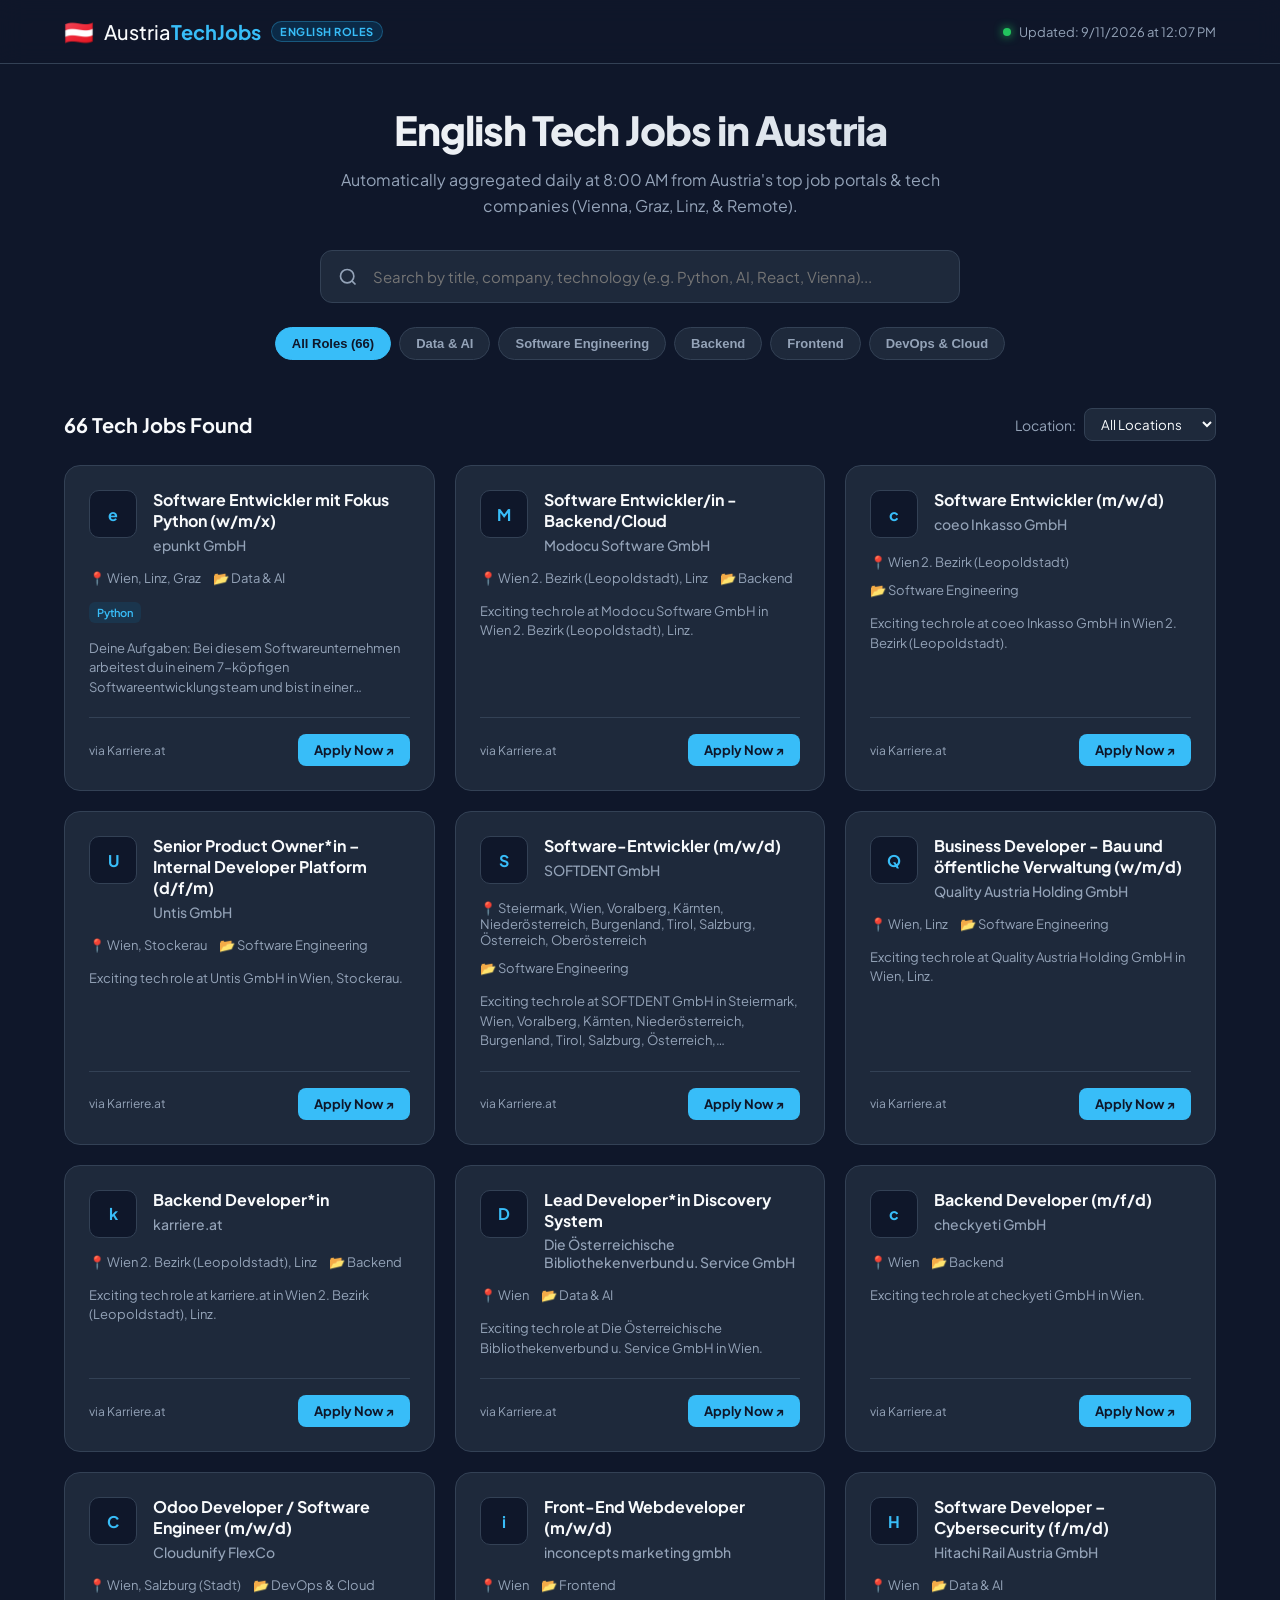
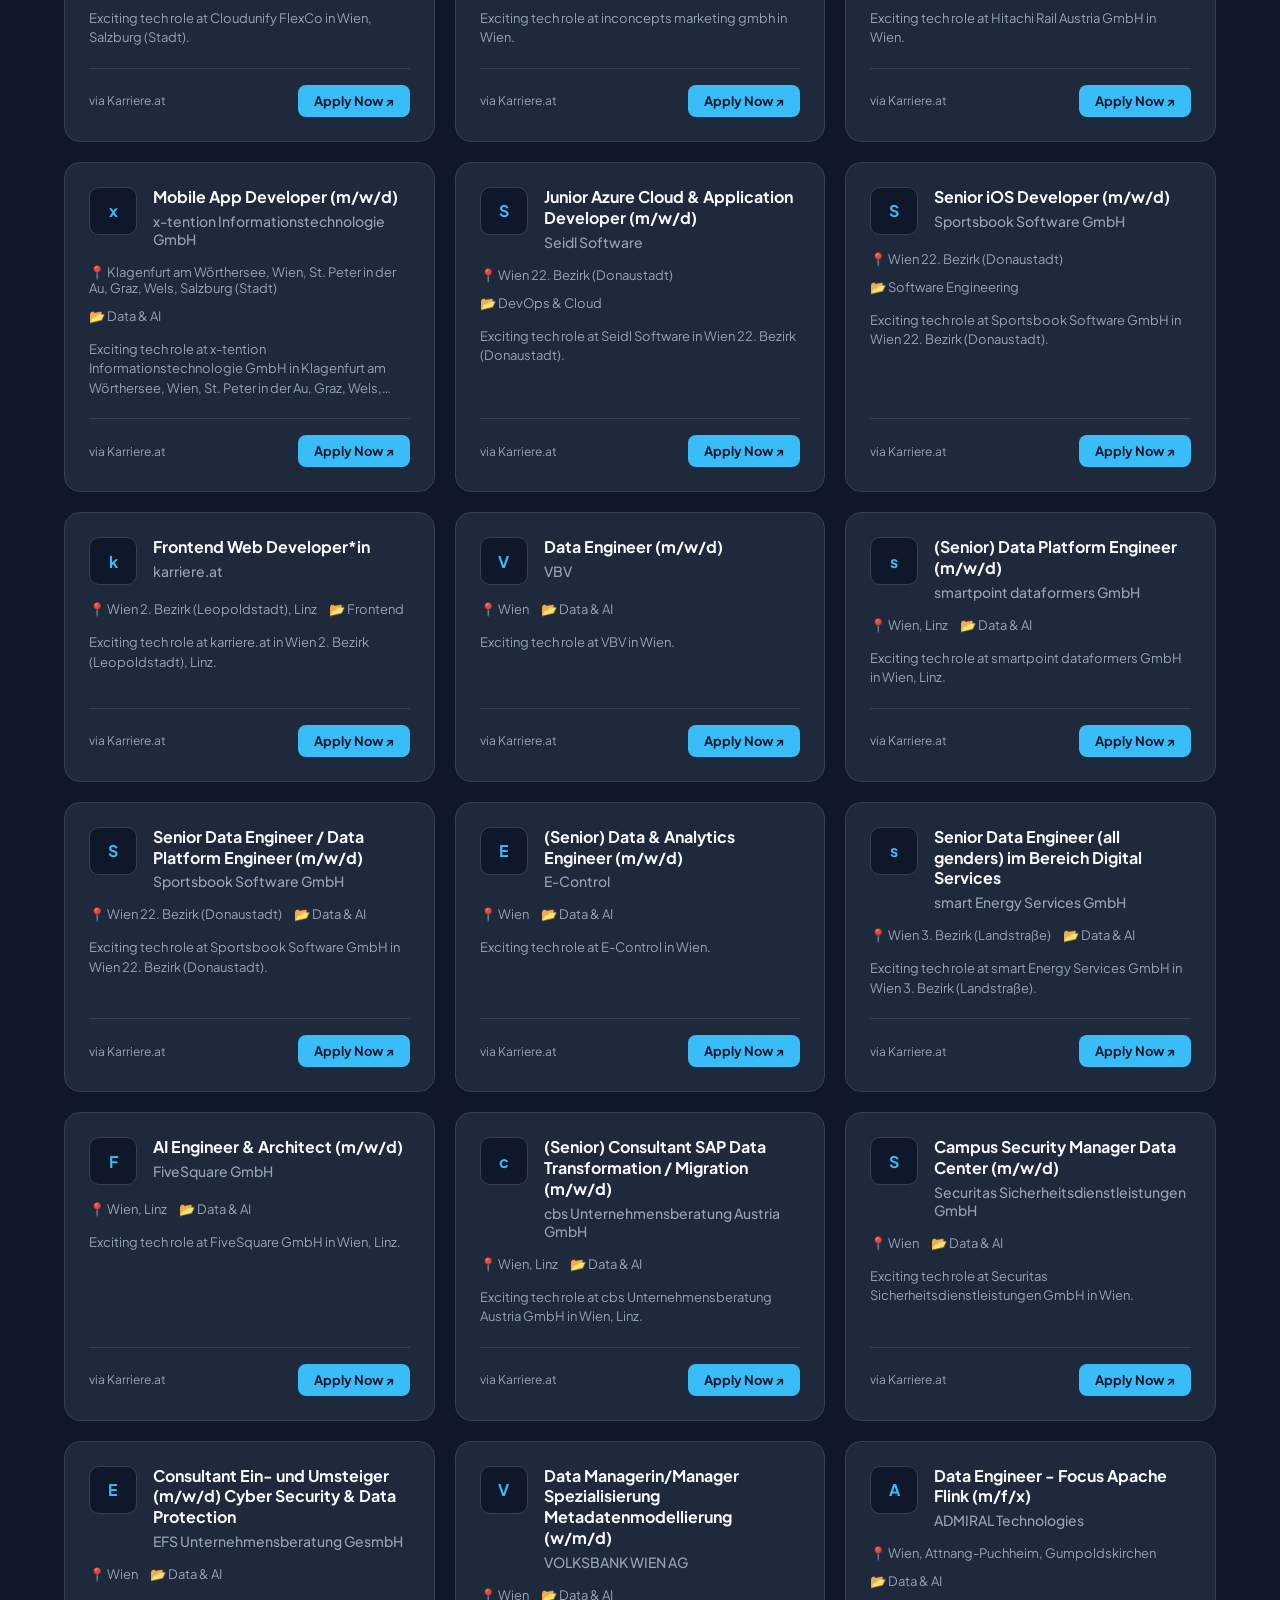
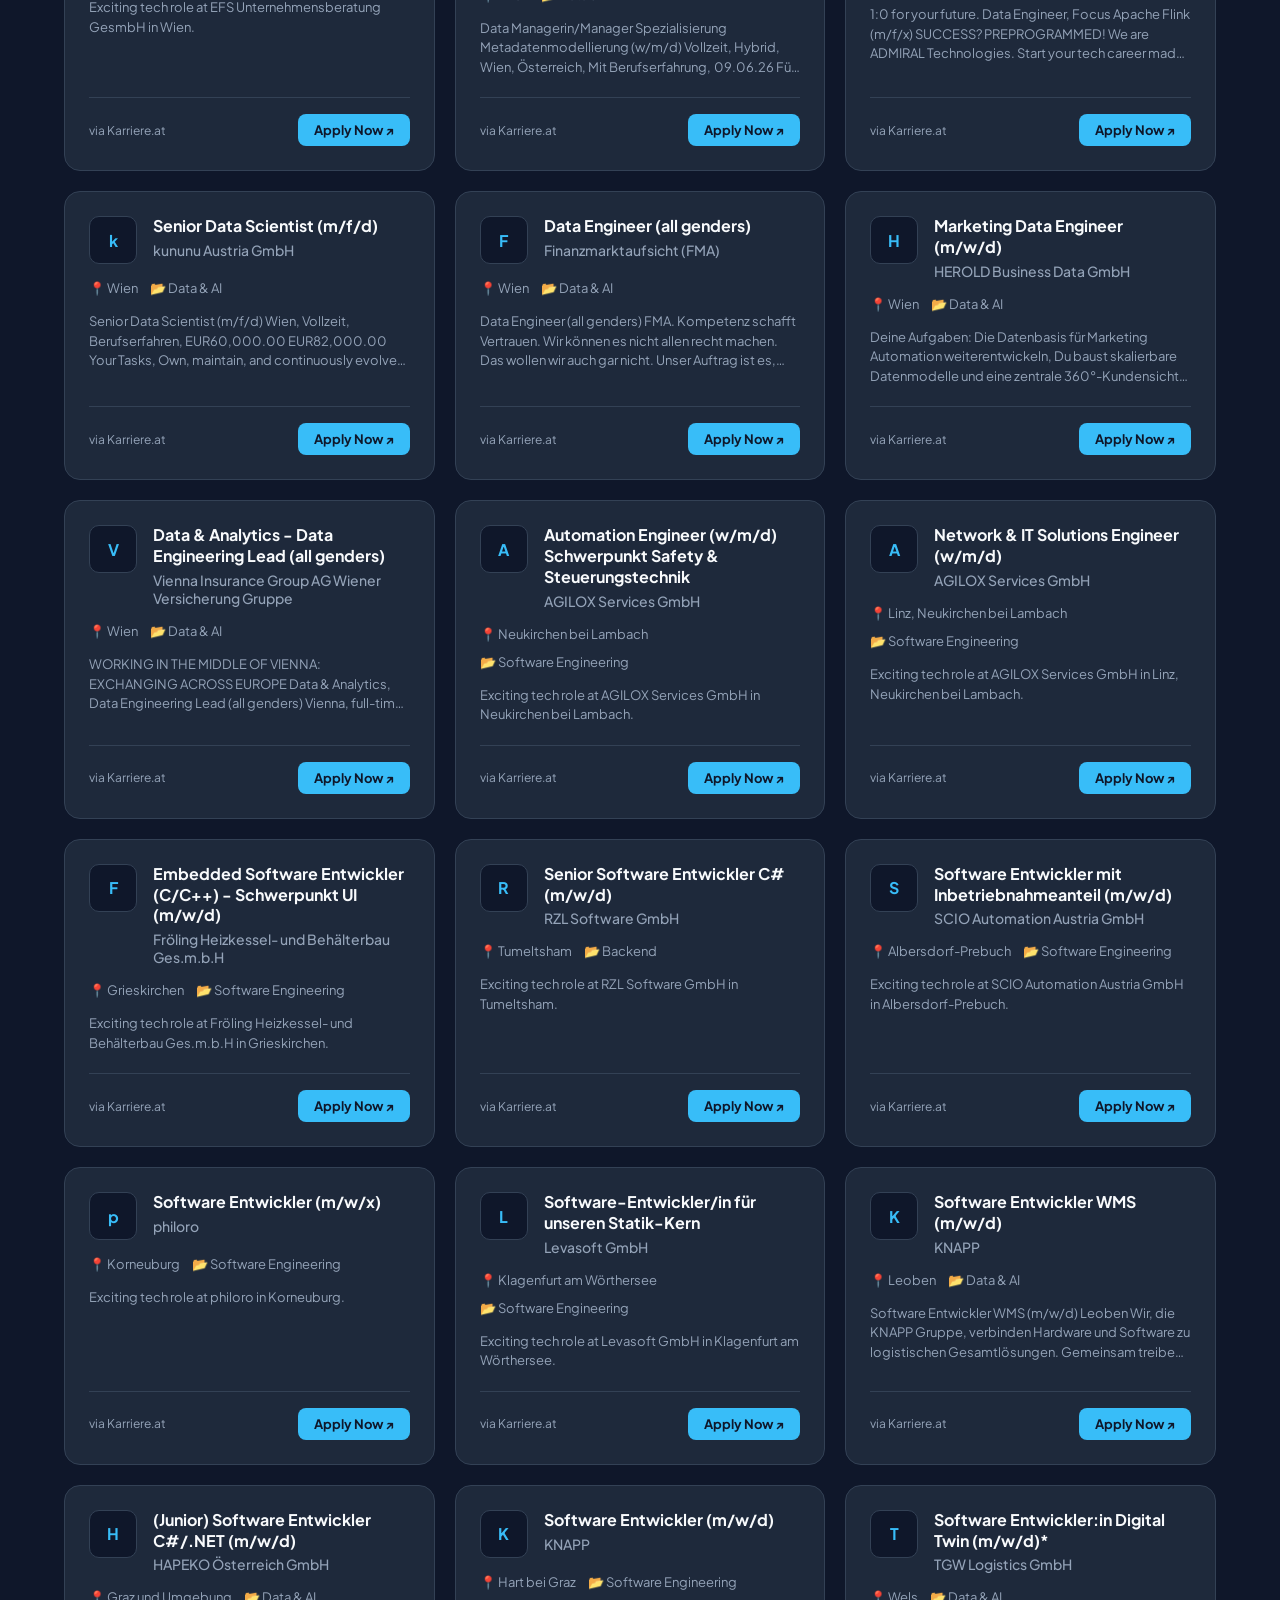
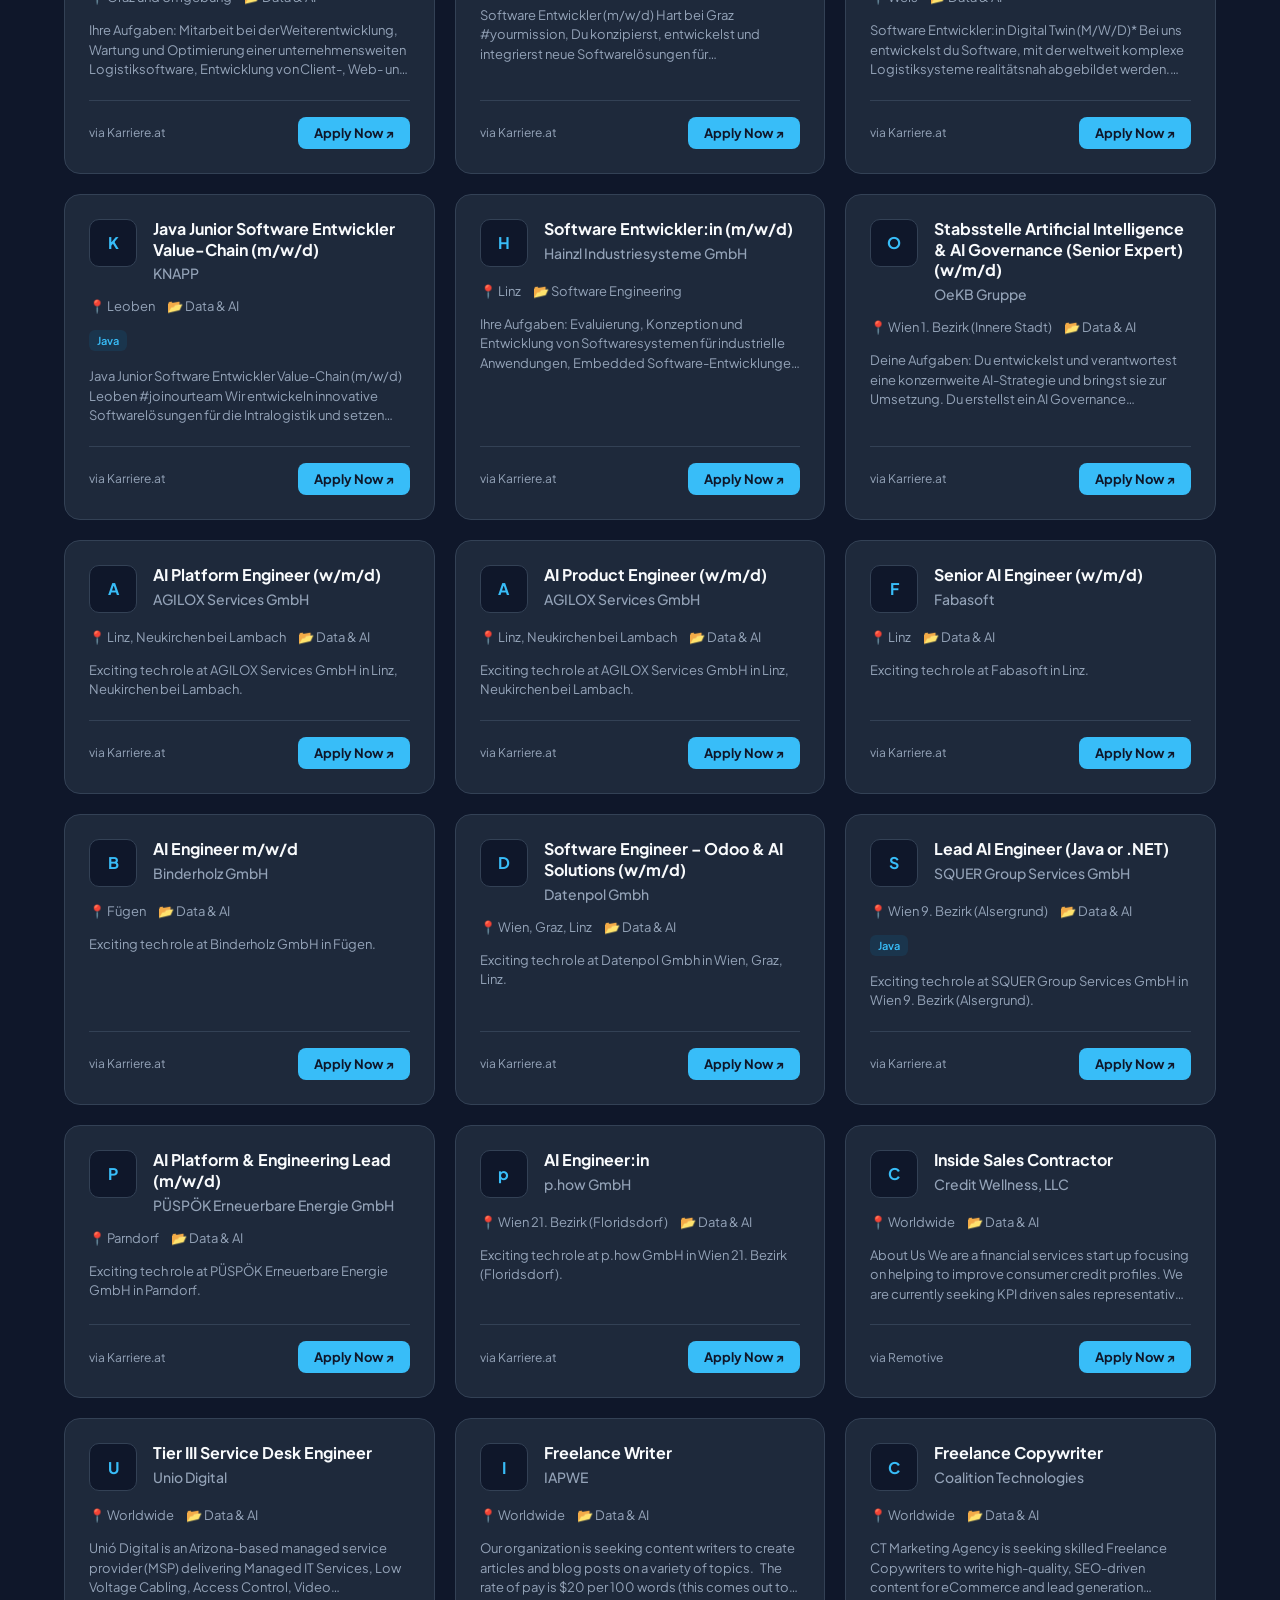
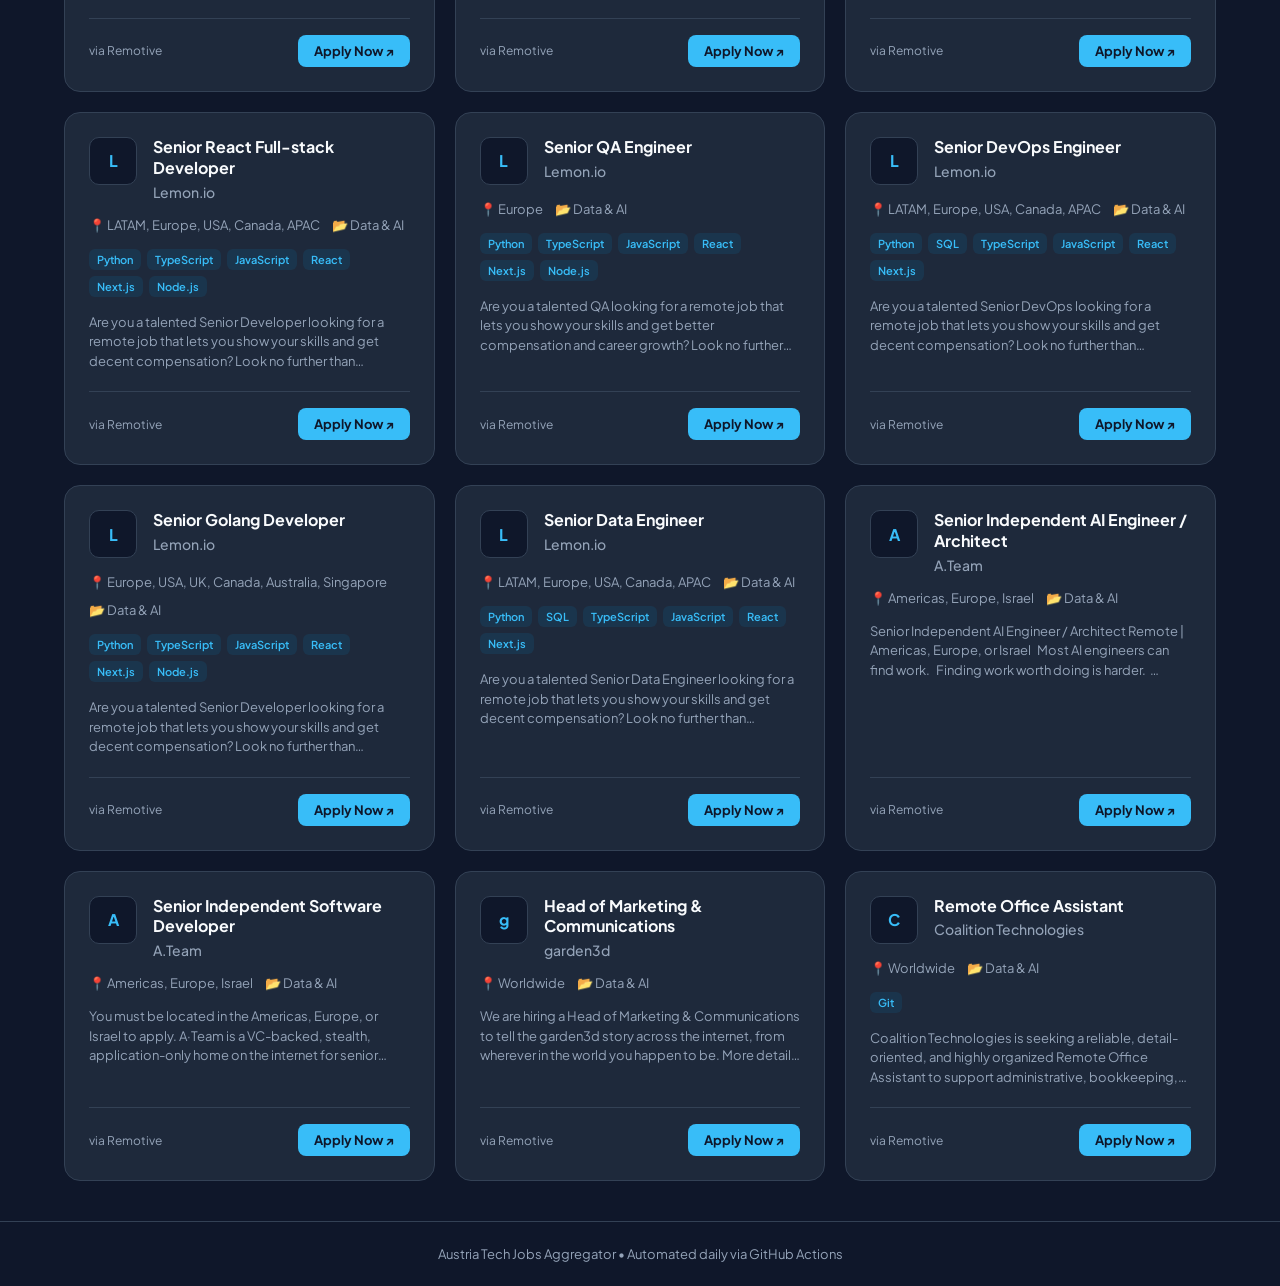
==== index.html @ 3aa97fbf "Initial commit: Austria Tech Jobs Hub" ====
<!DOCTYPE html>
<html lang="en">
<head>
    <meta charset="UTF-8">
    <meta name="viewport" content="width=device-width, initial-scale=1.0">
    <title>Austria Tech Jobs in English | Daily Aggregator</title>
    <link rel="preconnect" href="https://fonts.googleapis.com">
    <link rel="preconnect" href="https://fonts.gstatic.com" crossorigin>
    <link href="https://fonts.googleapis.com/css2?family=Plus+Jakarta+Sans:wght@400;500;600;700;800&display=swap" rel="stylesheet">
    <link rel="stylesheet" href="styles.css">
</head>
<body>
    <header class="navbar">
        <div class="container navbar-content">
            <div class="logo">
                <span class="flag">🇦🇹</span>
                <span class="logo-text">Austria<strong>TechJobs</strong></span>
                <span class="badge-english">English Roles</span>
            </div>
            <div class="meta-status">
                <span class="pulse-dot"></span>
                <span id="last-updated">Updating daily at 08:00 AM</span>
            </div>
        </div>
    </header>

    <main class="container main-content">
        <section class="hero-section">
            <h1>English Tech Jobs in Austria</h1>
            <p class="subtitle">Automatically aggregated daily at 8:00 AM from Austria's top job portals & tech companies (Vienna, Graz, Linz, & Remote).</p>
            
            <div class="search-box">
                <div class="input-group">
                    <svg class="search-icon" width="20" height="20" viewBox="0 0 24 24" fill="none" stroke="currentColor" stroke-width="2"><circle cx="11" cy="11" r="8"></circle><line x1="21" y1="21" x2="16.65" y2="16.65"></line></svg>
                    <input type="text" id="search-input" placeholder="Search by title, company, technology (e.g. Python, AI, React, Vienna)...">
                </div>
            </div>

            <div class="filter-pills" id="category-pills">
                <button class="pill active" data-category="All">All Roles (<span id="count-all">0</span>)</button>
                <button class="pill" data-category="Data & AI">Data & AI</button>
                <button class="pill" data-category="Software Engineering">Software Engineering</button>
                <button class="pill" data-category="Backend">Backend</button>
                <button class="pill" data-category="Frontend">Frontend</button>
                <button class="pill" data-category="DevOps & Cloud">DevOps & Cloud</button>
            </div>
        </section>

        <section class="jobs-section">
            <div class="section-header">
                <h2 id="jobs-count-title">Loading Jobs...</h2>
                <div class="sort-selector">
                    <label for="location-filter">Location:</label>
                    <select id="location-filter">
                        <option value="All">All Locations</option>
                        <option value="Vienna">Vienna / Wien</option>
                        <option value="Graz">Graz</option>
                        <option value="Linz">Linz</option>
                        <option value="Remote">Remote</option>
                    </select>
                </div>
            </div>

            <div class="jobs-grid" id="jobs-container">
                <!-- Job cards will be rendered dynamically -->
            </div>
        </section>
    </main>

    <footer class="footer">
        <div class="container footer-content">
            <p>Austria Tech Jobs Aggregator • Automated daily via GitHub Actions</p>
        </div>
    </footer>

    <script src="app.js"></script>
</body>
</html>
---- styles.css ----
:root {
    --bg-color: #0f172a;
    --card-bg: #1e293b;
    --card-border: #334155;
    --text-primary: #f8fafc;
    --text-secondary: #94a3b8;
    --accent: #38bdf8;
    --accent-hover: #0284c7;
    --badge-bg: #1e293b;
    --tag-bg: #0284c720;
    --tag-text: #38bdf8;
    --font-family: 'Plus Jakarta Sans', -apple-system, BlinkMacSystemFont, sans-serif;
}

* {
    box-sizing: border-box;
    margin: 0;
    padding: 0;
}

body {
    background-color: var(--bg-color);
    color: var(--text-primary);
    font-family: var(--font-family);
    min-height: 100vh;
    display: flex;
    flex-direction: column;
}

.container {
    max-width: 1200px;
    margin: 0 auto;
    padding: 0 24px;
    width: 100%;
}

.navbar {
    border-bottom: 1px solid var(--card-border);
    padding: 16px 0;
    background: rgba(15, 23, 42, 0.8);
    backdrop-filter: blur(12px);
    position: sticky;
    top: 0;
    z-index: 100;
}

.navbar-content {
    display: flex;
    justify-content: space-between;
    align-items: center;
}

.logo {
    display: flex;
    align-items: center;
    gap: 10px;
}

.flag {
    font-size: 24px;
}

.logo-text {
    font-size: 20px;
    font-weight: 500;
}

.logo-text strong {
    color: var(--accent);
}

.badge-english {
    background: #0284c730;
    color: var(--accent);
    border: 1px solid #38bdf850;
    font-size: 11px;
    font-weight: 700;
    padding: 3px 8px;
    border-radius: 20px;
    text-transform: uppercase;
    letter-spacing: 0.5px;
}

.meta-status {
    display: flex;
    align-items: center;
    gap: 8px;
    font-size: 13px;
    color: var(--text-secondary);
}

.pulse-dot {
    width: 8px;
    height: 8px;
    background-color: #22c55e;
    border-radius: 50%;
    box-shadow: 0 0 10px #22c55e;
    animation: pulse 2s infinite;
}

@keyframes pulse {
    0% { transform: scale(0.95); opacity: 0.8; }
    50% { transform: scale(1.2); opacity: 1; }
    100% { transform: scale(0.95); opacity: 0.8; }
}

.main-content {
    flex: 1;
    padding: 40px 24px;
}

.hero-section {
    text-align: center;
    margin-bottom: 48px;
}

.hero-section h1 {
    font-size: 40px;
    font-weight: 800;
    letter-spacing: -1px;
    margin-bottom: 12px;
    background: linear-gradient(135deg, #ffffff 0%, #cbd5e1 100%);
    -webkit-background-clip: text;
    -webkit-text-fill-color: transparent;
}

.subtitle {
    color: var(--text-secondary);
    font-size: 16px;
    max-width: 680px;
    margin: 0 auto 32px auto;
    line-height: 1.6;
}

.search-box {
    max-width: 640px;
    margin: 0 auto 24px auto;
}

.input-group {
    position: relative;
    display: flex;
    align-items: center;
}

.search-icon {
    position: absolute;
    left: 18px;
    color: var(--text-secondary);
}

#search-input {
    width: 100%;
    padding: 16px 20px 16px 52px;
    background-color: var(--card-bg);
    border: 1px solid var(--card-border);
    border-radius: 12px;
    color: var(--text-primary);
    font-size: 15px;
    font-family: inherit;
    outline: none;
    transition: all 0.2s ease;
}

#search-input:focus {
    border-color: var(--accent);
    box-shadow: 0 0 0 3px rgba(56, 189, 248, 0.15);
}

.filter-pills {
    display: flex;
    flex-wrap: wrap;
    gap: 8px;
    justify-content: center;
}

.pill {
    background-color: var(--card-bg);
    border: 1px solid var(--card-border);
    color: var(--text-secondary);
    padding: 8px 16px;
    border-radius: 20px;
    font-size: 13px;
    font-weight: 600;
    cursor: pointer;
    transition: all 0.2s ease;
}

.pill:hover {
    border-color: var(--accent);
    color: var(--text-primary);
}

.pill.active {
    background-color: var(--accent);
    color: #0f172a;
    border-color: var(--accent);
}

.section-header {
    display: flex;
    justify-content: space-between;
    align-items: center;
    margin-bottom: 24px;
}

.section-header h2 {
    font-size: 20px;
    font-weight: 700;
}

.sort-selector {
    display: flex;
    align-items: center;
    gap: 8px;
    font-size: 14px;
    color: var(--text-secondary);
}

#location-filter {
    background-color: var(--card-bg);
    border: 1px solid var(--card-border);
    color: var(--text-primary);
    padding: 6px 12px;
    border-radius: 8px;
    outline: none;
    font-family: inherit;
}

.jobs-grid {
    display: grid;
    grid-template-columns: repeat(auto-fill, minmax(360px, 1fr));
    gap: 20px;
}

.job-card {
    background-color: var(--card-bg);
    border: 1px solid var(--card-border);
    border-radius: 16px;
    padding: 24px;
    display: flex;
    flex-direction: column;
    justify-content: space-between;
    transition: transform 0.2s ease, border-color 0.2s ease;
}

.job-card:hover {
    transform: translateY(-3px);
    border-color: #475569;
}

.card-top {
    display: flex;
    gap: 16px;
    margin-bottom: 16px;
}

.company-logo {
    width: 48px;
    height: 48px;
    border-radius: 10px;
    background-color: #0f172a;
    object-fit: cover;
    border: 1px solid var(--card-border);
    display: flex;
    align-items: center;
    justify-content: center;
    font-weight: 700;
    color: var(--accent);
}

.job-meta {
    flex: 1;
}

.job-title {
    font-size: 16px;
    font-weight: 700;
    line-height: 1.3;
    margin-bottom: 4px;
    color: var(--text-primary);
}

.company-name {
    font-size: 14px;
    color: var(--text-secondary);
    font-weight: 500;
}

.details-row {
    display: flex;
    flex-wrap: wrap;
    gap: 12px;
    font-size: 13px;
    color: var(--text-secondary);
    margin-bottom: 16px;
}

.detail-item {
    display: flex;
    align-items: center;
    gap: 4px;
}

.tags-row {
    display: flex;
    flex-wrap: wrap;
    gap: 6px;
    margin-bottom: 16px;
}

.tag {
    background-color: var(--tag-bg);
    color: var(--tag-text);
    font-size: 11px;
    font-weight: 600;
    padding: 4px 8px;
    border-radius: 6px;
}

.description-text {
    font-size: 13px;
    color: var(--text-secondary);
    line-height: 1.5;
    margin-bottom: 20px;
    display: -webkit-box;
    -webkit-line-clamp: 3;
    -webkit-box-orient: vertical;
    overflow: hidden;
}

.card-bottom {
    display: flex;
    justify-content: space-between;
    align-items: center;
    border-top: 1px solid var(--card-border);
    padding-top: 16px;
}

.source-badge {
    font-size: 12px;
    color: var(--text-secondary);
}

.apply-btn {
    background-color: var(--accent);
    color: #0f172a;
    font-weight: 700;
    font-size: 13px;
    padding: 8px 16px;
    border-radius: 8px;
    text-decoration: none;
    transition: background-color 0.2s ease;
}

.apply-btn:hover {
    background-color: var(--accent-hover);
    color: #fff;
}

.footer {
    border-top: 1px solid var(--card-border);
    padding: 24px 0;
    text-align: center;
    color: var(--text-secondary);
    font-size: 13px;
}
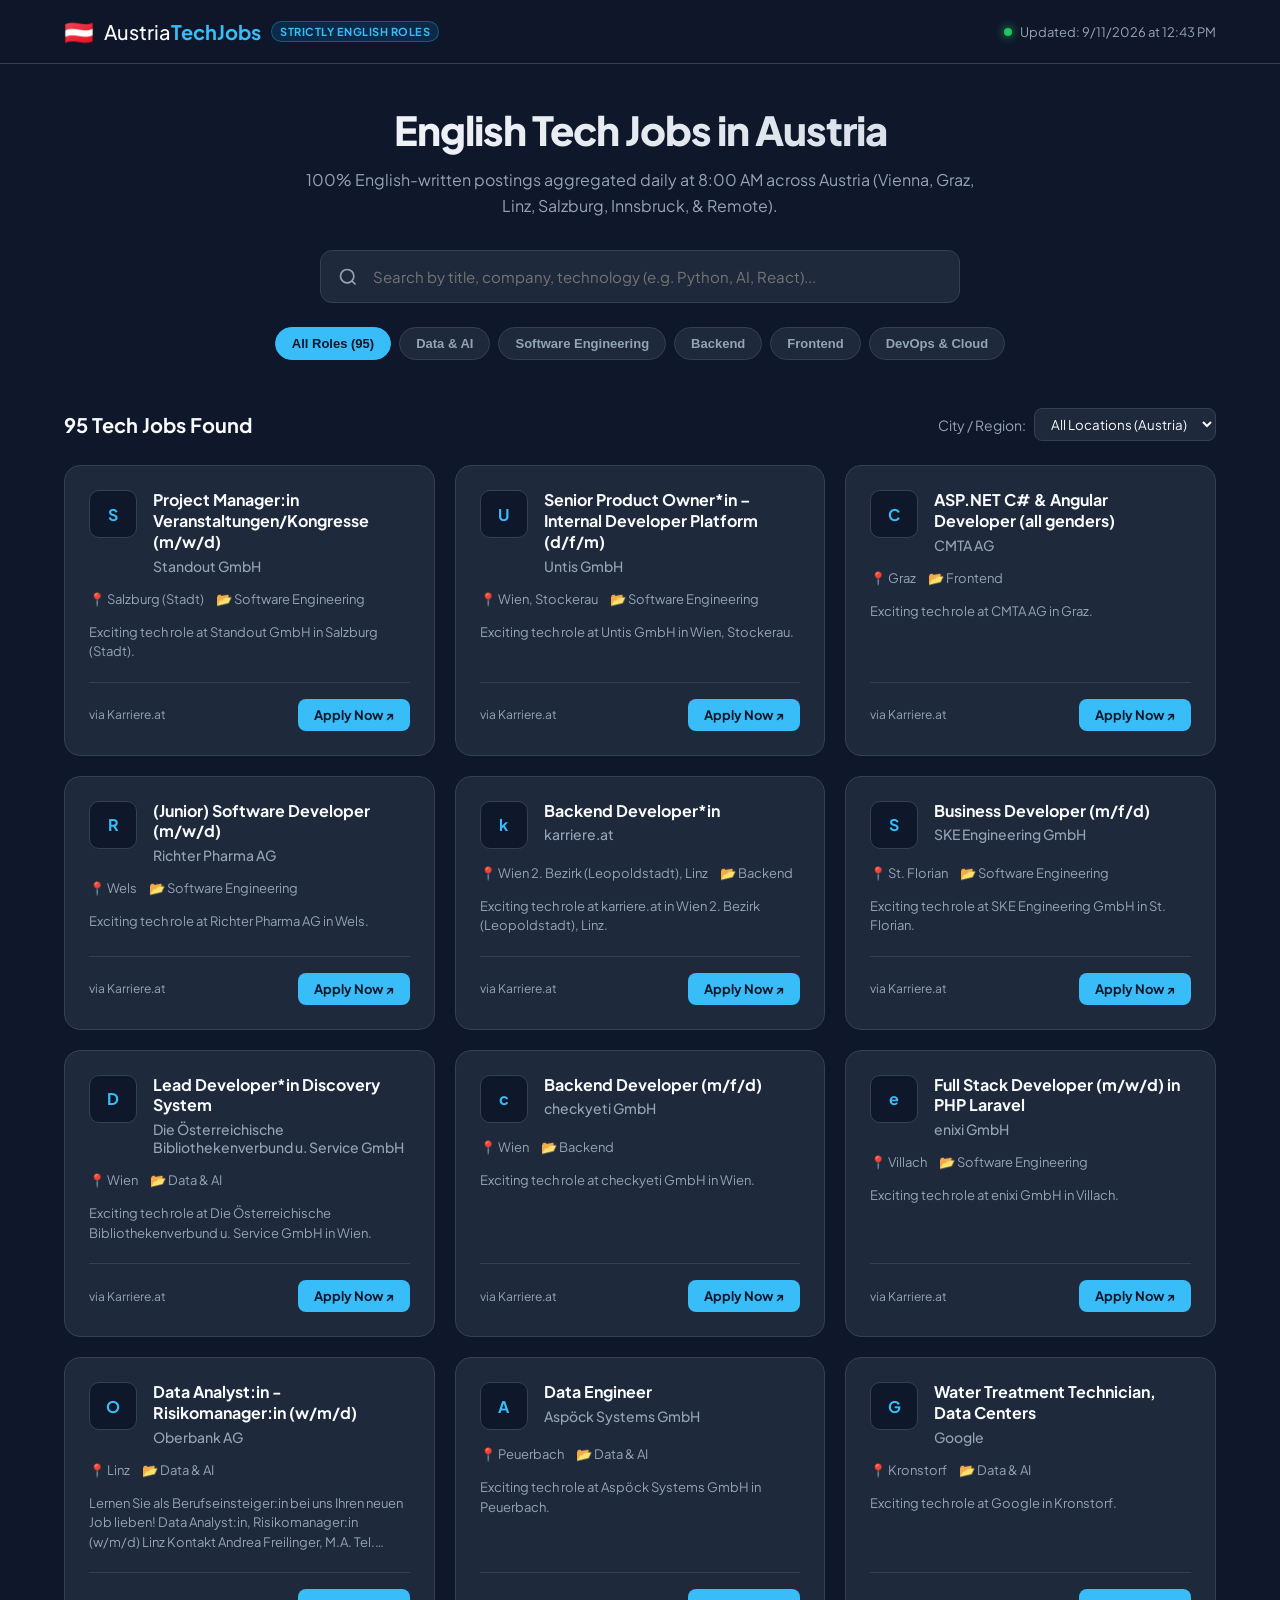
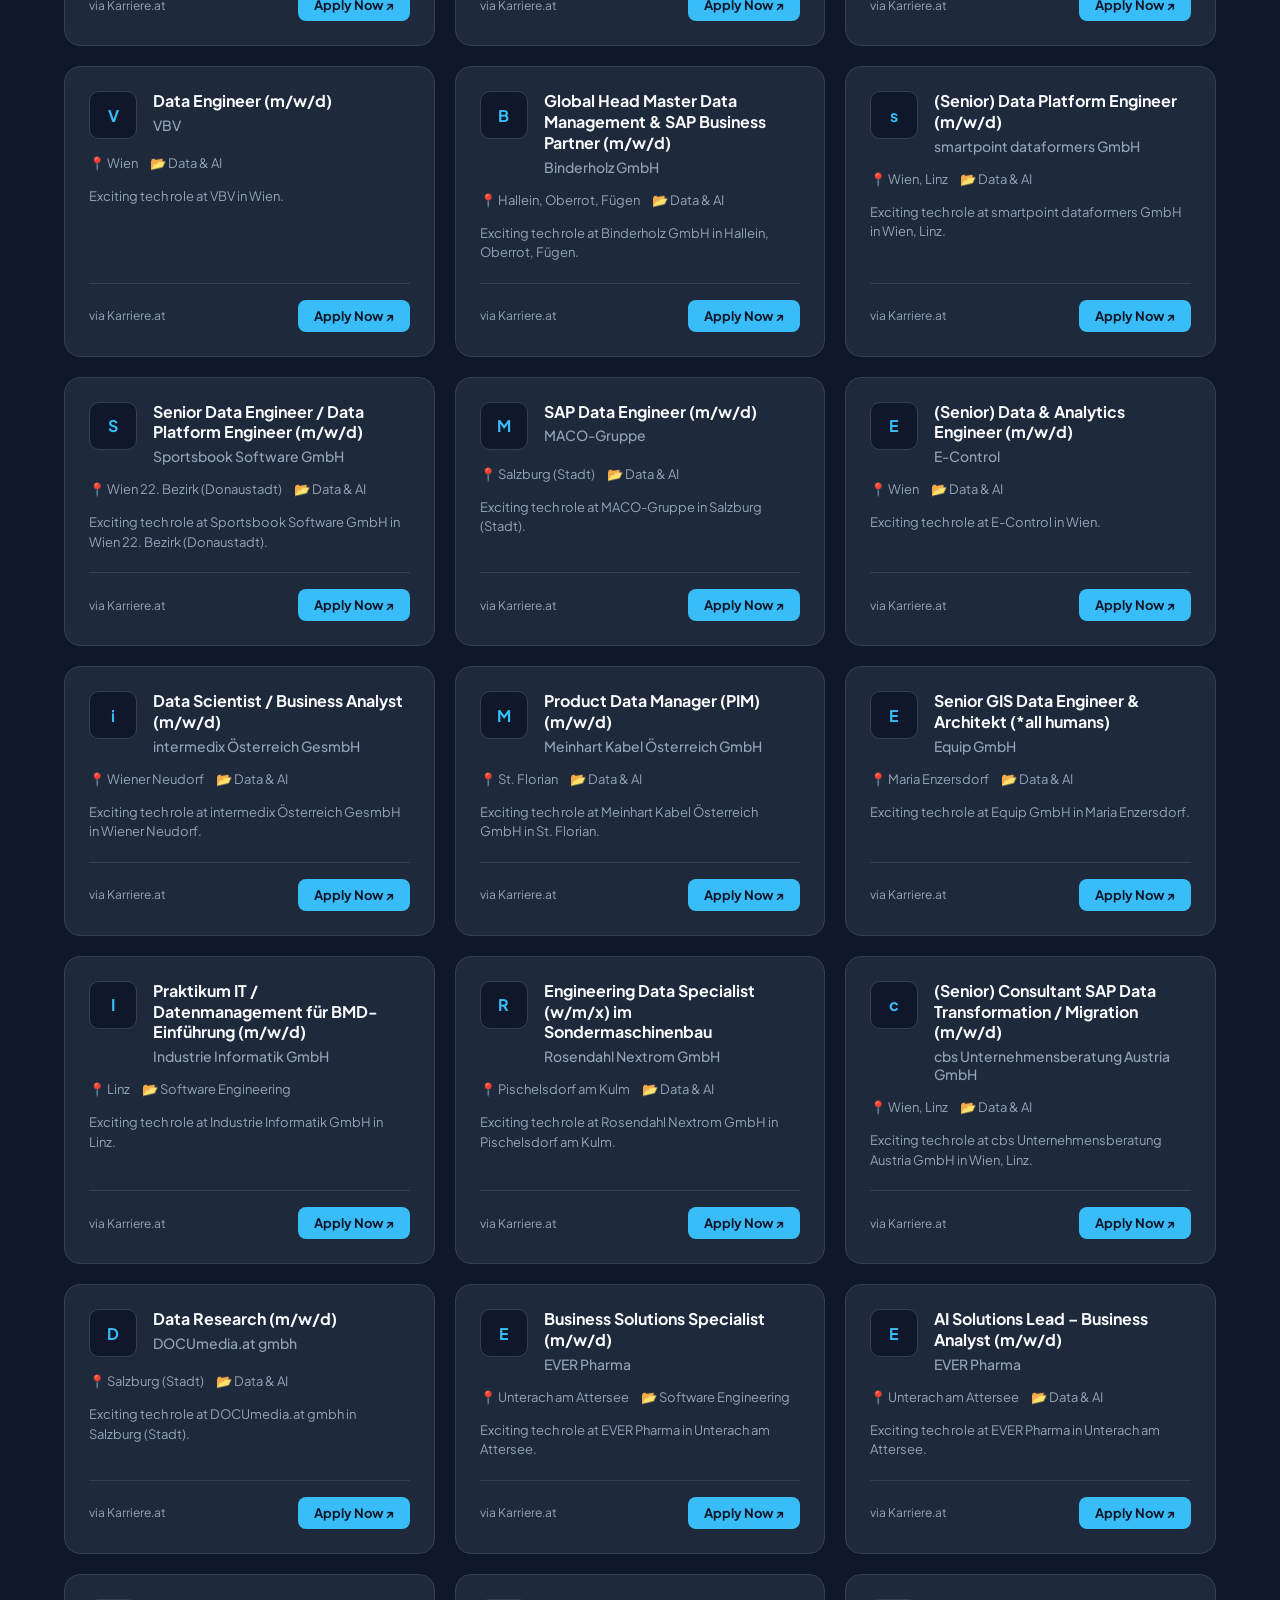
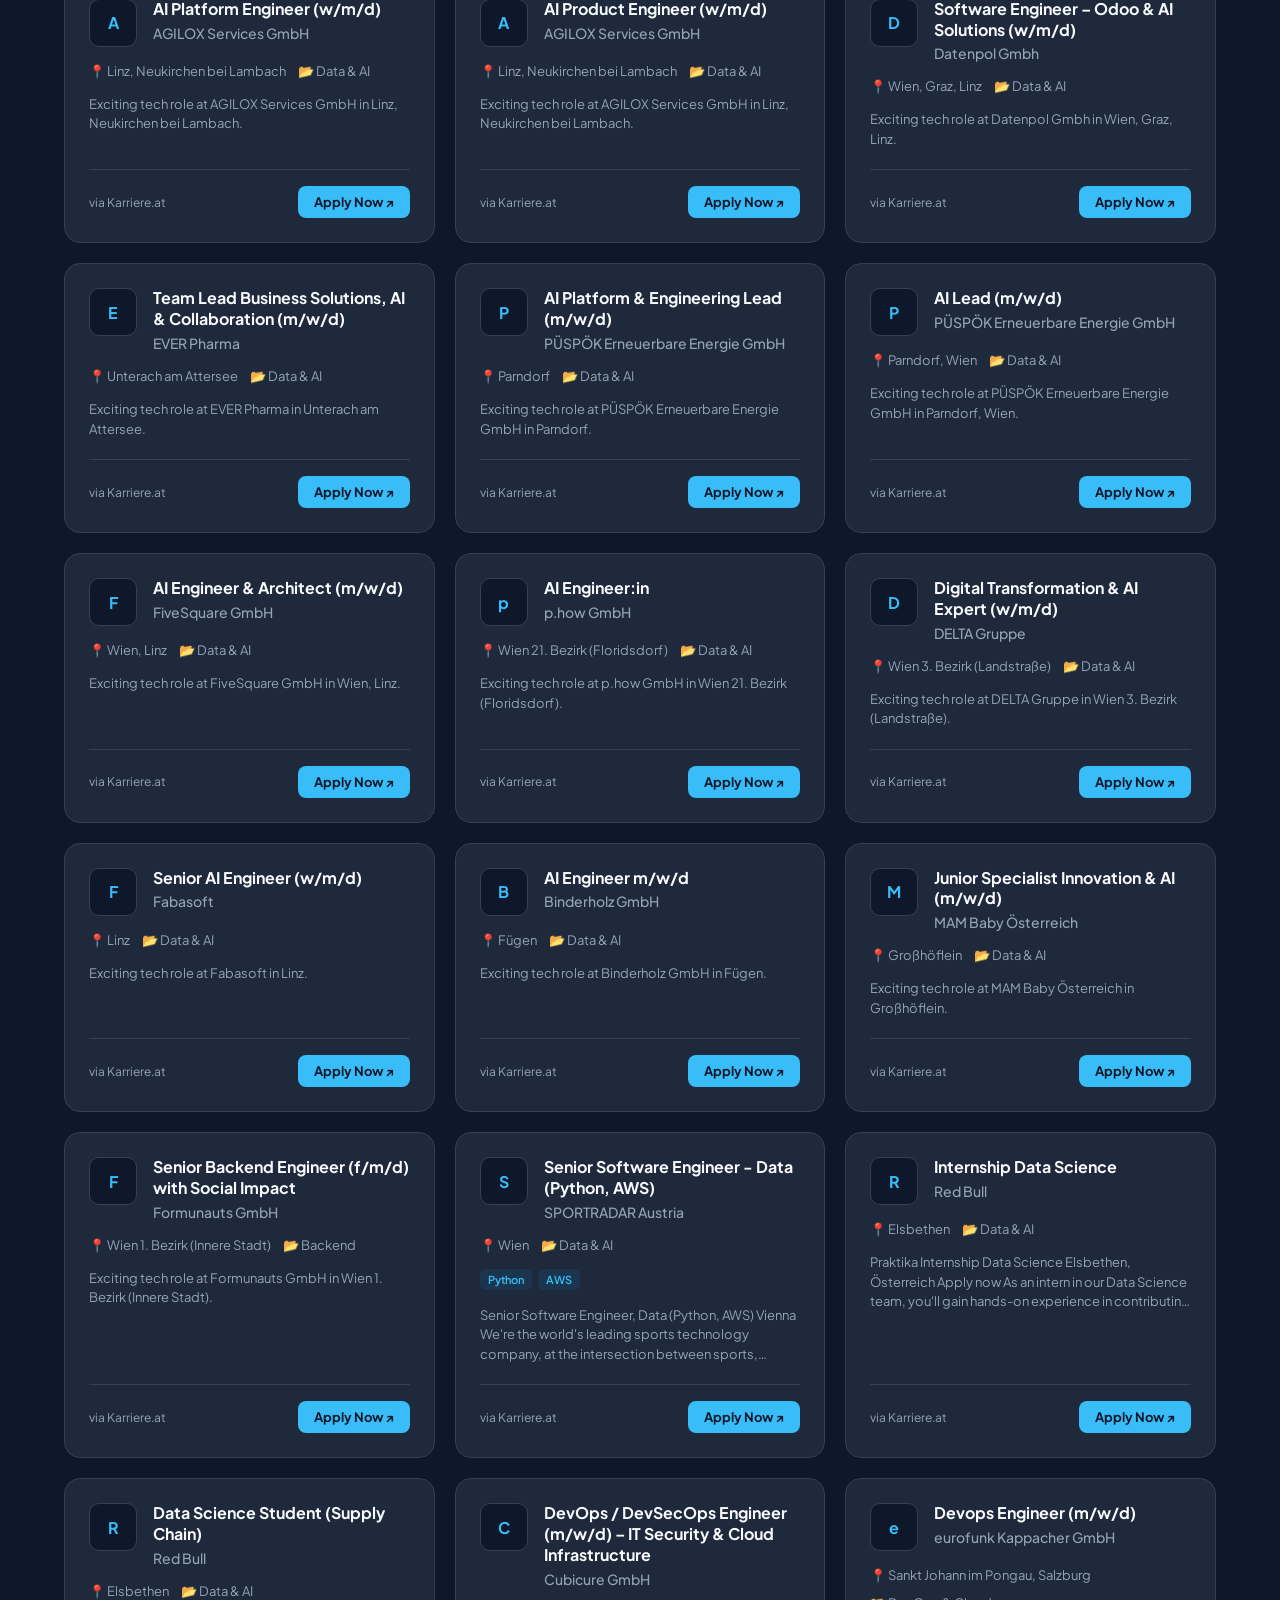
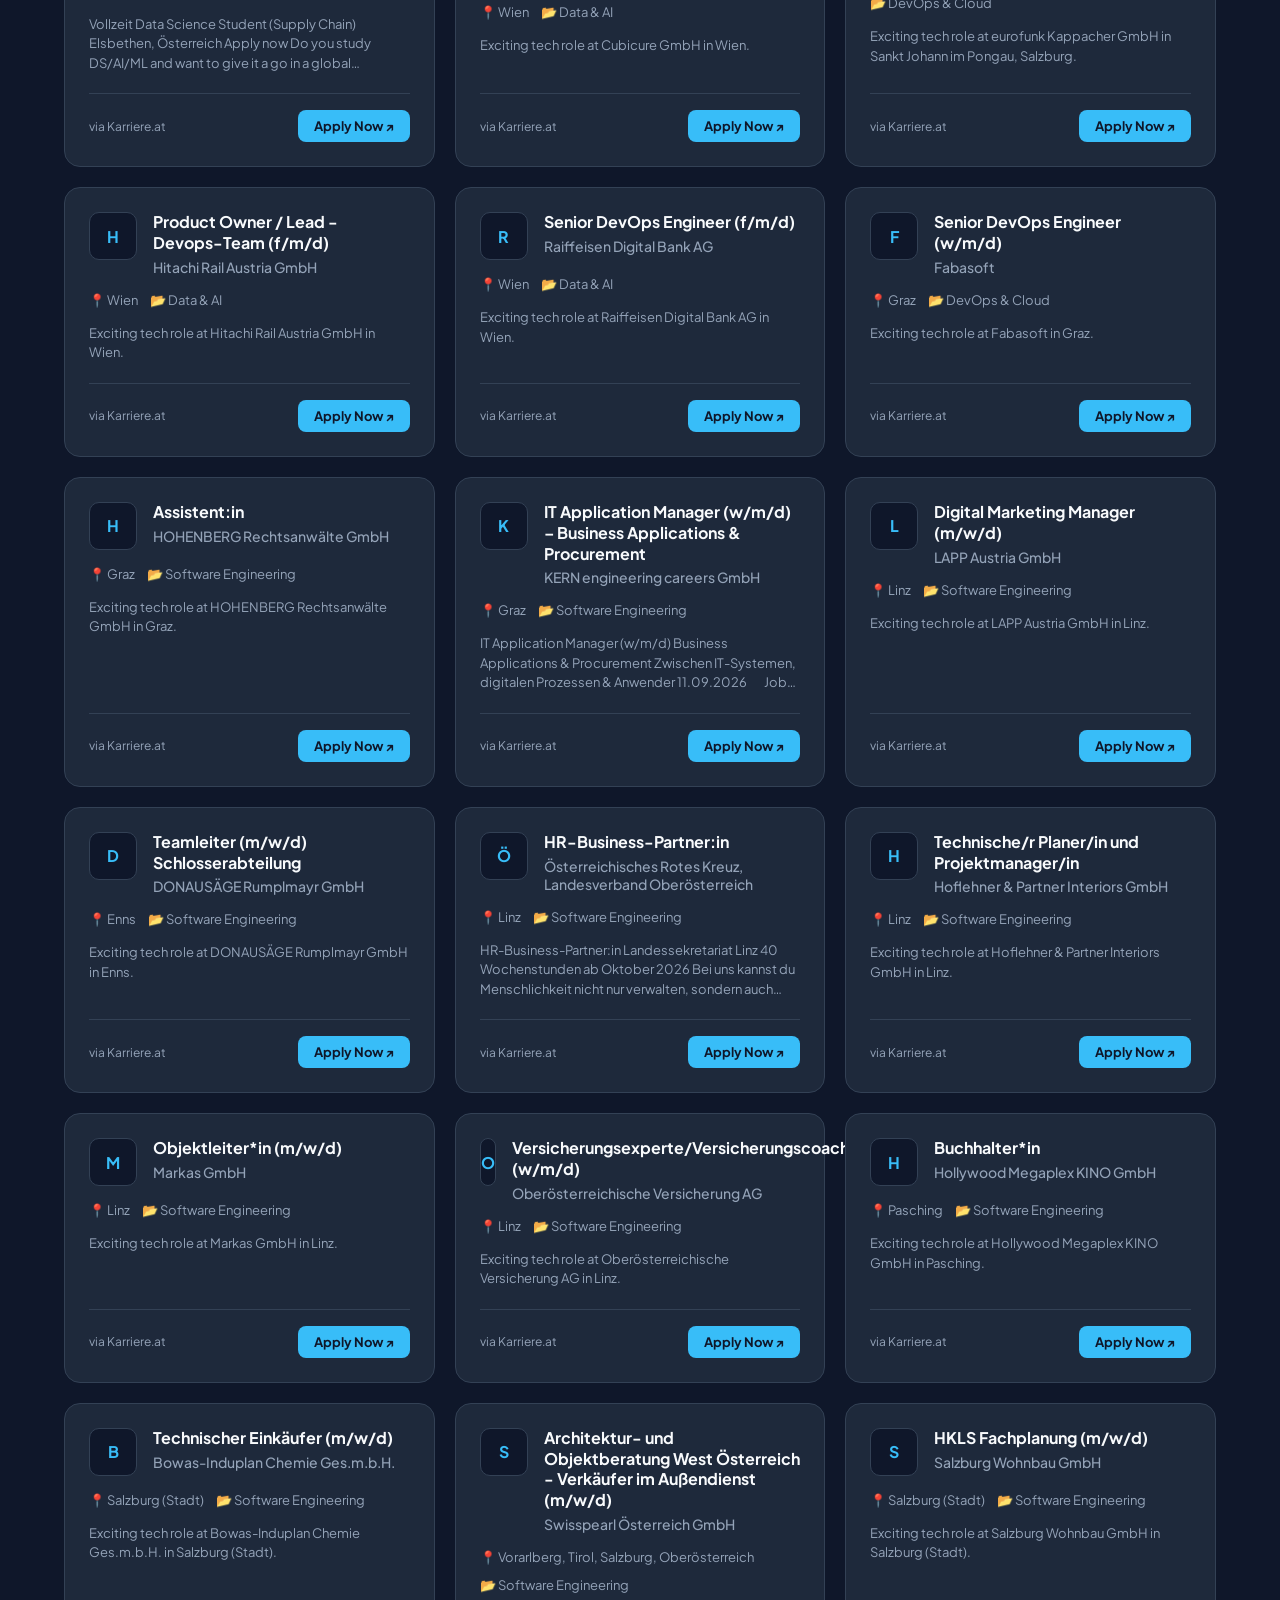
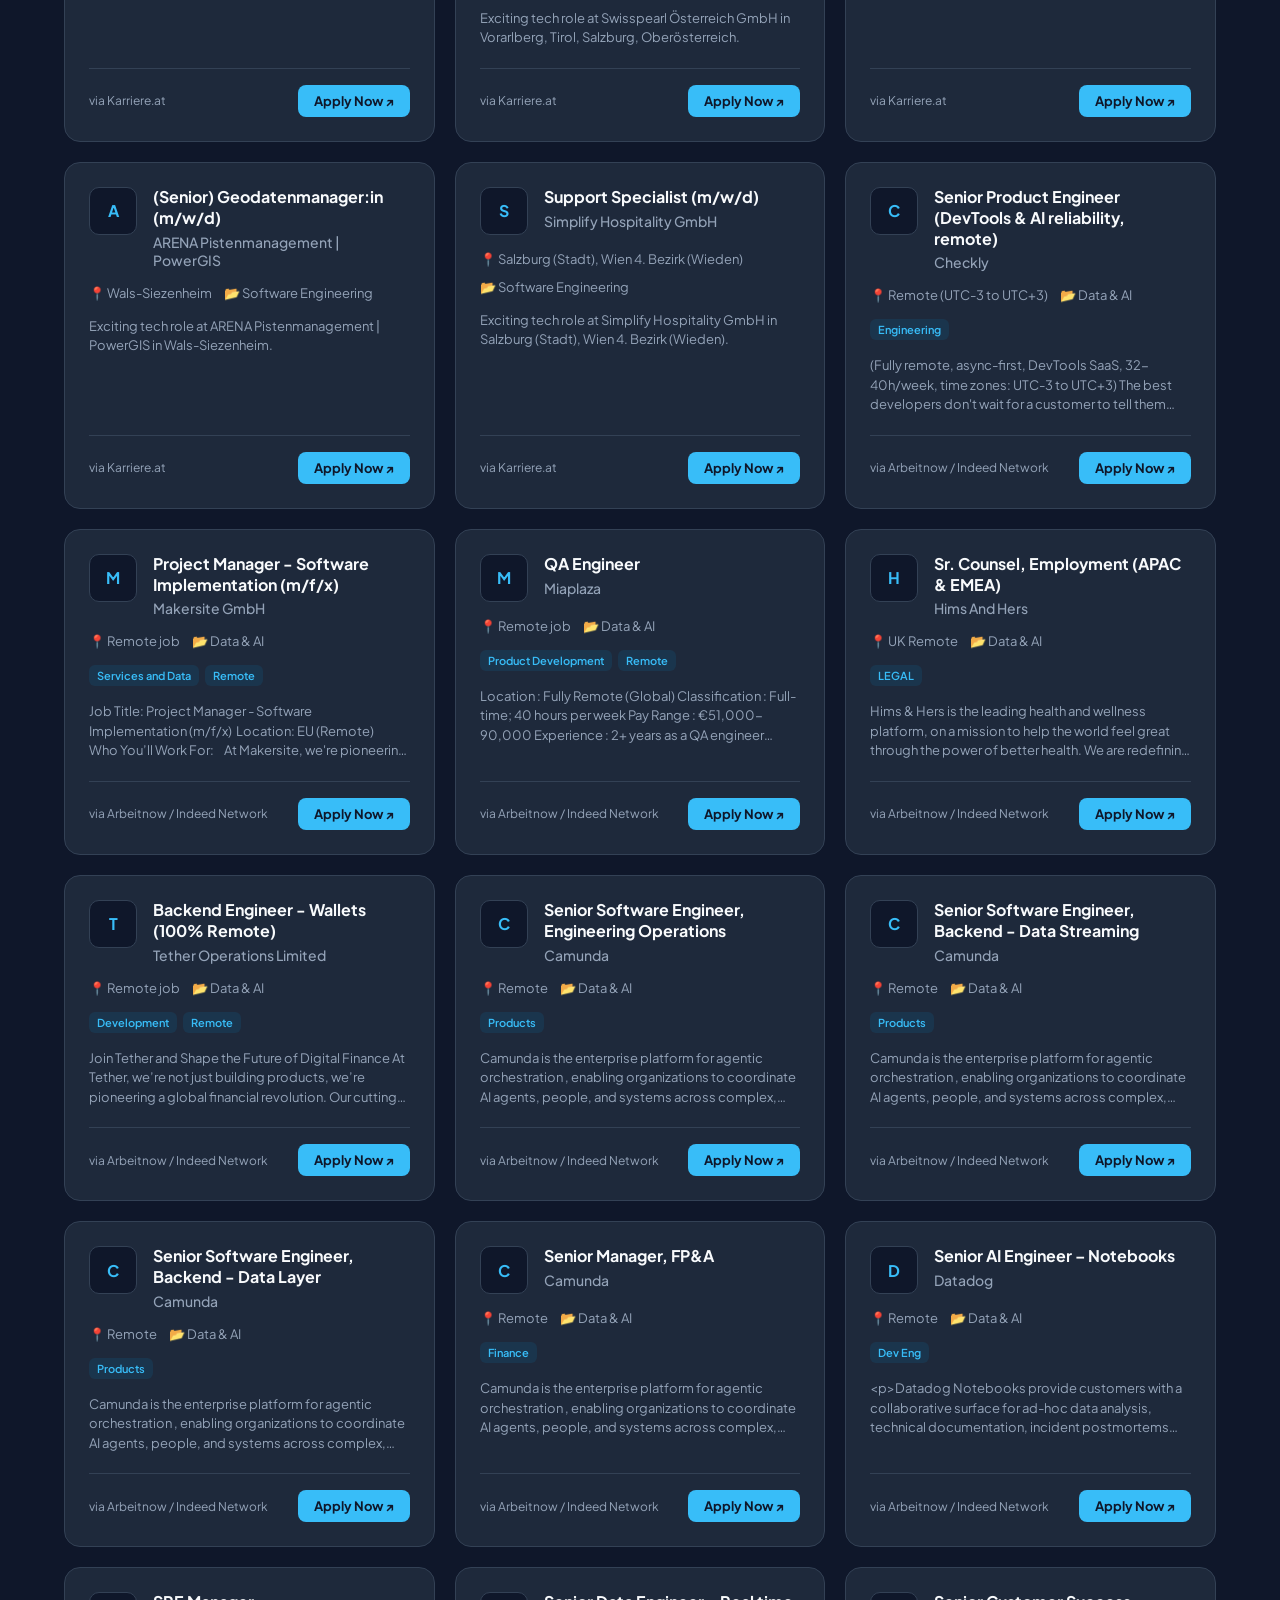
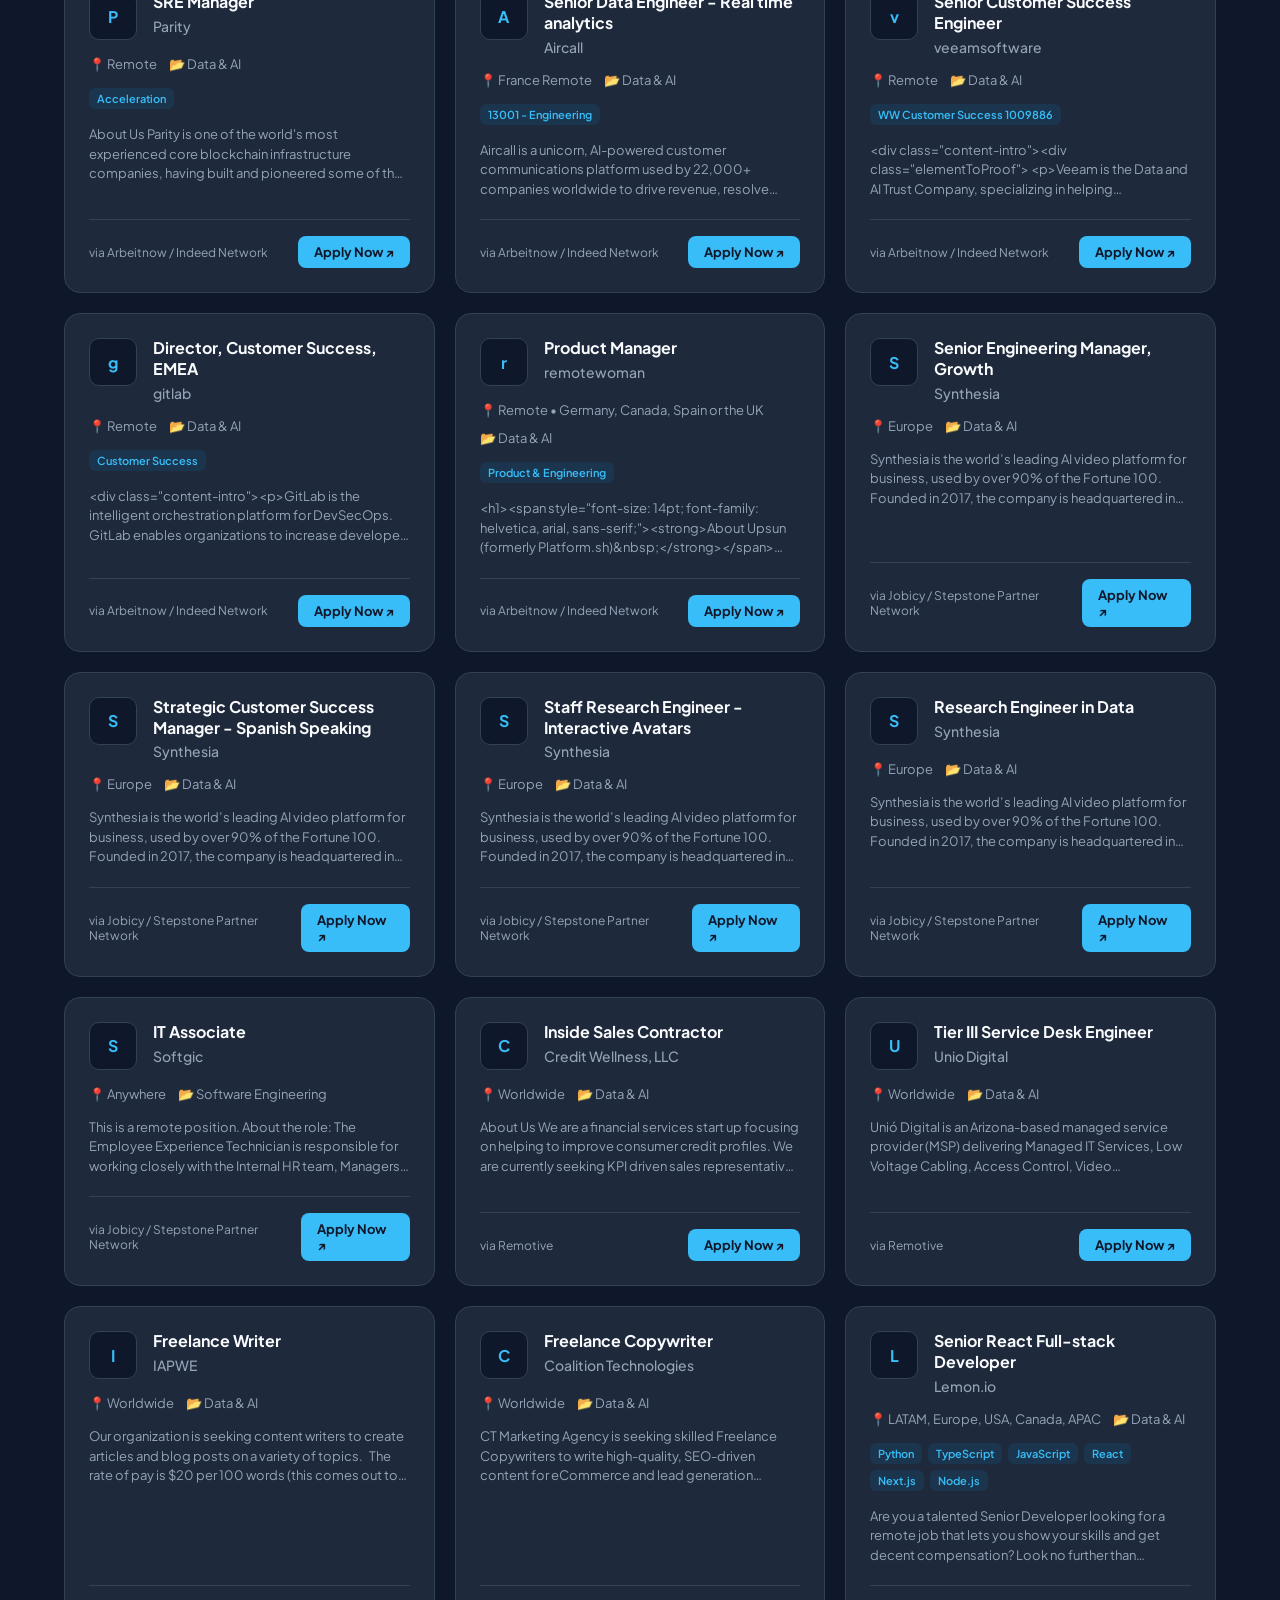
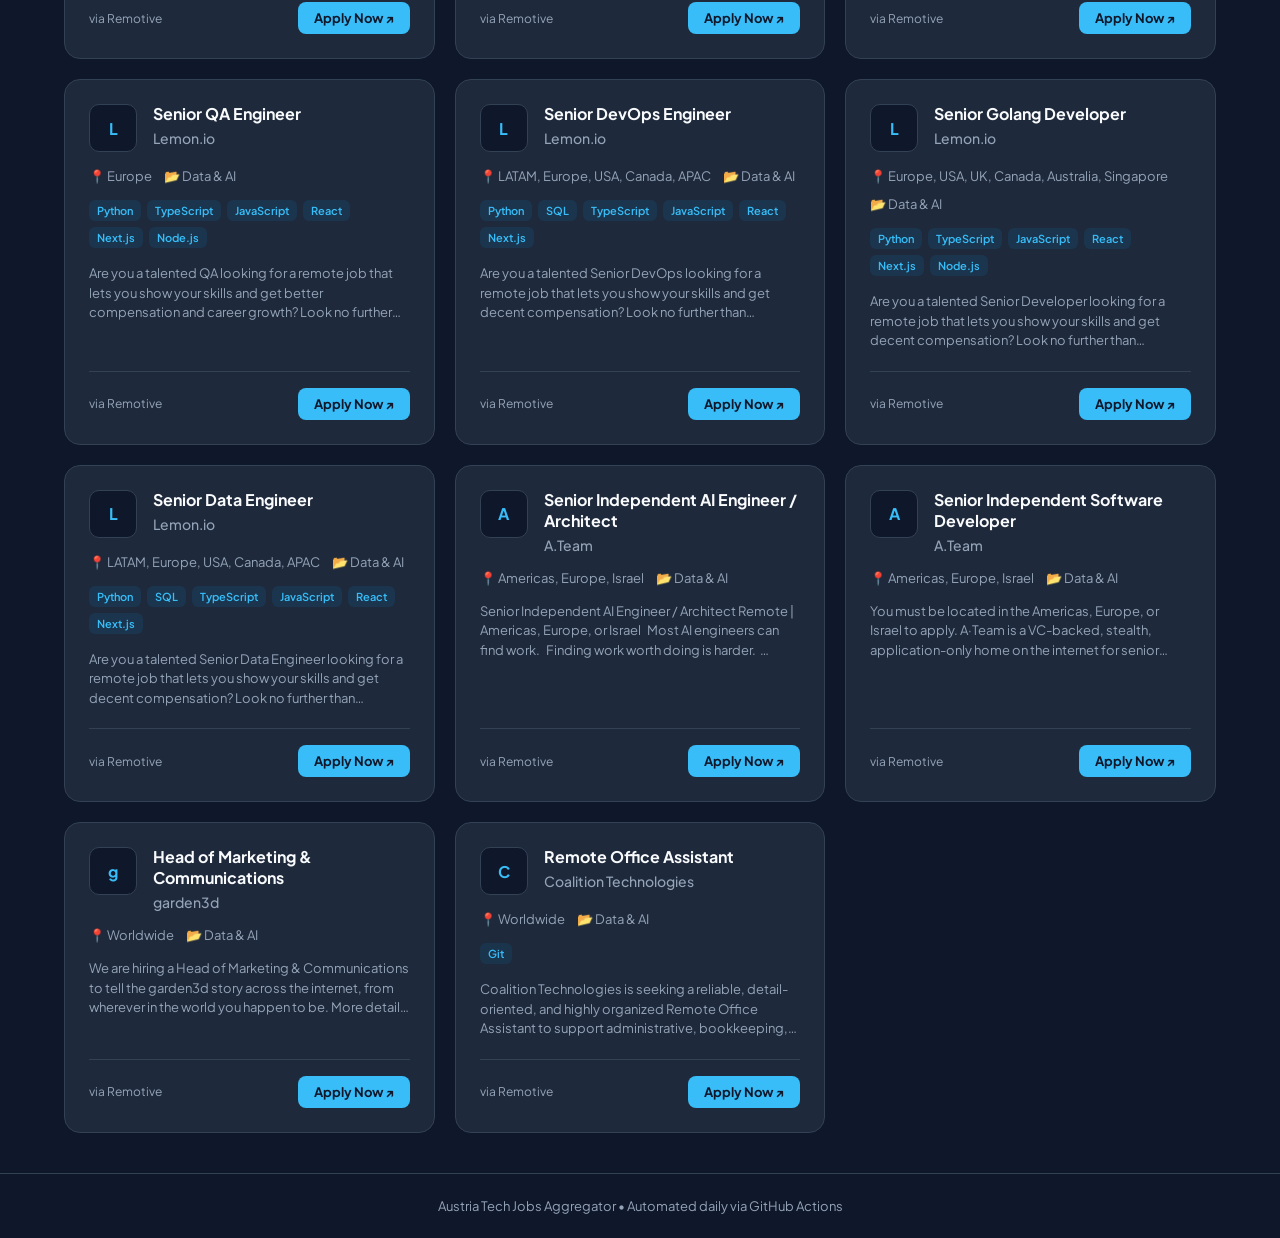
==== commit 18df8549: "Update scraper to strictly English posts across Austria with City Filter dropdown" ====
--- a/index.html
+++ b/index.html
@@ -15,7 +15,7 @@
             <div class="logo">
                 <span class="flag">🇦🇹</span>
                 <span class="logo-text">Austria<strong>TechJobs</strong></span>
-                <span class="badge-english">English Roles</span>
+                <span class="badge-english">Strictly English Roles</span>
             </div>
             <div class="meta-status">
                 <span class="pulse-dot"></span>
@@ -27,12 +27,12 @@
     <main class="container main-content">
         <section class="hero-section">
             <h1>English Tech Jobs in Austria</h1>
-            <p class="subtitle">Automatically aggregated daily at 8:00 AM from Austria's top job portals & tech companies (Vienna, Graz, Linz, & Remote).</p>
+            <p class="subtitle">100% English-written postings aggregated daily at 8:00 AM across Austria (Vienna, Graz, Linz, Salzburg, Innsbruck, & Remote).</p>
             
             <div class="search-box">
                 <div class="input-group">
                     <svg class="search-icon" width="20" height="20" viewBox="0 0 24 24" fill="none" stroke="currentColor" stroke-width="2"><circle cx="11" cy="11" r="8"></circle><line x1="21" y1="21" x2="16.65" y2="16.65"></line></svg>
-                    <input type="text" id="search-input" placeholder="Search by title, company, technology (e.g. Python, AI, React, Vienna)...">
+                    <input type="text" id="search-input" placeholder="Search by title, company, technology (e.g. Python, AI, React)...">
                 </div>
             </div>
 
@@ -50,13 +50,16 @@
             <div class="section-header">
                 <h2 id="jobs-count-title">Loading Jobs...</h2>
                 <div class="sort-selector">
-                    <label for="location-filter">Location:</label>
+                    <label for="location-filter">City / Region:</label>
                     <select id="location-filter">
-                        <option value="All">All Locations</option>
+                        <option value="All">All Locations (Austria)</option>
                         <option value="Vienna">Vienna / Wien</option>
                         <option value="Graz">Graz</option>
                         <option value="Linz">Linz</option>
-                        <option value="Remote">Remote</option>
+                        <option value="Salzburg">Salzburg</option>
+                        <option value="Innsbruck">Innsbruck</option>
+                        <option value="Klagenfurt">Klagenfurt</option>
+                        <option value="Remote">Remote Austria</option>
                     </select>
                 </div>
             </div>
@@ -75,4 +78,4 @@
 
     <script src="app.js"></script>
 </body>
-</html>
+</html>
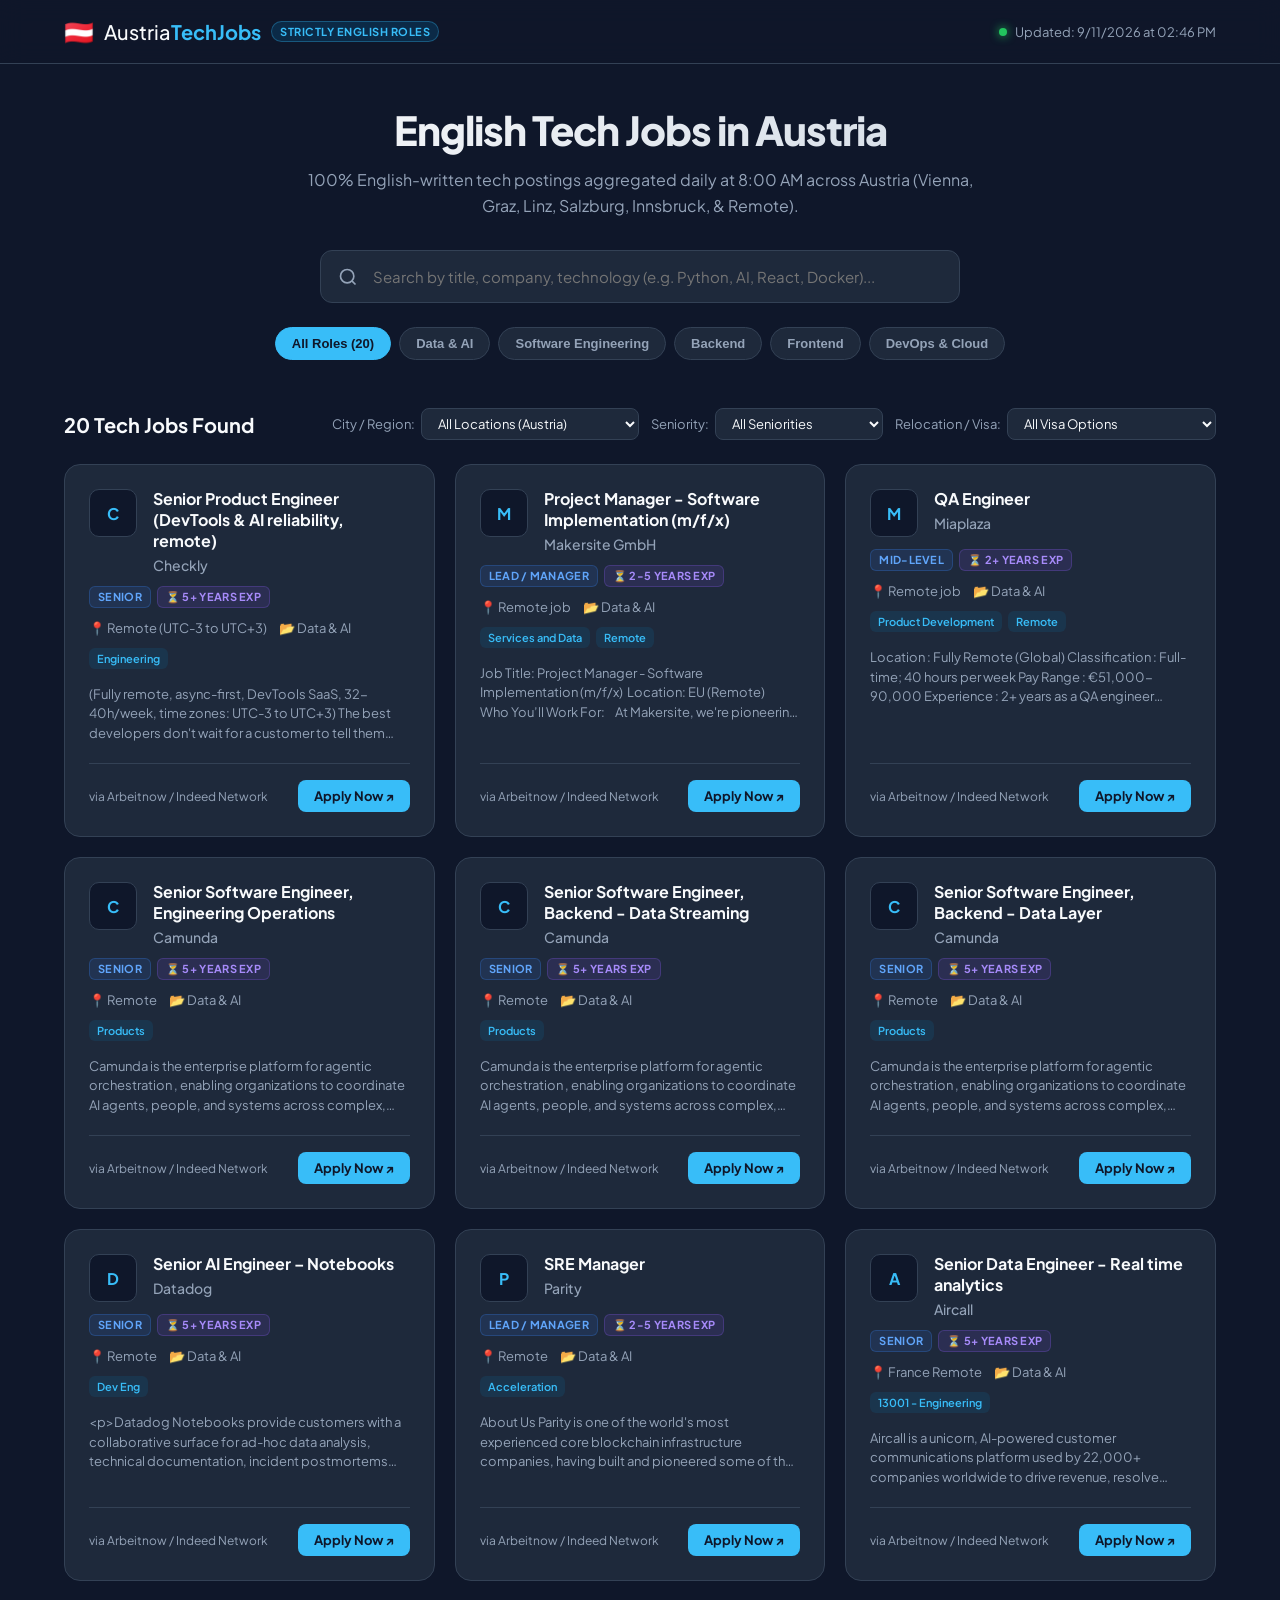
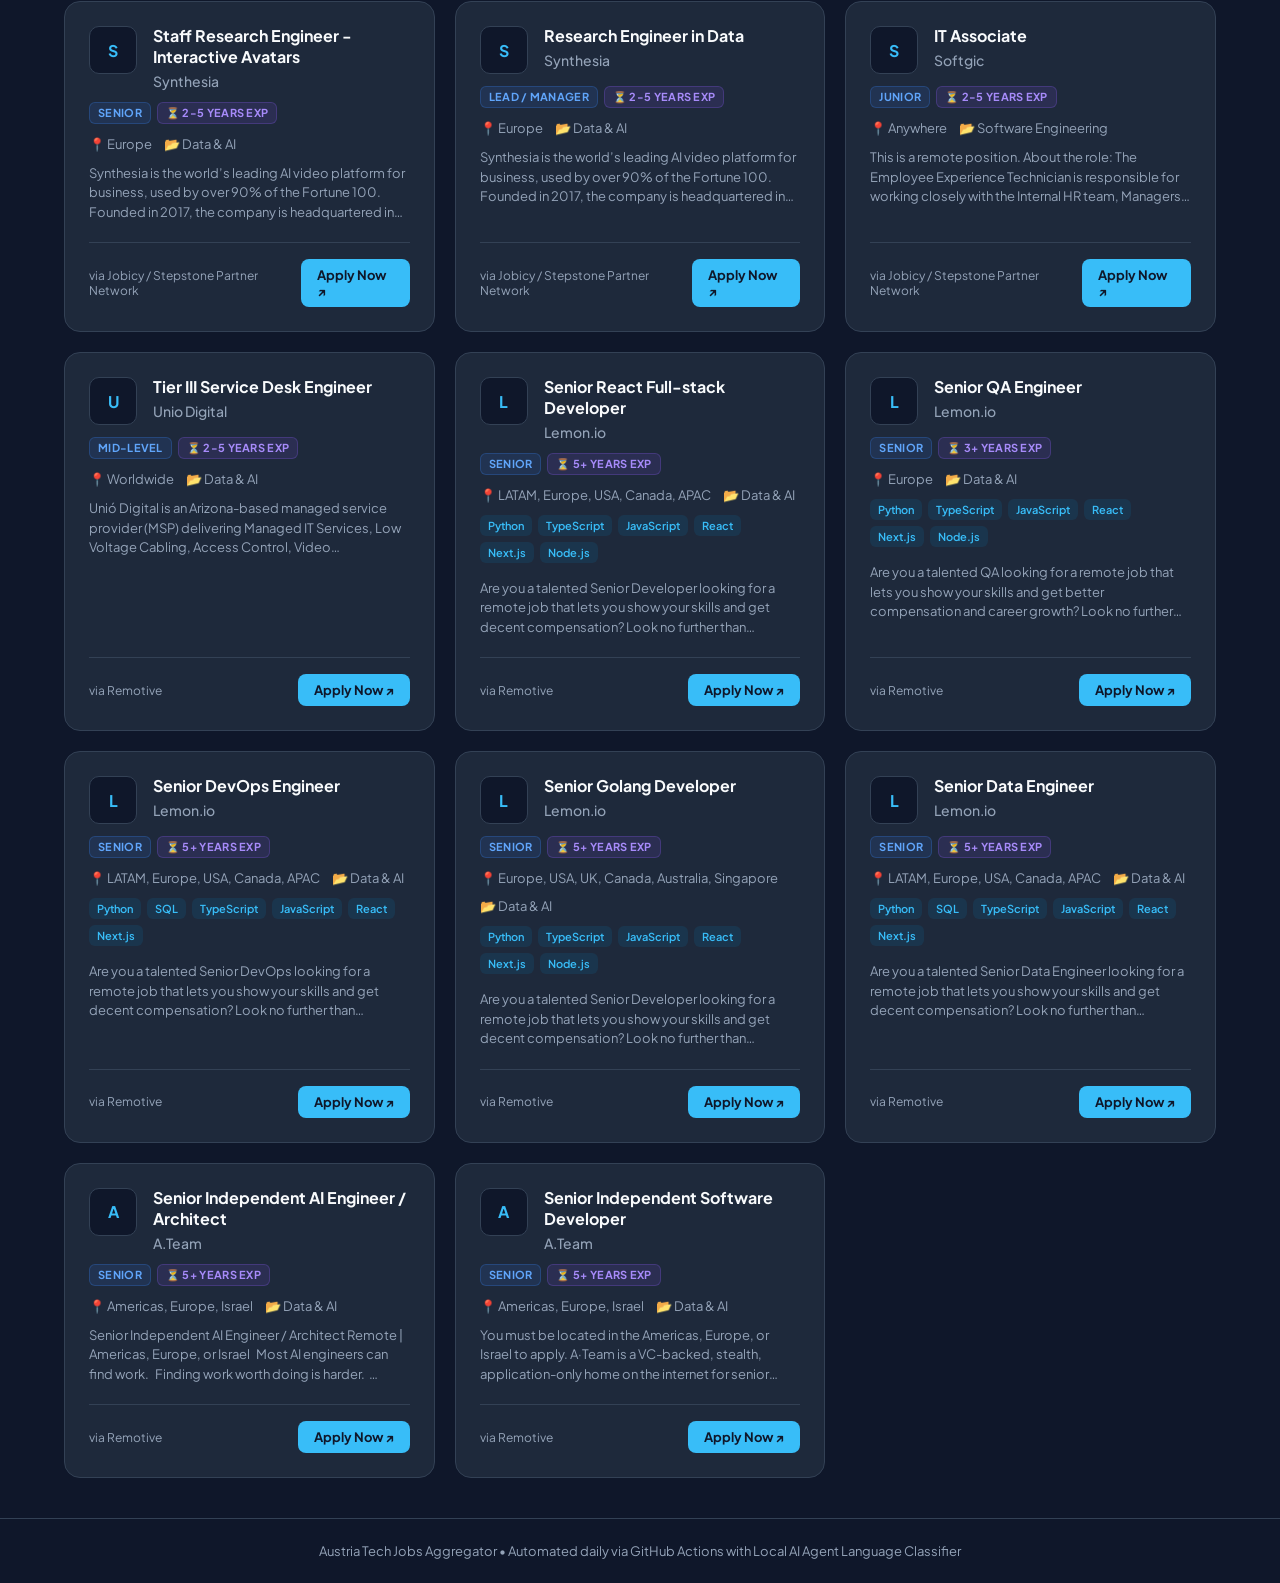
==== commit d89df6cc: "Add custom agent classifier, 100% English purity filter, and rich metadata badges (Seniority, Visa, " ====
--- a/index.html
+++ b/index.html
@@ -27,12 +27,12 @@
     <main class="container main-content">
         <section class="hero-section">
             <h1>English Tech Jobs in Austria</h1>
-            <p class="subtitle">100% English-written postings aggregated daily at 8:00 AM across Austria (Vienna, Graz, Linz, Salzburg, Innsbruck, & Remote).</p>
+            <p class="subtitle">100% English-written tech postings aggregated daily at 8:00 AM across Austria (Vienna, Graz, Linz, Salzburg, Innsbruck, & Remote).</p>
             
             <div class="search-box">
                 <div class="input-group">
                     <svg class="search-icon" width="20" height="20" viewBox="0 0 24 24" fill="none" stroke="currentColor" stroke-width="2"><circle cx="11" cy="11" r="8"></circle><line x1="21" y1="21" x2="16.65" y2="16.65"></line></svg>
-                    <input type="text" id="search-input" placeholder="Search by title, company, technology (e.g. Python, AI, React)...">
+                    <input type="text" id="search-input" placeholder="Search by title, company, technology (e.g. Python, AI, React, Docker)...">
                 </div>
             </div>
 
@@ -49,18 +49,43 @@
         <section class="jobs-section">
             <div class="section-header">
                 <h2 id="jobs-count-title">Loading Jobs...</h2>
-                <div class="sort-selector">
-                    <label for="location-filter">City / Region:</label>
-                    <select id="location-filter">
-                        <option value="All">All Locations (Austria)</option>
-                        <option value="Vienna">Vienna / Wien</option>
-                        <option value="Graz">Graz</option>
-                        <option value="Linz">Linz</option>
-                        <option value="Salzburg">Salzburg</option>
-                        <option value="Innsbruck">Innsbruck</option>
-                        <option value="Klagenfurt">Klagenfurt</option>
-                        <option value="Remote">Remote Austria</option>
-                    </select>
+                
+                <div class="filters-row">
+                    <div class="filter-group">
+                        <label for="location-filter">City / Region:</label>
+                        <select id="location-filter">
+                            <option value="All">All Locations (Austria)</option>
+                            <option value="Vienna">Vienna / Wien</option>
+                            <option value="Graz">Graz</option>
+                            <option value="Linz">Linz</option>
+                            <option value="Salzburg">Salzburg</option>
+                            <option value="Innsbruck">Innsbruck</option>
+                            <option value="Carinthia">Carinthia (Klagenfurt/Villach)</option>
+                            <option value="Remote">Remote Austria</option>
+                        </select>
+                    </div>
+
+                    <div class="filter-group">
+                        <label for="seniority-filter">Seniority:</label>
+                        <select id="seniority-filter">
+                            <option value="All">All Seniorities</option>
+                            <option value="Junior">Junior / Entry</option>
+                            <option value="Mid-Level">Mid-Level</option>
+                            <option value="Senior">Senior</option>
+                            <option value="Lead / Manager">Lead / Management</option>
+                            <option value="Internship / Student">Internship / Student</option>
+                        </select>
+                    </div>
+
+                    <div class="filter-group">
+                        <label for="relocation-filter">Relocation / Visa:</label>
+                        <select id="relocation-filter">
+                            <option value="All">All Visa Options</option>
+                            <option value="Visa Sponsorship">Visa Sponsorship Available</option>
+                            <option value="Relocation Supported">Relocation Supported</option>
+                            <option value="EU Work Permit Required">EU Work Permit Required</option>
+                        </select>
+                    </div>
                 </div>
             </div>
 
@@ -72,7 +97,7 @@
 
     <footer class="footer">
         <div class="container footer-content">
-            <p>Austria Tech Jobs Aggregator • Automated daily via GitHub Actions</p>
+            <p>Austria Tech Jobs Aggregator • Automated daily via GitHub Actions with Local AI Agent Language Classifier</p>
         </div>
     </footer>
 
--- a/styles.css
+++ b/styles.css
@@ -199,9 +199,17 @@
 
 .section-header {
     display: flex;
-    justify-content: space-between;
-    align-items: center;
+    flex-direction: column;
+    gap: 16px;
     margin-bottom: 24px;
+}
+
+@media (min-width: 768px) {
+    .section-header {
+        flex-direction: row;
+        justify-content: space-between;
+        align-items: center;
+    }
 }
 
 .section-header h2 {
@@ -209,15 +217,21 @@
     font-weight: 700;
 }
 
-.sort-selector {
-    display: flex;
-    align-items: center;
-    gap: 8px;
-    font-size: 14px;
-    color: var(--text-secondary);
-}
-
-#location-filter {
+.filters-row {
+    display: flex;
+    flex-wrap: wrap;
+    gap: 12px;
+}
+
+.filter-group {
+    display: flex;
+    align-items: center;
+    gap: 6px;
+    font-size: 13px;
+    color: var(--text-secondary);
+}
+
+.filter-group select {
     background-color: var(--card-bg);
     border: 1px solid var(--card-border);
     color: var(--text-primary);
@@ -225,6 +239,8 @@
     border-radius: 8px;
     outline: none;
     font-family: inherit;
+    font-size: 13px;
+    cursor: pointer;
 }
 
 .jobs-grid {
@@ -252,7 +268,7 @@
 .card-top {
     display: flex;
     gap: 16px;
-    margin-bottom: 16px;
+    margin-bottom: 12px;
 }
 
 .company-logo {
@@ -287,13 +303,47 @@
     font-weight: 500;
 }
 
+.badges-row {
+    display: flex;
+    flex-wrap: wrap;
+    gap: 6px;
+    margin-bottom: 12px;
+}
+
+.meta-badge {
+    font-size: 11px;
+    font-weight: 700;
+    padding: 3px 8px;
+    border-radius: 6px;
+    text-transform: uppercase;
+    letter-spacing: 0.3px;
+}
+
+.seniority-badge {
+    background-color: #3b82f620;
+    color: #60a5fa;
+    border: 1px solid #3b82f640;
+}
+
+.relocation-badge {
+    background-color: #10b98120;
+    color: #34d399;
+    border: 1px solid #10b98140;
+}
+
+.exp-badge {
+    background-color: #8b5cf620;
+    color: #a78bfa;
+    border: 1px solid #8b5cf640;
+}
+
 .details-row {
     display: flex;
     flex-wrap: wrap;
     gap: 12px;
     font-size: 13px;
     color: var(--text-secondary);
-    margin-bottom: 16px;
+    margin-bottom: 12px;
 }
 
 .detail-item {
@@ -364,4 +414,4 @@
     text-align: center;
     color: var(--text-secondary);
     font-size: 13px;
-}
+}
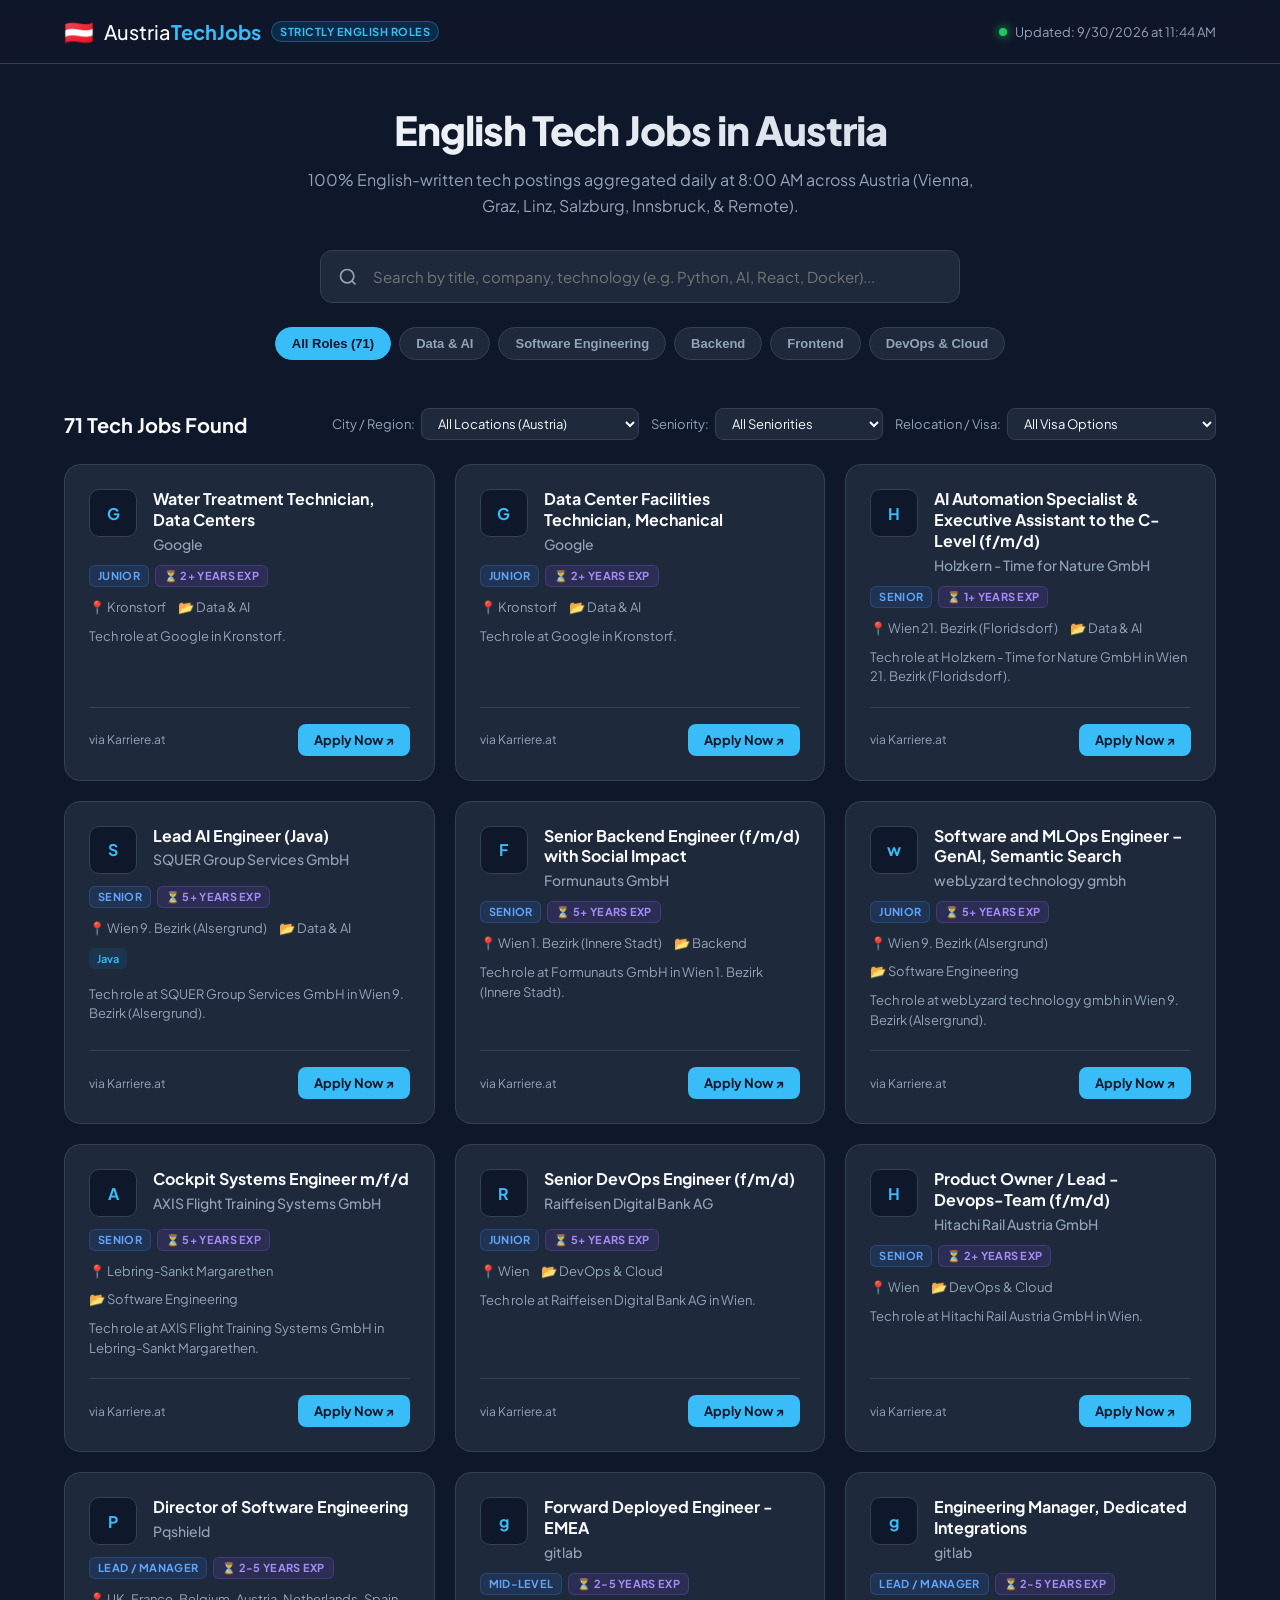
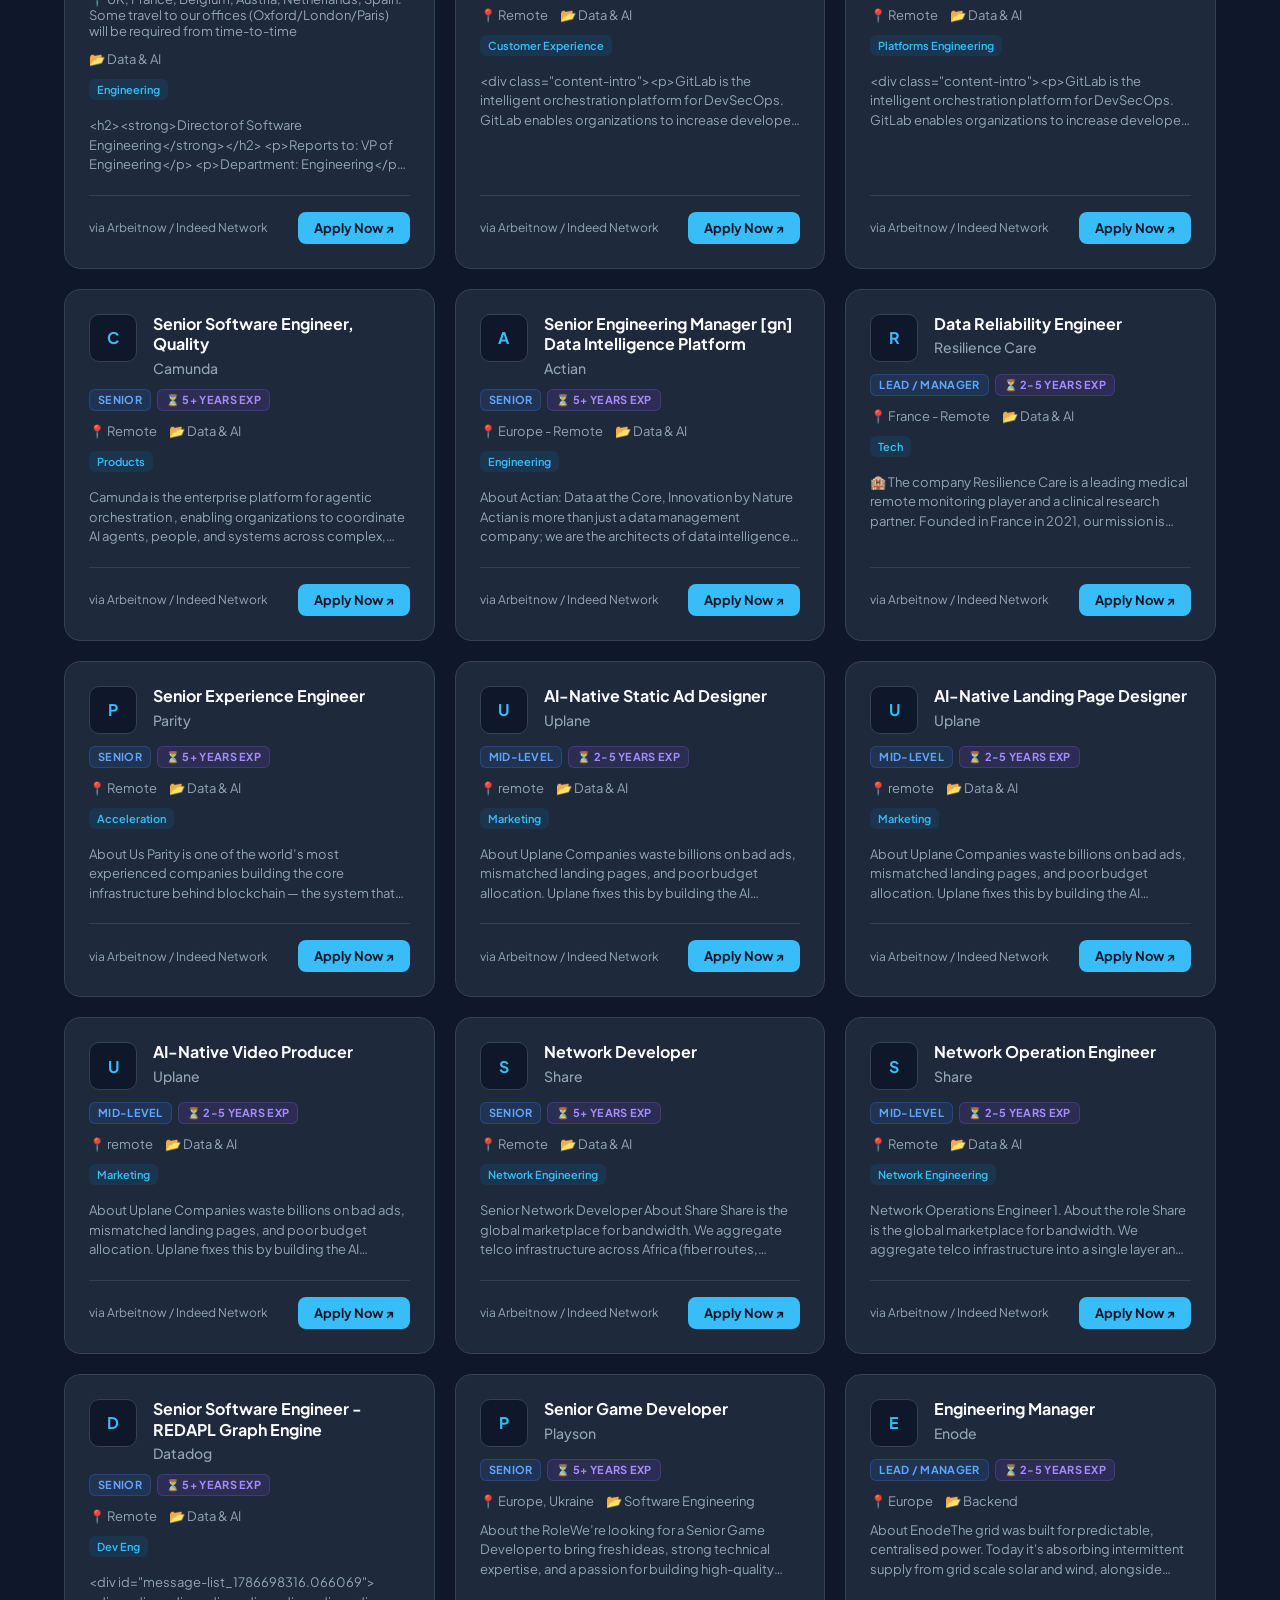
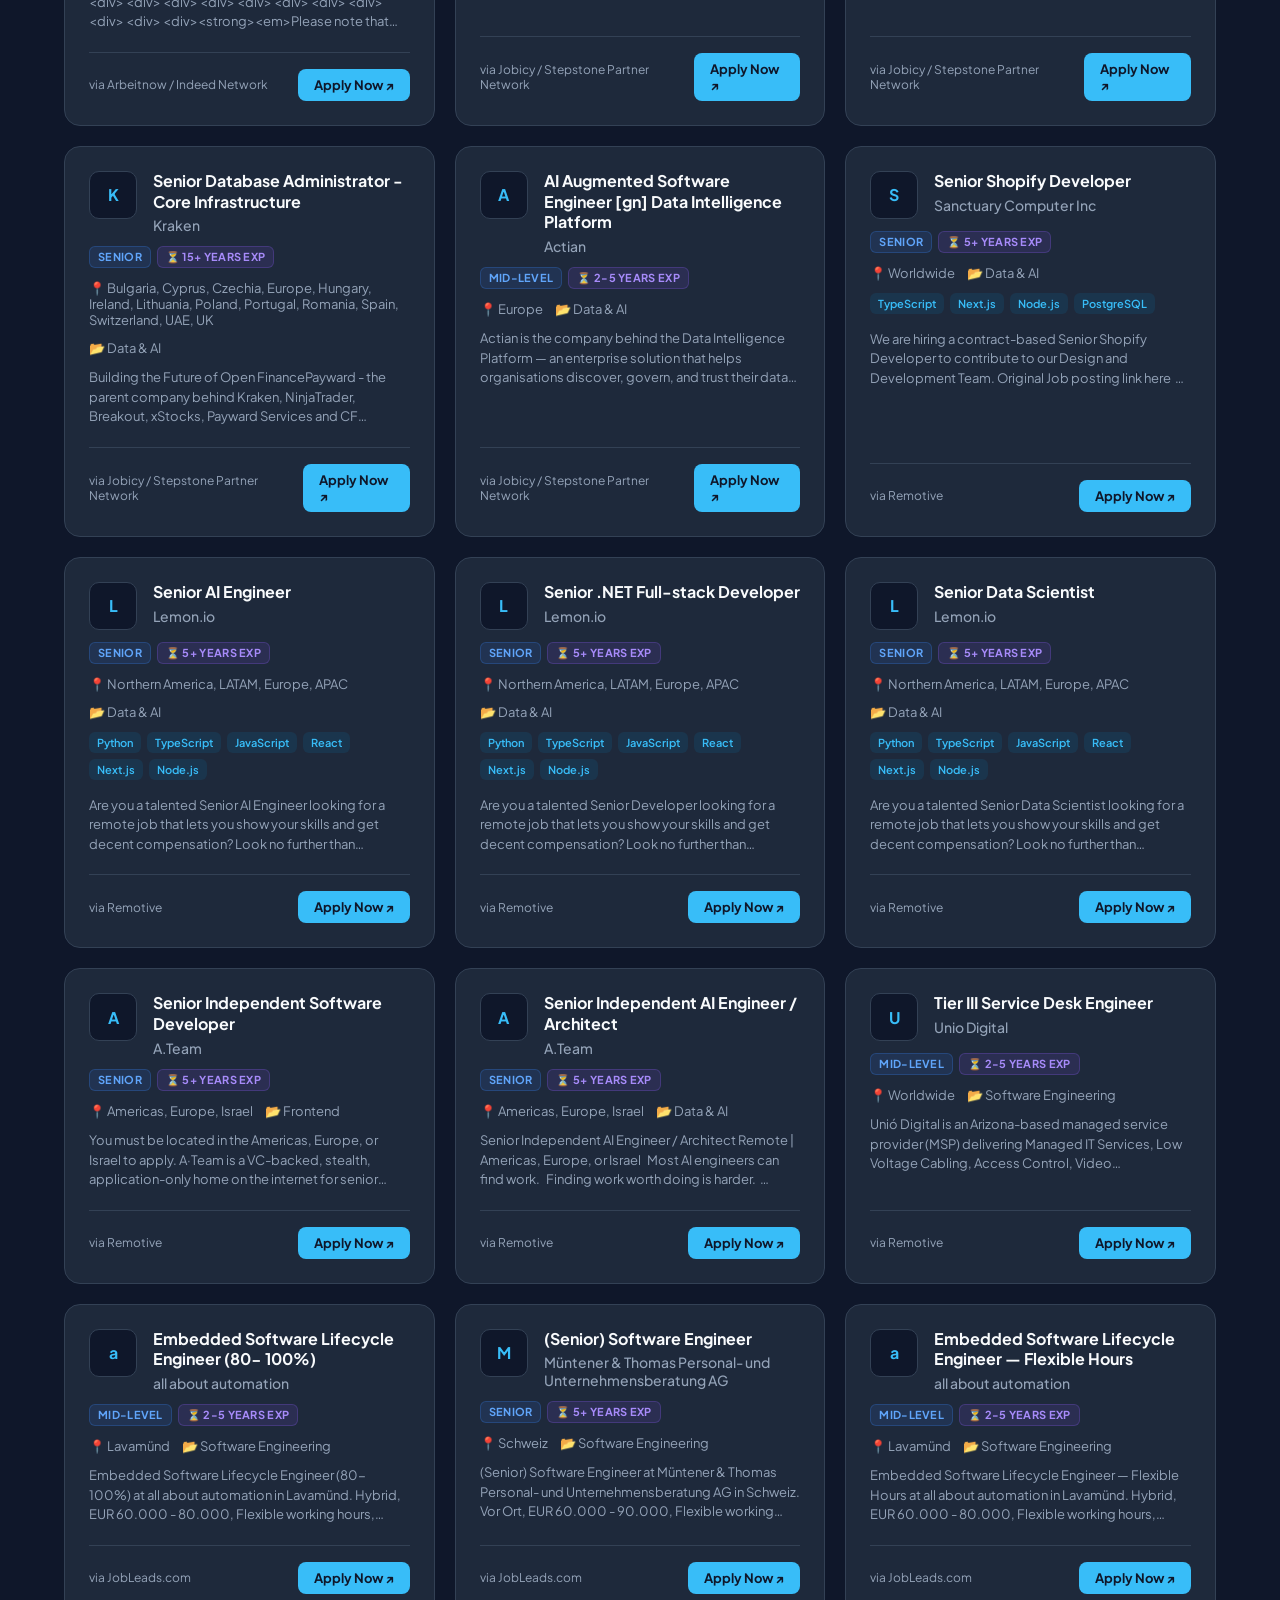
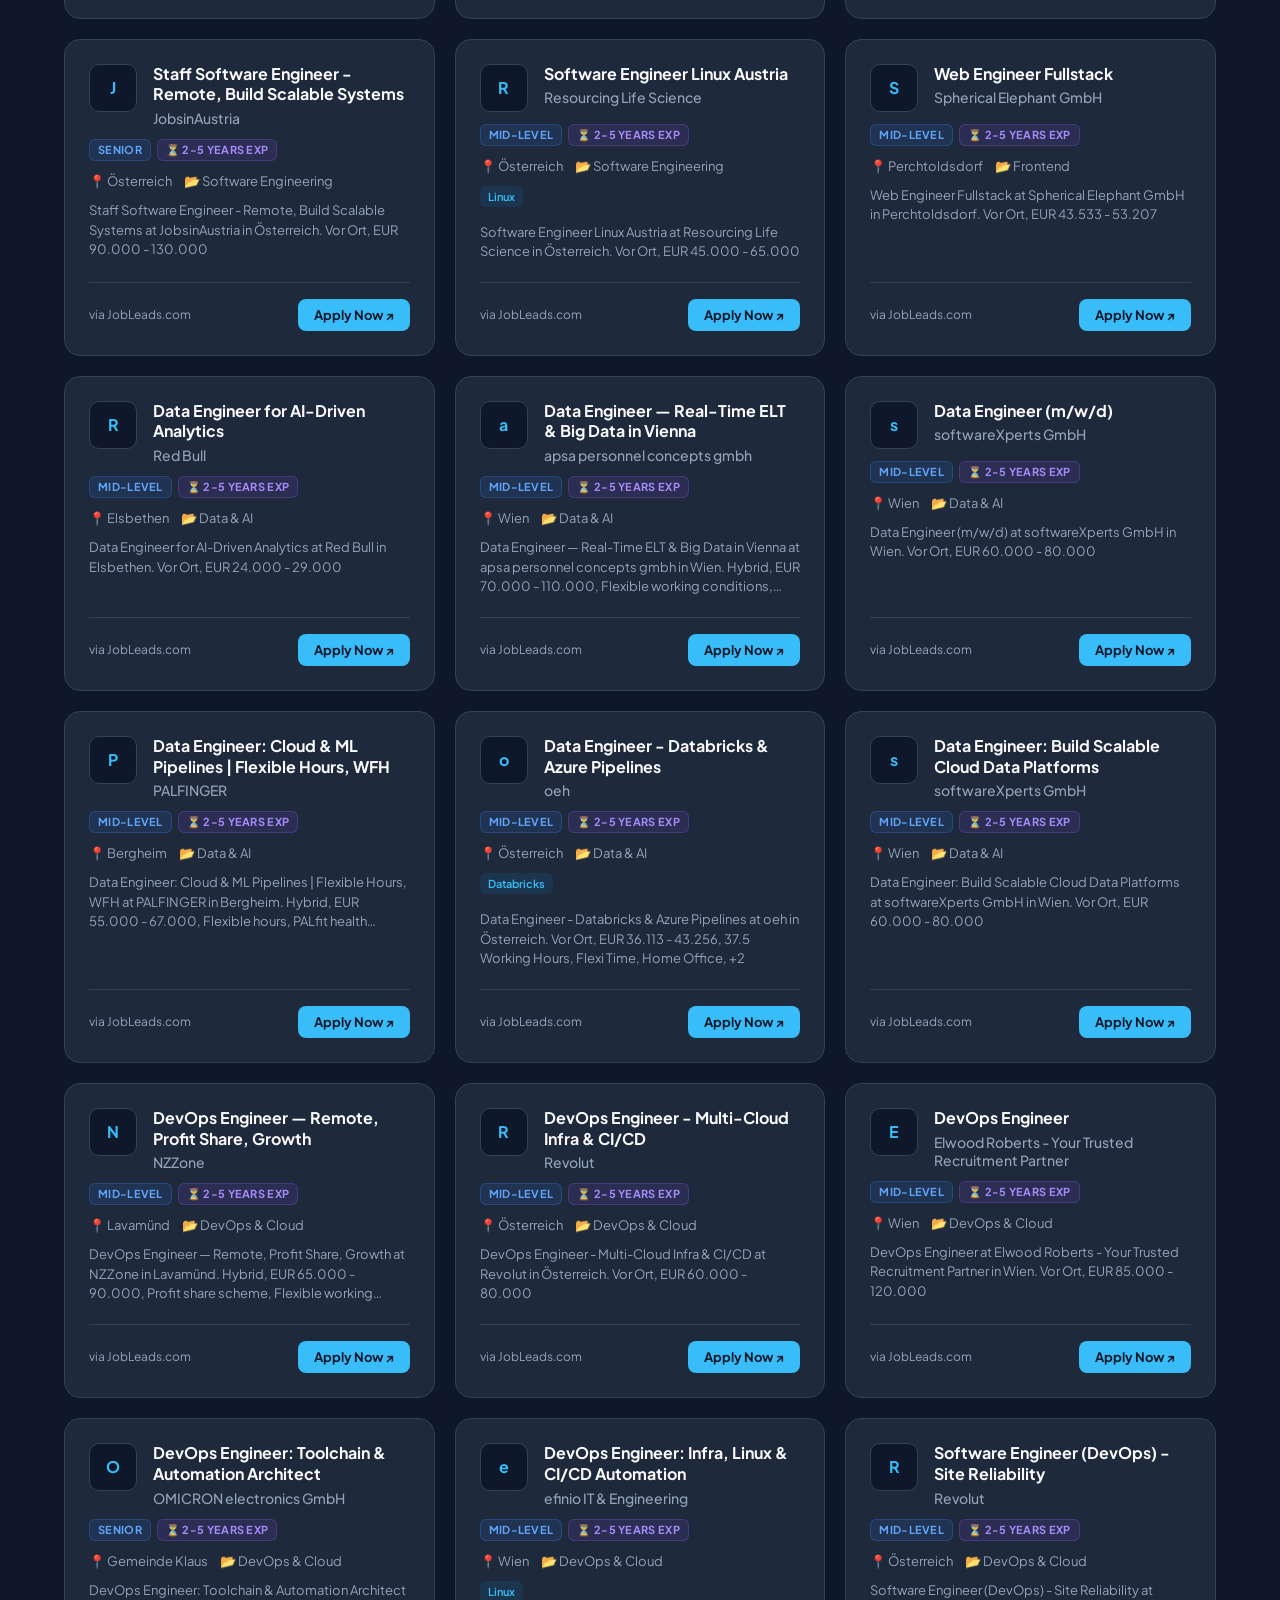
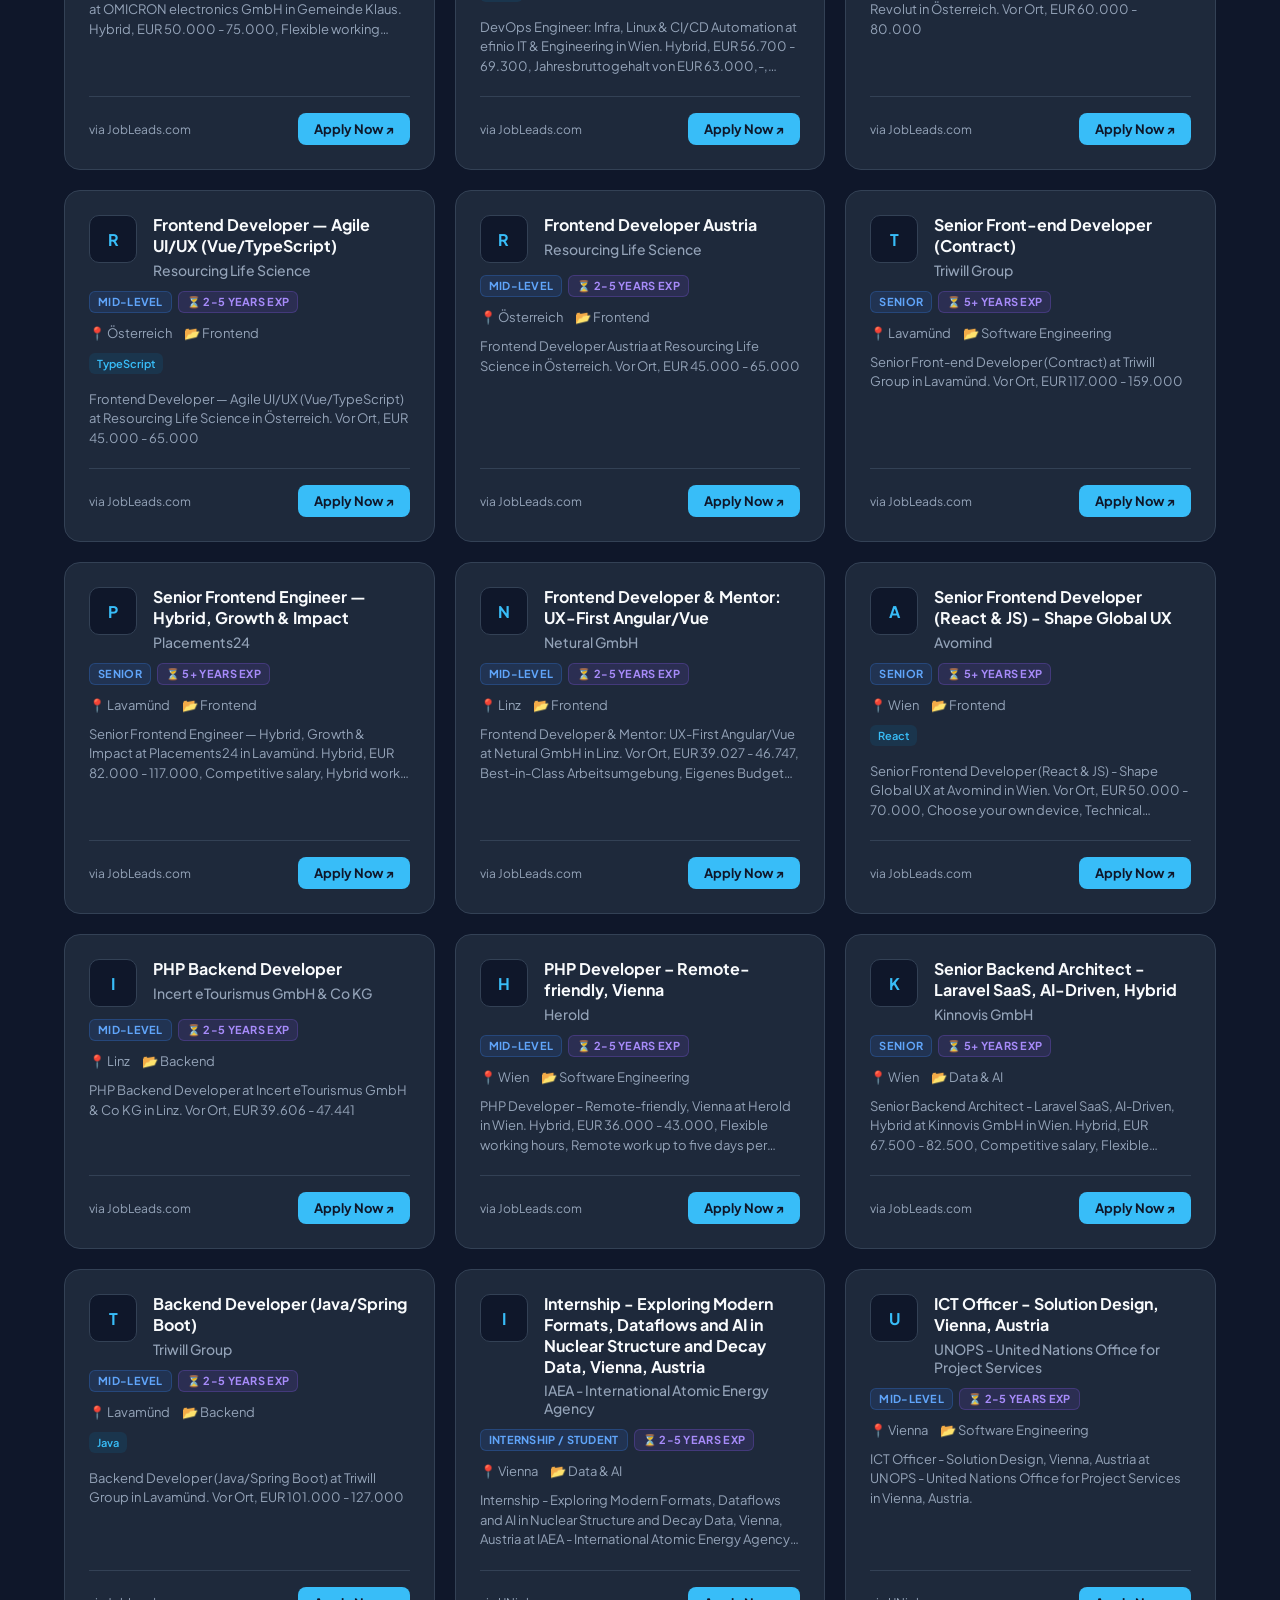
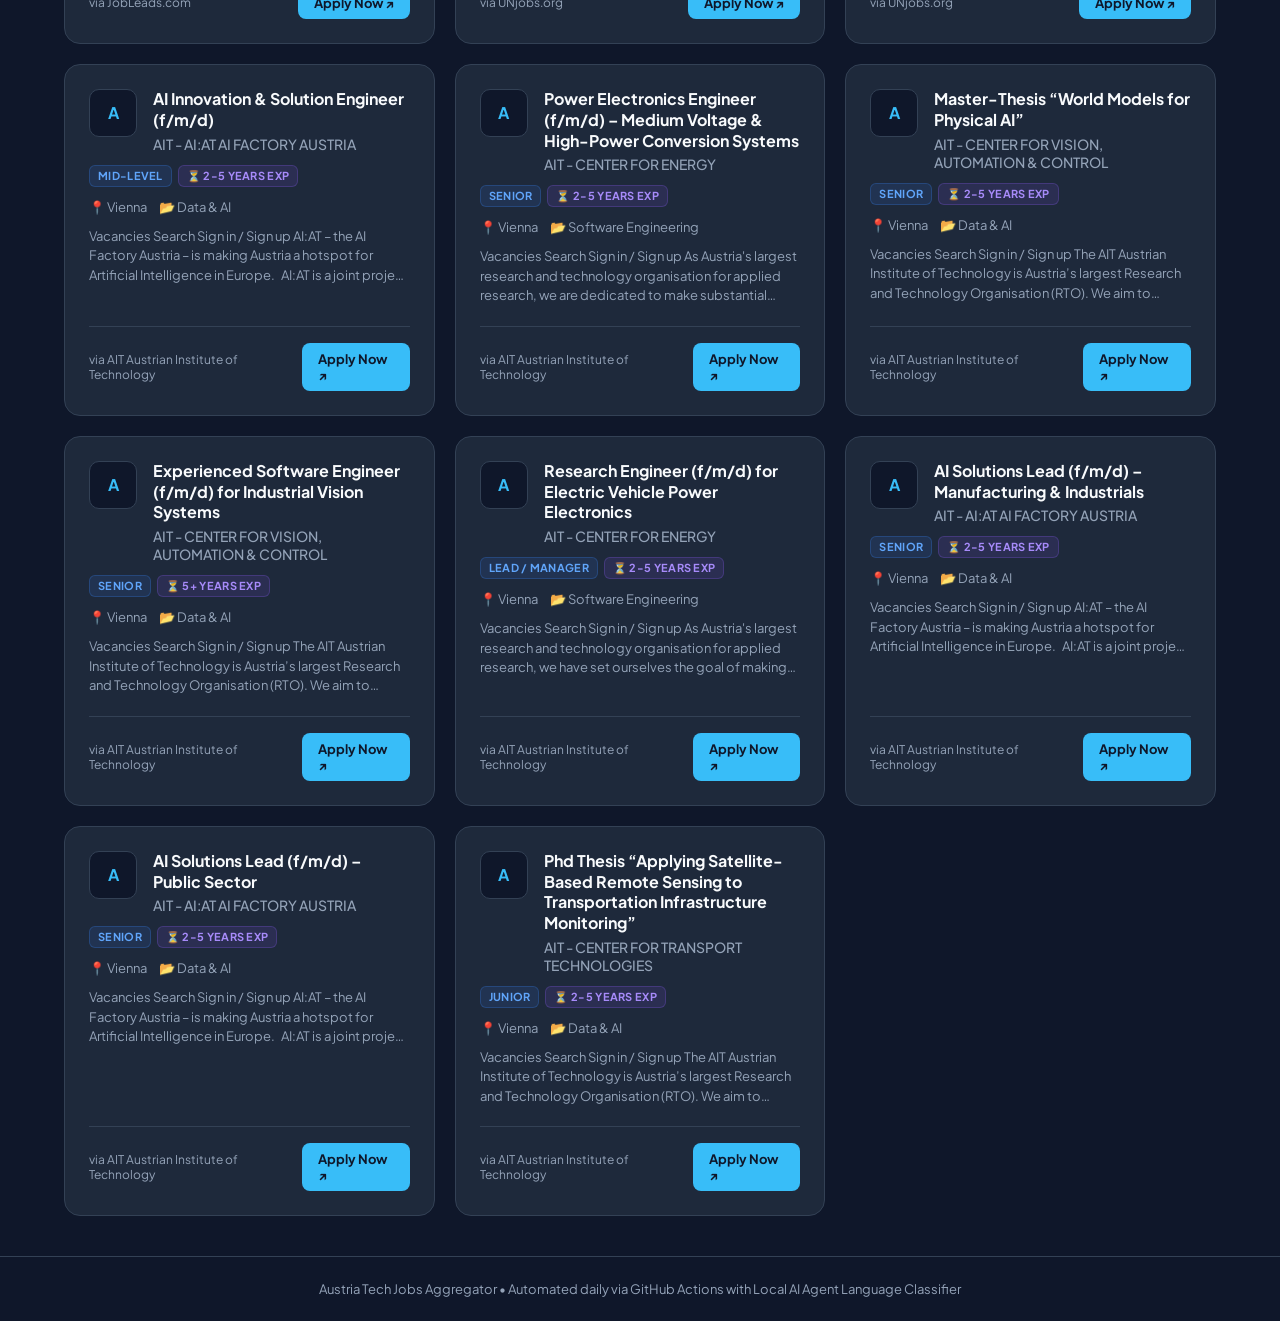
==== commit a221cae3: "Add AI resume tailor with local/cloud LLMs and a My CVs dashboard - scripts/tailor_resume.py: agent " ====
--- a/index.html
+++ b/index.html
@@ -17,6 +17,10 @@
                 <span class="logo-text">Austria<strong>TechJobs</strong></span>
                 <span class="badge-english">Strictly English Roles</span>
             </div>
+            <nav class="nav-links" id="nav-links" hidden>
+                <a href="/" class="active">Jobs</a>
+                <a href="/cvs">My CVs</a>
+            </nav>
             <div class="meta-status">
                 <span class="pulse-dot"></span>
                 <span id="last-updated">Updating daily at 08:00 AM</span>
@@ -44,6 +48,26 @@
                 <button class="pill" data-category="Frontend">Frontend</button>
                 <button class="pill" data-category="DevOps & Cloud">DevOps & Cloud</button>
             </div>
+        </section>
+
+        <!-- Only shown when served by scripts/resume_server.py (local API available) -->
+        <section class="tailor-panel" id="tailor-panel" hidden>
+            <div class="tailor-panel-head">
+                <div>
+                    <h2>✨ AI Resume Tailor</h2>
+                    <p class="tailor-hint">Use the <strong>Tailor resume</strong> button on any job below, or paste an external posting.</p>
+                </div>
+                <div class="filter-group">
+                    <label for="tailor-provider">Model:</label>
+                    <select id="tailor-provider"></select>
+                </div>
+            </div>
+            <p class="tailor-alert" id="tailor-alert" hidden></p>
+            <form class="tailor-form" id="tailor-form">
+                <input type="url" id="tailor-url" placeholder="https://company.com/careers/job-posting">
+                <textarea id="tailor-text" rows="4" placeholder="…or paste the job description text (works for any site, incl. LinkedIn)"></textarea>
+                <button type="submit" class="apply-btn">Tailor resume</button>
+            </form>
         </section>
 
         <section class="jobs-section">
@@ -101,6 +125,14 @@
         </div>
     </footer>
 
+    <div class="tailor-modal" id="tailor-modal" hidden>
+        <div class="tailor-dialog" role="dialog" aria-modal="true" aria-labelledby="tailor-modal-title">
+            <button class="tailor-close" id="tailor-close" aria-label="Close">×</button>
+            <h2 id="tailor-modal-title">Tailoring resume…</h2>
+            <div id="tailor-modal-body"></div>
+        </div>
+    </div>
+
     <script src="app.js"></script>
 </body>
 </html>
--- a/styles.css
+++ b/styles.css
@@ -149,7 +149,7 @@
     color: var(--text-secondary);
 }
 
-#search-input {
+#search-input, #cv-search {
     width: 100%;
     padding: 16px 20px 16px 52px;
     background-color: var(--card-bg);
@@ -162,7 +162,7 @@
     transition: all 0.2s ease;
 }
 
-#search-input:focus {
+#search-input:focus, #cv-search:focus {
     border-color: var(--accent);
     box-shadow: 0 0 0 3px rgba(56, 189, 248, 0.15);
 }
@@ -415,3 +415,234 @@
     color: var(--text-secondary);
     font-size: 13px;
 }
+
+
+/* ---------- AI Resume Tailor (local server only) ---------- */
+.card-bottom { gap: 8px; }
+.card-bottom .source-badge { margin-right: auto; }
+button.apply-btn { border: none; cursor: pointer; font-family: inherit; }
+
+.tailor-btn {
+    background: transparent;
+    border: 1px solid var(--accent);
+    color: var(--accent);
+    font-family: inherit;
+    font-weight: 600;
+    font-size: 13px;
+    padding: 7px 12px;
+    border-radius: 8px;
+    cursor: pointer;
+    transition: background-color 0.2s ease;
+}
+.tailor-btn:hover { background: var(--tag-bg); }
+
+.tailor-panel {
+    background: var(--card-bg);
+    border: 1px solid var(--card-border);
+    border-radius: 16px;
+    padding: 20px 24px;
+    margin-bottom: 32px;
+}
+.tailor-panel[hidden], .tailor-modal[hidden], .tailor-alert[hidden] { display: none; }
+.tailor-panel-head {
+    display: flex;
+    flex-wrap: wrap;
+    justify-content: space-between;
+    align-items: flex-end;
+    gap: 12px;
+    margin-bottom: 16px;
+}
+.tailor-panel h2 { font-size: 20px; margin-bottom: 4px; }
+.tailor-panel-head .filter-group { min-width: 0; max-width: 100%; }
+#tailor-provider { max-width: 100%; min-width: 0; }
+.tailor-hint { color: var(--text-secondary); font-size: 13px; }
+.tailor-hint a, .tailor-error a, .tailor-alert a { color: var(--accent); }
+.tailor-alert {
+    background: #f59e0b1a;
+    border: 1px solid #f59e0b55;
+    color: #fcd34d;
+    border-radius: 10px;
+    padding: 10px 14px;
+    font-size: 13px;
+    line-height: 1.6;
+    margin-bottom: 16px;
+}
+.tailor-form { display: grid; gap: 10px; }
+.tailor-form input, .tailor-form textarea {
+    width: 100%;
+    background: var(--bg-color);
+    border: 1px solid var(--card-border);
+    border-radius: 10px;
+    color: var(--text-primary);
+    font-family: inherit;
+    font-size: 14px;
+    padding: 10px 14px;
+    resize: vertical;
+}
+.tailor-form input:focus, .tailor-form textarea:focus { outline: none; border-color: var(--accent); }
+.tailor-form .apply-btn { justify-self: start; padding: 10px 20px; }
+
+.tailor-modal {
+    position: fixed;
+    inset: 0;
+    background: rgba(2, 6, 23, 0.75);
+    display: flex;
+    align-items: flex-start;
+    justify-content: center;
+    padding: 48px 16px;
+    overflow-y: auto;
+    z-index: 200;
+}
+.tailor-dialog {
+    position: relative;
+    background: var(--card-bg);
+    border: 1px solid var(--card-border);
+    border-radius: 16px;
+    padding: 28px;
+    width: 100%;
+    max-width: 760px;
+}
+.tailor-dialog h2 { font-size: 20px; margin-bottom: 16px; padding-right: 32px; }
+.tailor-dialog h3 { font-size: 15px; margin: 20px 0 8px; }
+.tailor-dialog ul { padding-left: 18px; color: var(--text-secondary); font-size: 14px; line-height: 1.6; }
+.tailor-dialog code { background: var(--bg-color); padding: 1px 6px; border-radius: 4px; font-size: 12px; }
+.tailor-close {
+    position: absolute;
+    top: 16px;
+    right: 16px;
+    background: none;
+    border: none;
+    color: var(--text-secondary);
+    font-size: 28px;
+    line-height: 1;
+    cursor: pointer;
+}
+.tailor-close:hover { color: var(--text-primary); }
+
+ul.tailor-steps { list-style: none; padding: 0; display: grid; gap: 6px; }
+.step { display: flex; gap: 10px; align-items: baseline; color: var(--text-secondary); }
+.step-icon { width: 14px; text-align: center; }
+.step-running { color: var(--text-primary); }
+.step-running .step-icon { color: var(--accent); animation: pulse 1.2s infinite; }
+.step-done .step-icon { color: #4ade80; }
+.step-error, .step-error .step-icon { color: #f87171; }
+.step-detail { font-size: 12px; opacity: 0.8; }
+.step-detail::before { content: '· '; }
+
+.tailor-error { color: #f87171; margin-top: 16px; font-size: 14px; }
+.tailor-result { border-top: 1px solid var(--card-border); margin-top: 20px; padding-top: 20px; }
+.score-row { display: flex; gap: 16px; align-items: center; }
+.score-row p { font-size: 14px; line-height: 1.6; }
+.score {
+    flex-shrink: 0;
+    font-size: 30px;
+    font-weight: 800;
+    border-radius: 12px;
+    padding: 10px 14px;
+    background: var(--bg-color);
+}
+.score small { font-size: 13px; font-weight: 600; color: var(--text-secondary); }
+.score-good { color: #4ade80; }
+.score-ok { color: #fbbf24; }
+.score-low { color: #f87171; }
+.tailor-links { display: flex; flex-wrap: wrap; gap: 10px; align-items: center; margin: 20px 0 4px; }
+.tailor-link {
+    color: var(--accent);
+    font-size: 13px;
+    font-weight: 600;
+    text-decoration: none;
+    border: 1px solid var(--card-border);
+    border-radius: 8px;
+    padding: 7px 12px;
+}
+.tailor-link:hover { border-color: var(--accent); }
+.tailor-cols { display: grid; gap: 0 24px; }
+@media (min-width: 640px) { .tailor-cols { grid-template-columns: 1fr 1fr; } }
+.verdict-pass { color: #4ade80; }
+.verdict-fail { color: #f87171; }
+.verdict-unchecked { color: #fbbf24; }
+.sev {
+    font-size: 11px;
+    font-weight: 700;
+    text-transform: uppercase;
+    border-radius: 4px;
+    padding: 1px 6px;
+    margin-right: 4px;
+}
+.sev-high { background: #f8717126; color: #f87171; }
+.sev-low { background: #fbbf2426; color: #fbbf24; }
+
+
+/* ---------- Navigation + "My CVs" dashboard (local server only) ---------- */
+.nav-links { display: flex; gap: 6px; }
+.nav-links[hidden] { display: none; }
+.nav-links a {
+    color: var(--text-secondary);
+    text-decoration: none;
+    font-size: 14px;
+    font-weight: 600;
+    padding: 6px 12px;
+    border-radius: 8px;
+}
+.nav-links a:hover { color: var(--text-primary); }
+.nav-links a.active { color: var(--accent); background: var(--tag-bg); }
+
+.cv-hero { margin-bottom: 28px; }
+.cv-hero h1 { font-size: 36px; margin-bottom: 8px; }
+.cv-hero .subtitle { margin: 0 0 20px; text-align: left; }
+.cv-stats { display: grid; grid-template-columns: repeat(auto-fit, minmax(150px, 1fr)); gap: 12px; }
+.cv-stat {
+    background: var(--card-bg);
+    border: 1px solid var(--card-border);
+    border-radius: 12px;
+    padding: 14px 16px;
+    display: flex;
+    flex-direction: column;
+    gap: 2px;
+}
+.cv-stat strong { font-size: 24px; }
+.cv-stat span { color: var(--text-secondary); font-size: 13px; overflow-wrap: anywhere; }
+.cv-master { margin-bottom: 24px; }
+.cv-master-card { border-color: var(--accent); }
+.cv-master-card .job-title { margin: 10px 0 6px; overflow-wrap: anywhere; }
+.cv-search { margin: 0 0 32px; max-width: none; }
+.cv-archive-section { margin-top: 40px; }
+.cv-archive-section .section-header { align-items: baseline; }
+.cv-card .job-title { overflow-wrap: anywhere; }
+.cv-card .company-logo { font-size: 11px; font-weight: 800; }
+.cv-actions {
+    display: flex;
+    flex-wrap: wrap;
+    gap: 8px;
+    align-items: center;
+    border-top: 1px solid var(--card-border);
+    padding-top: 16px;
+    margin-top: 16px;
+}
+.cv-actions .apply-btn, .cv-actions .tailor-btn { padding: 7px 12px; }
+.cv-delete { background: none; font-family: inherit; cursor: pointer; color: #f87171; margin-left: auto; }
+.cv-delete:hover { border-color: #f87171; }
+.cv-inline-error { flex-basis: 100%; margin: 0; font-size: 12px; }
+.cv-score {
+    flex-shrink: 0;
+    width: 48px;
+    height: 48px;
+    border-radius: 12px;
+    background: var(--bg-color);
+    display: flex;
+    align-items: center;
+    justify-content: center;
+    font-size: 18px;
+    font-weight: 800;
+}
+.verdict-badge.verdict-pass { background: #4ade801f; }
+.verdict-badge.verdict-fail { background: #f871711f; }
+.verdict-badge.verdict-unchecked { background: #fbbf241f; }
+.preview-dialog { max-width: 960px; }
+#preview-frame {
+    width: 100%;
+    height: 75vh;
+    border: none;
+    border-radius: 8px;
+    background: #fff;
+}
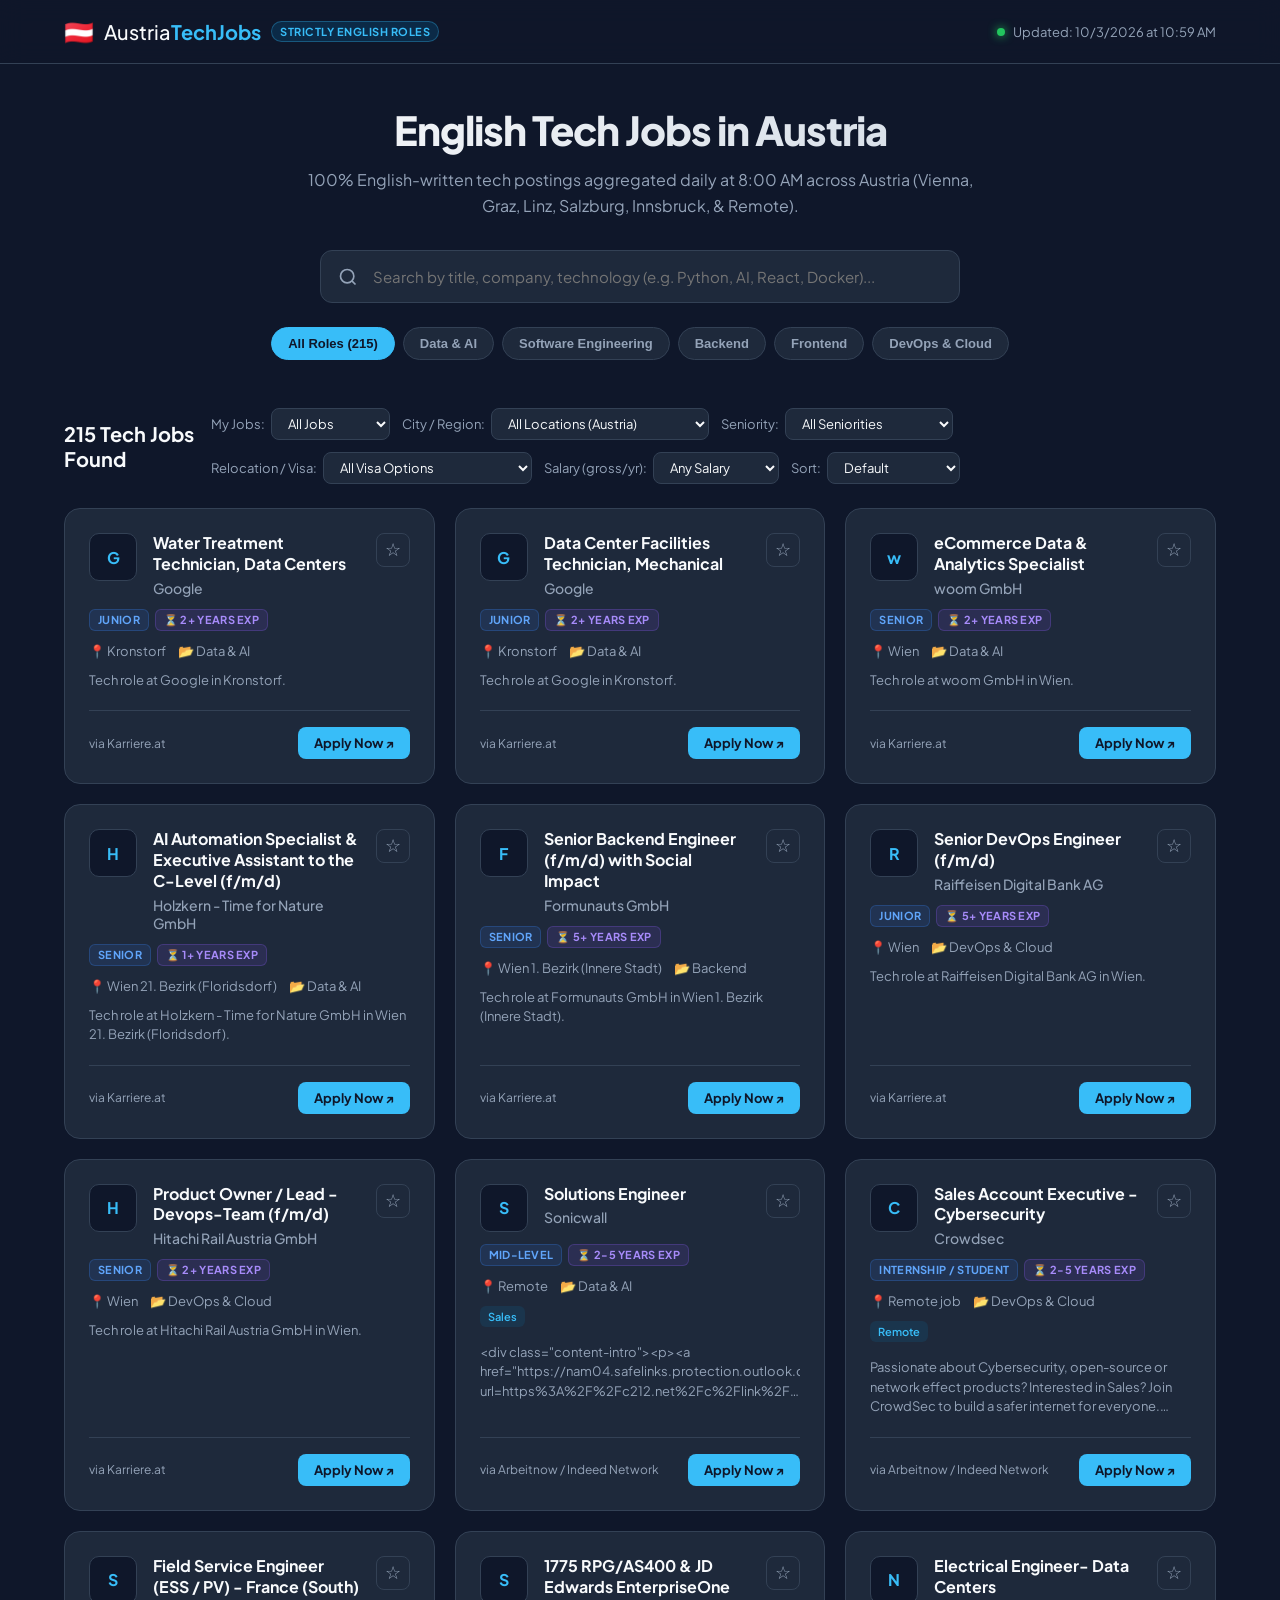
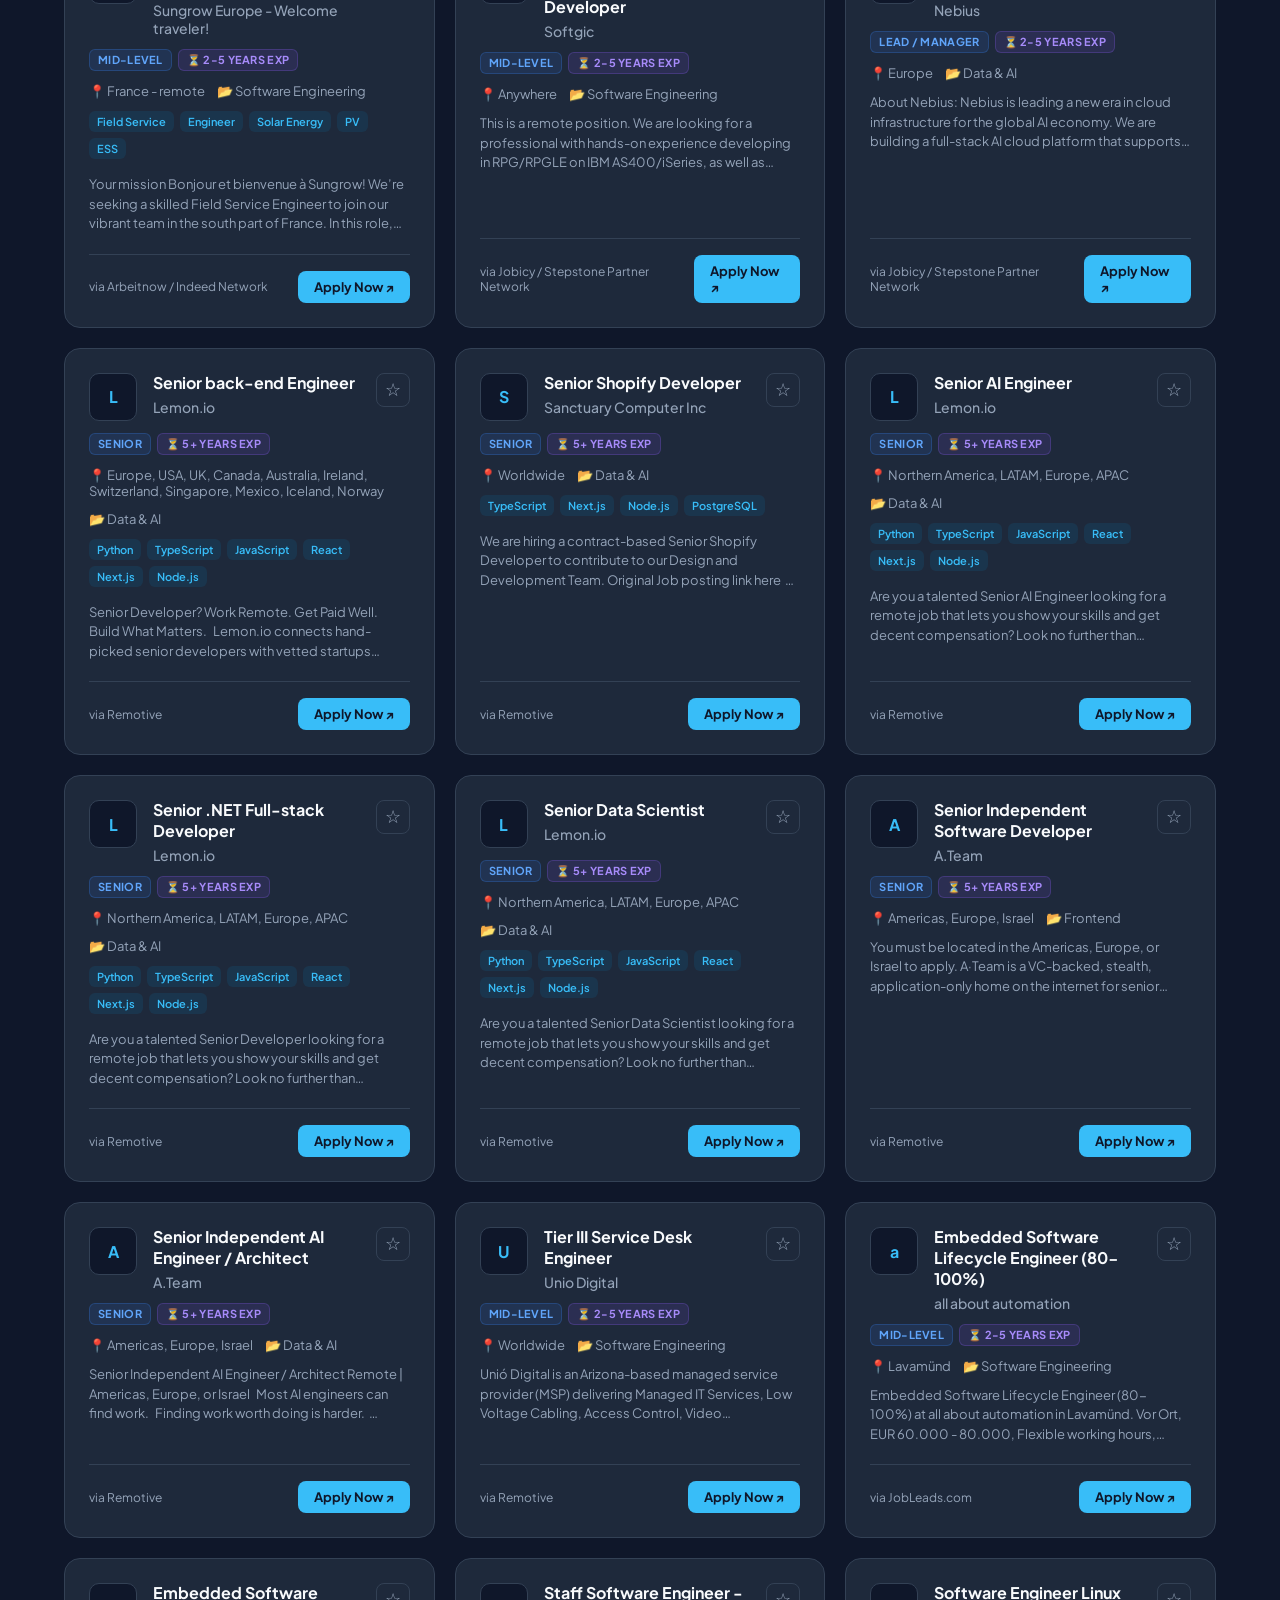
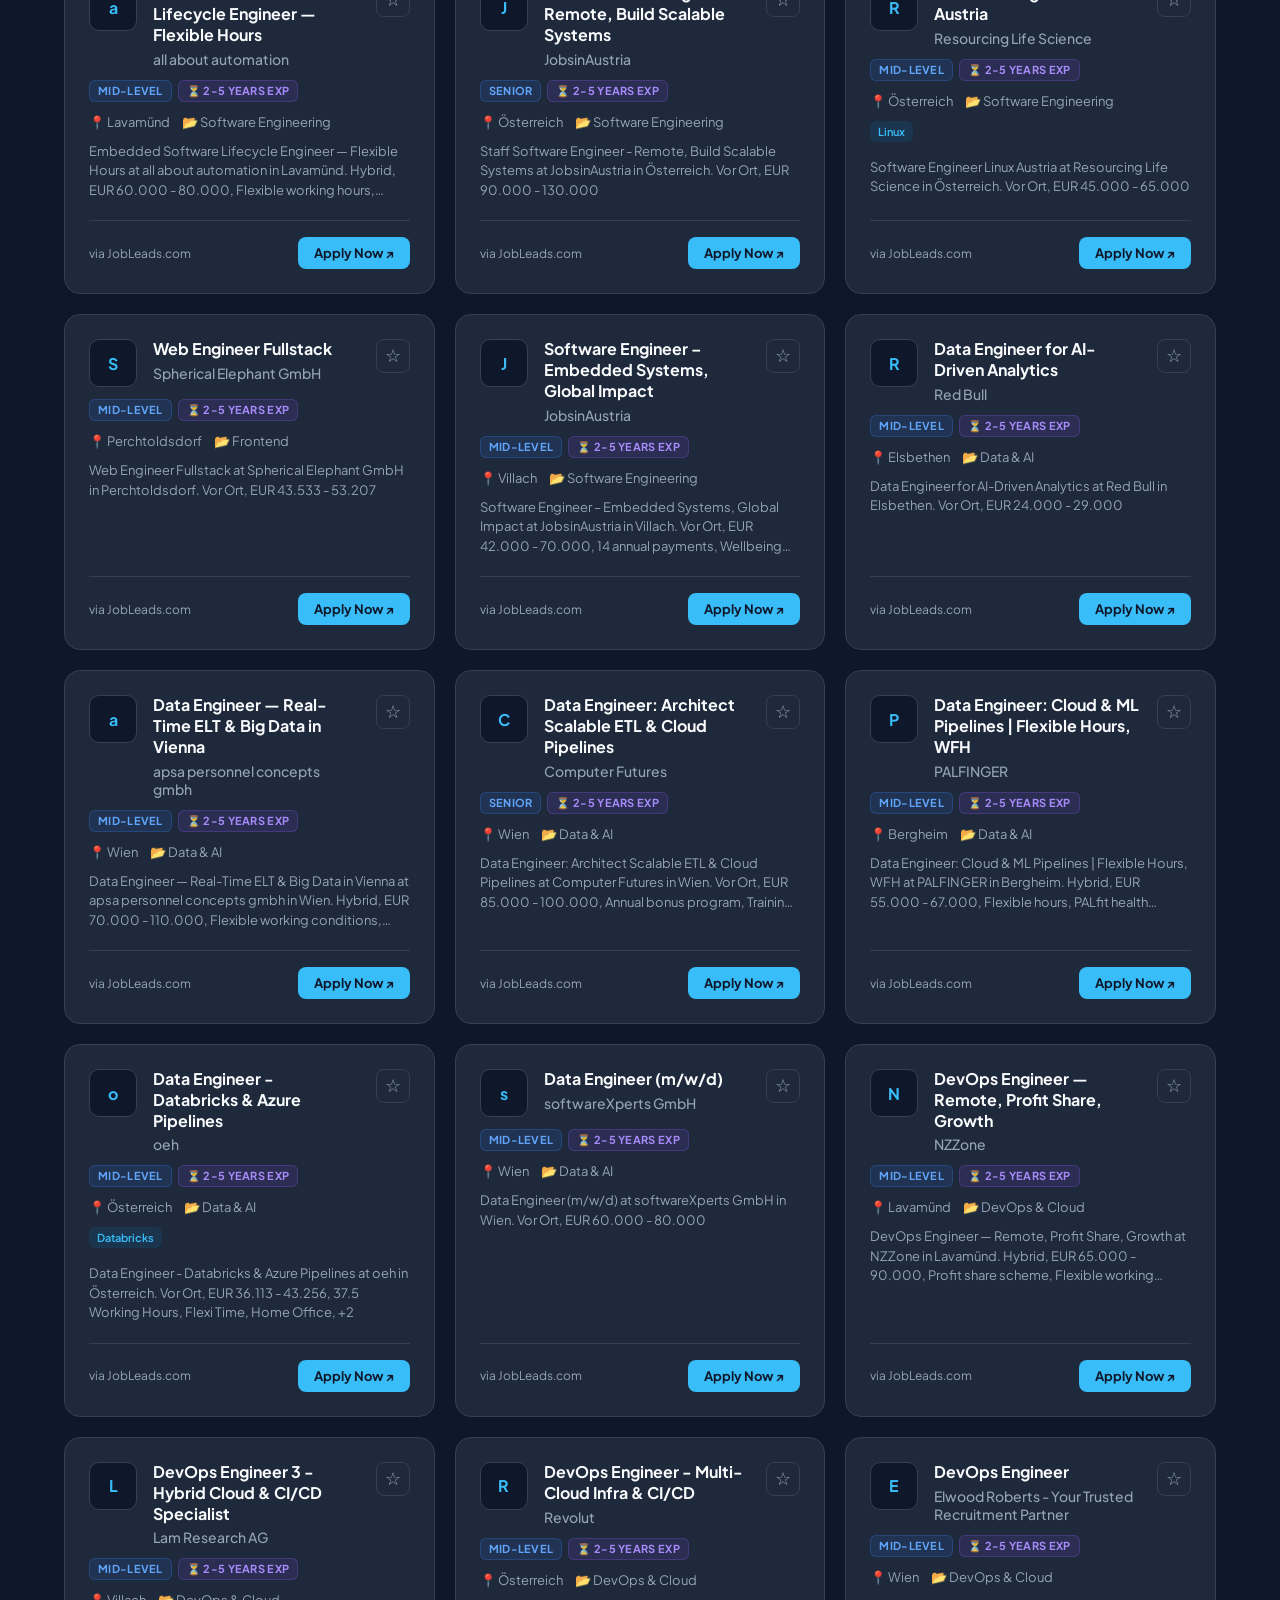
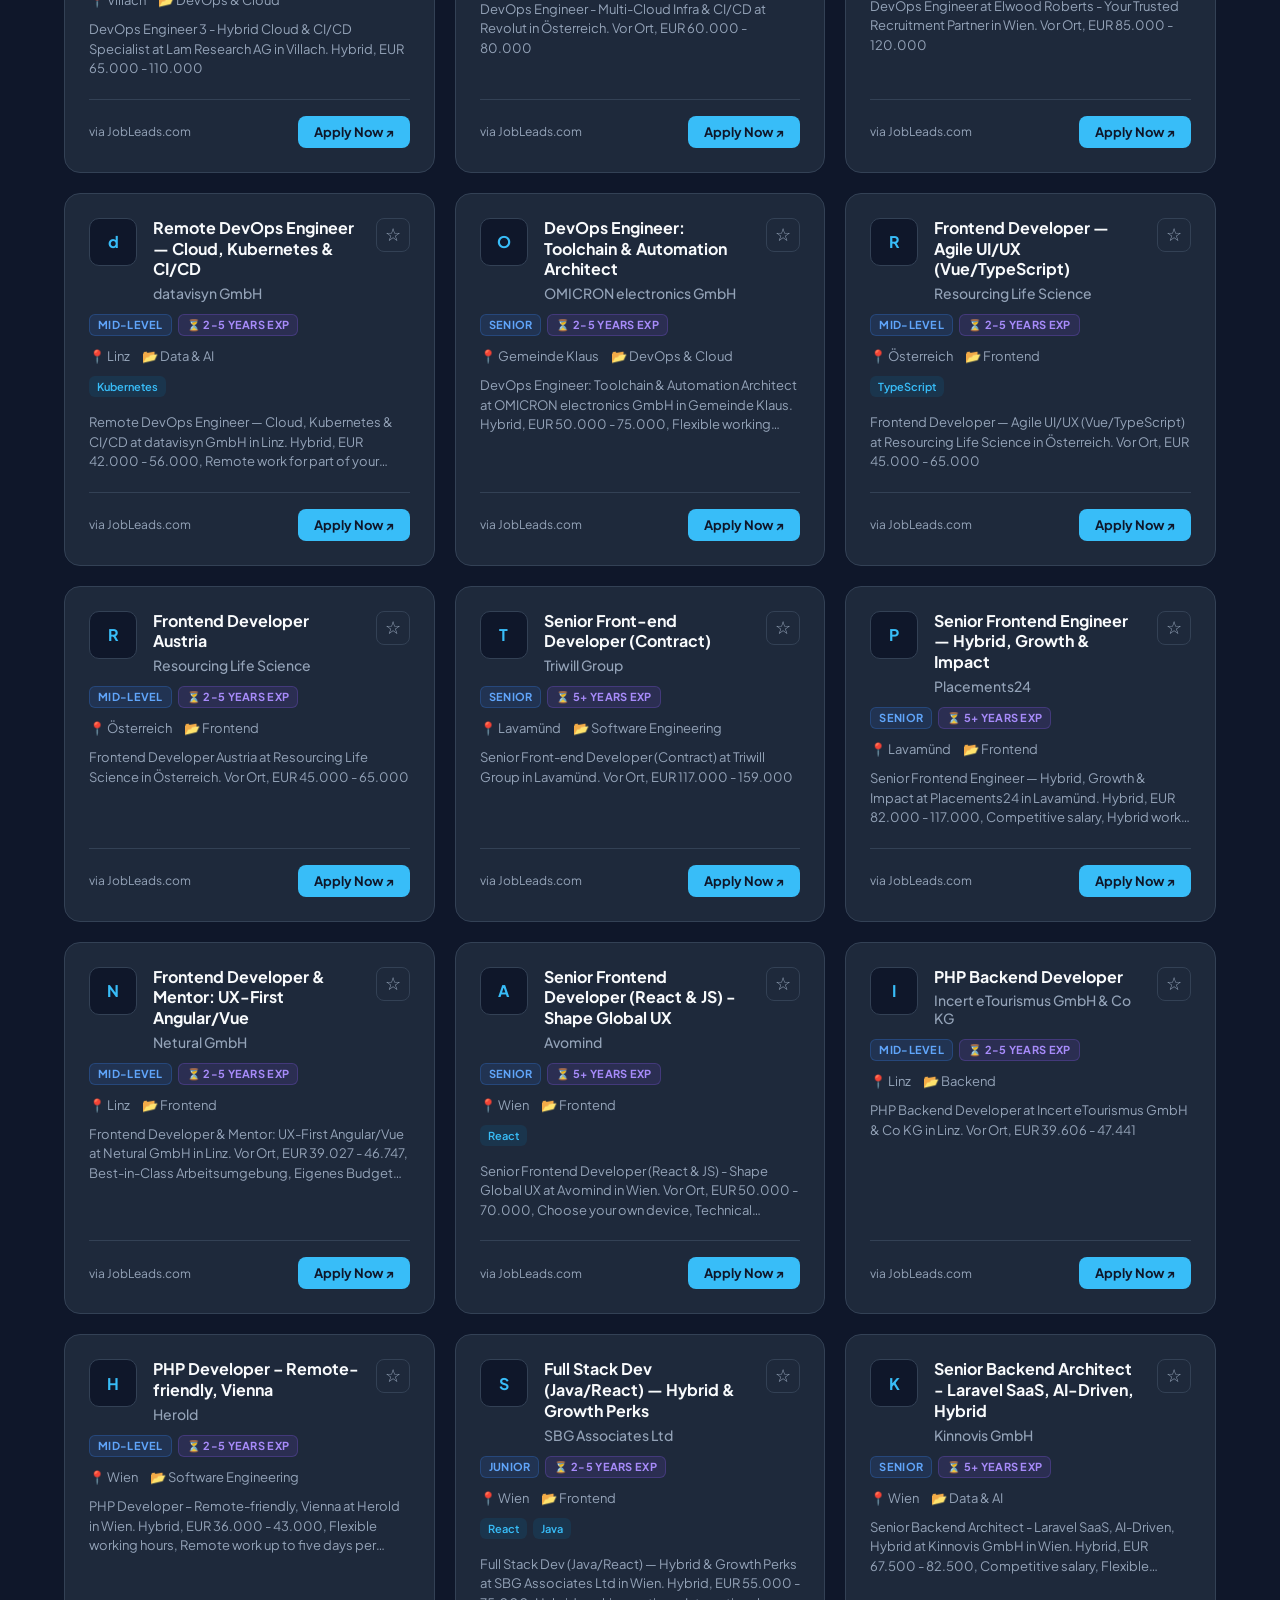
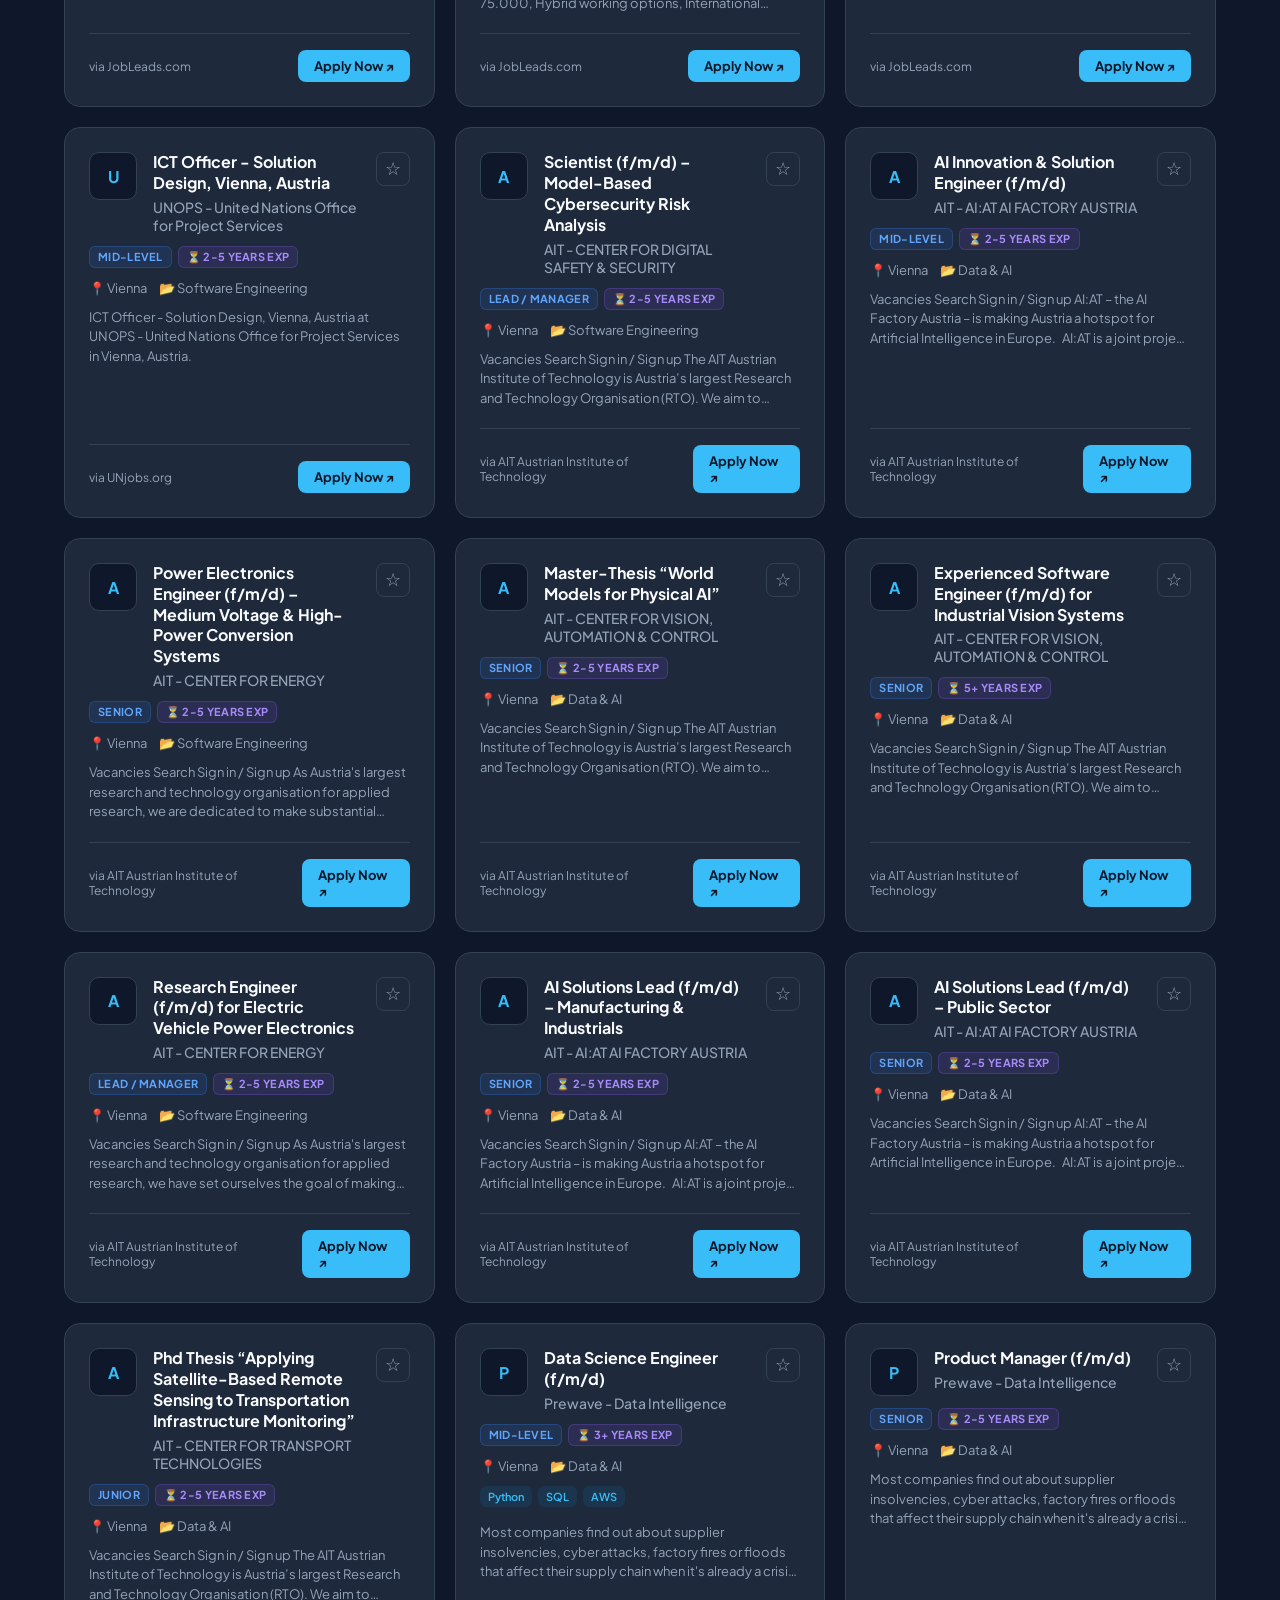
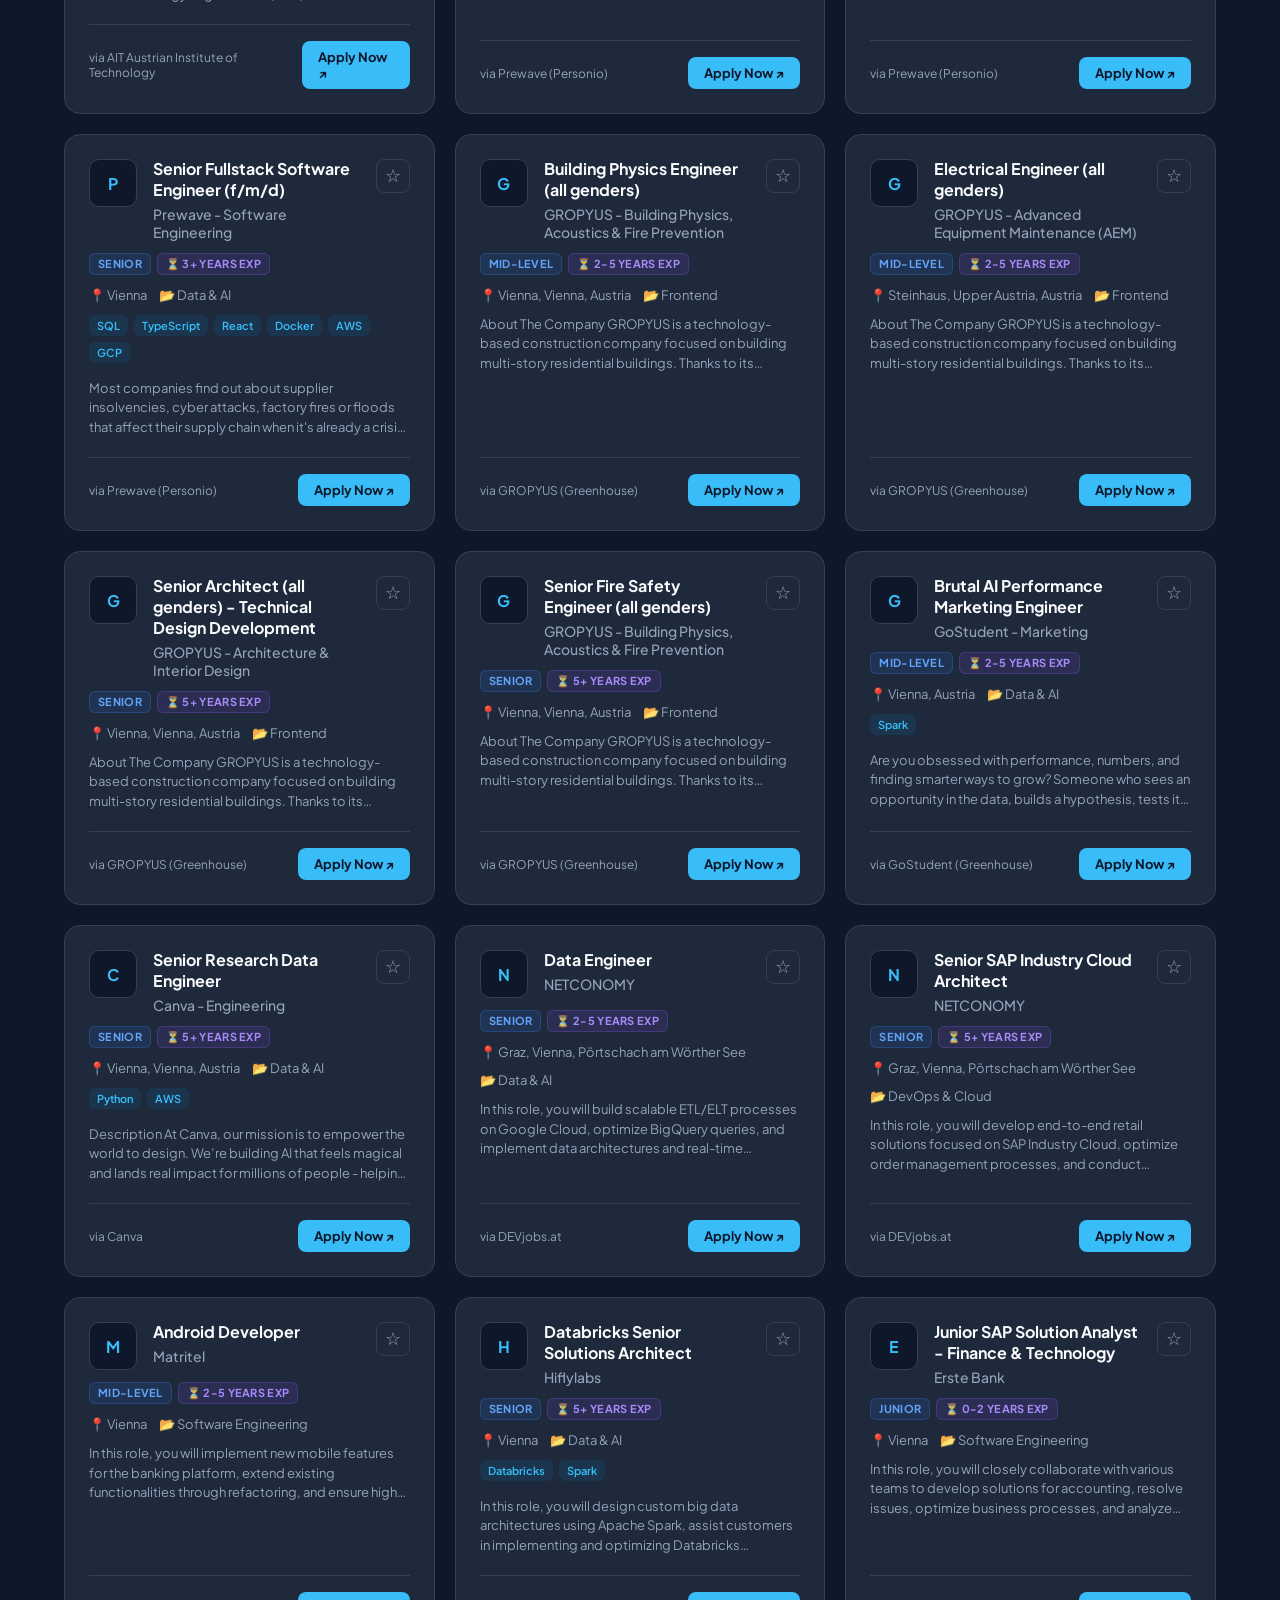
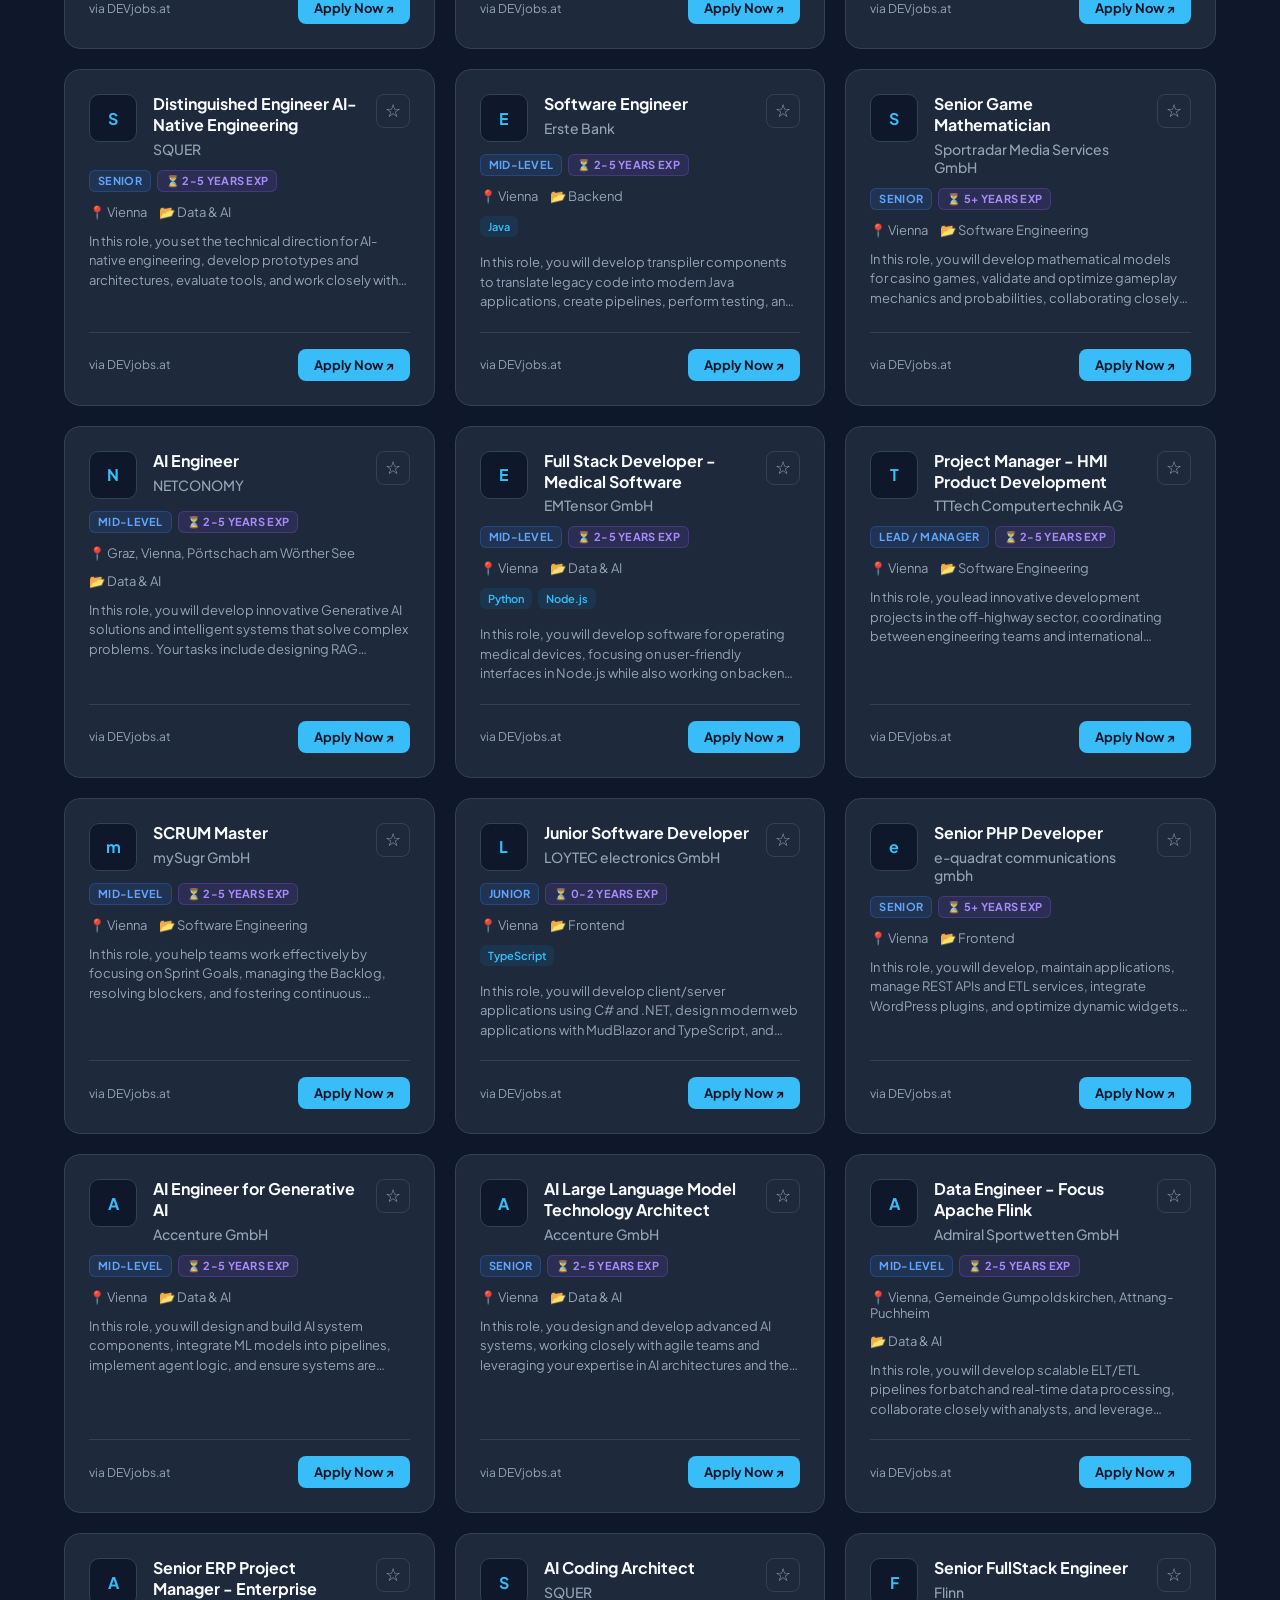
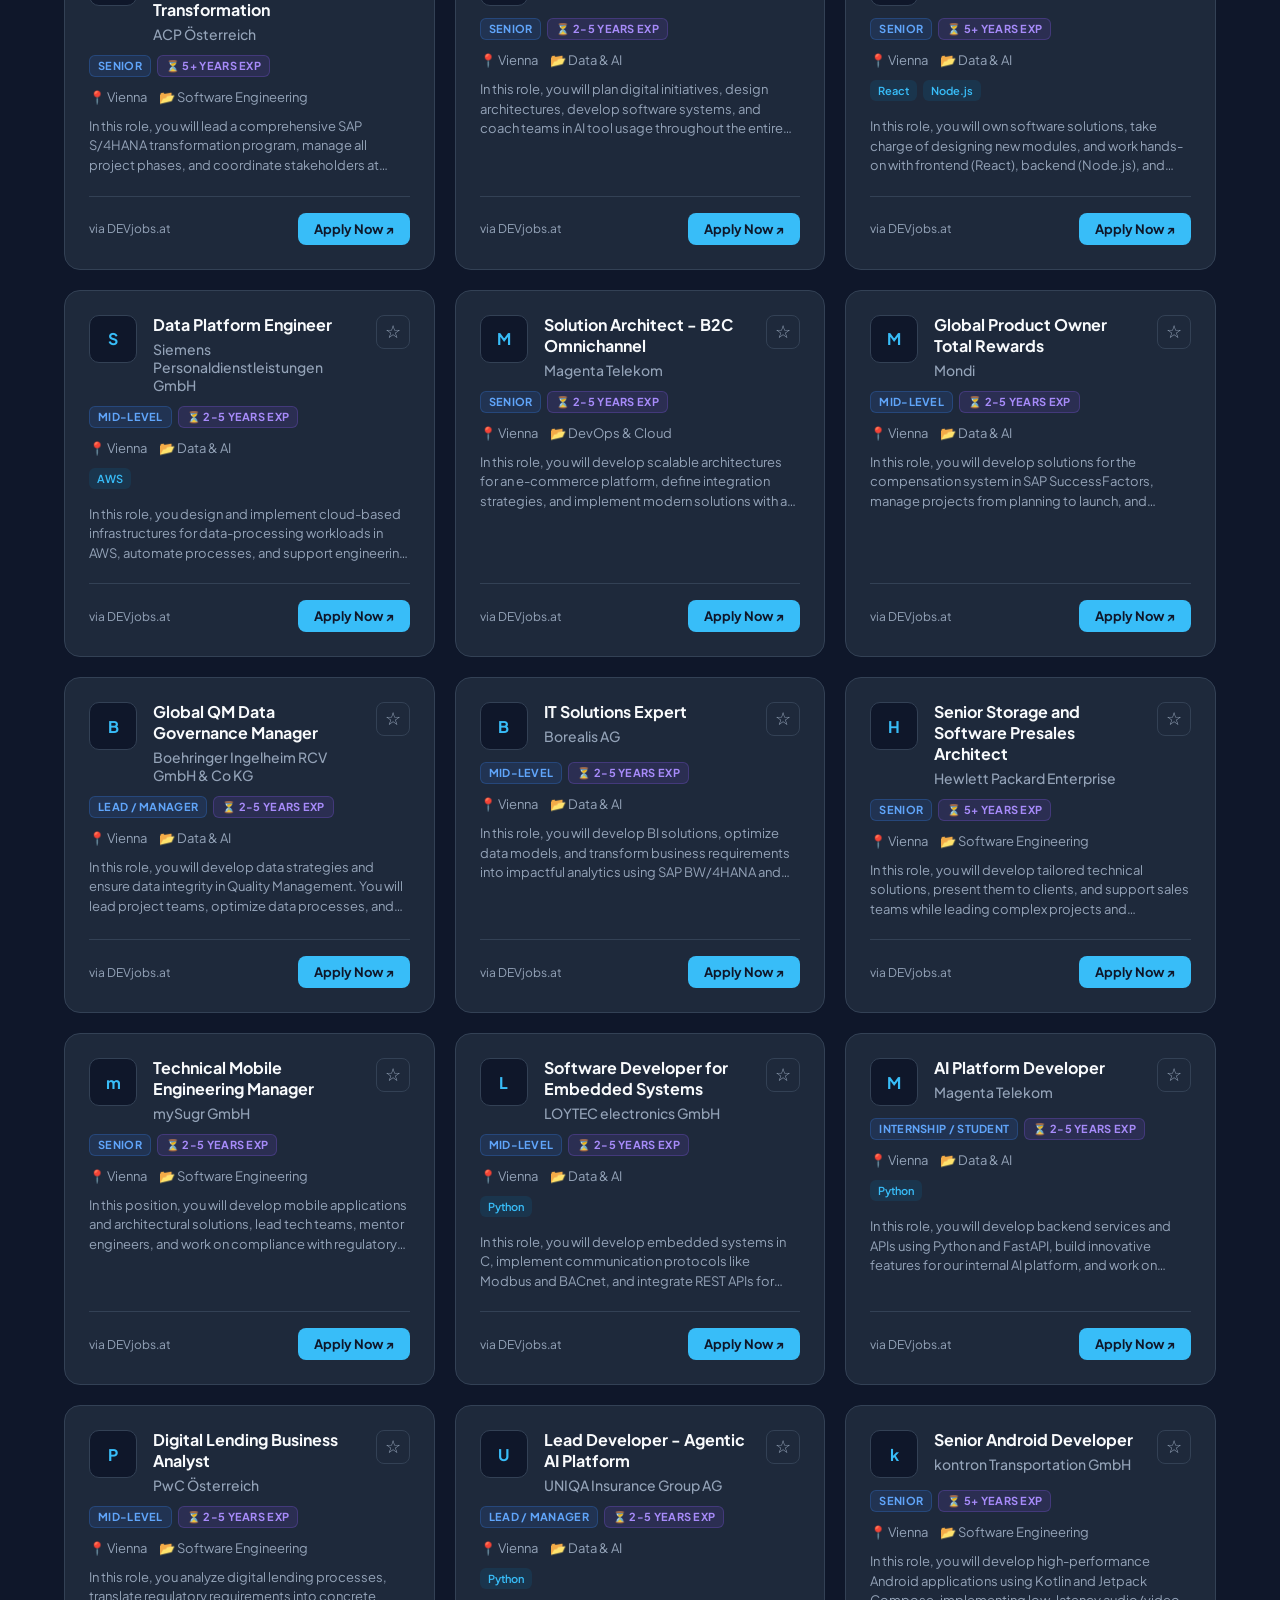
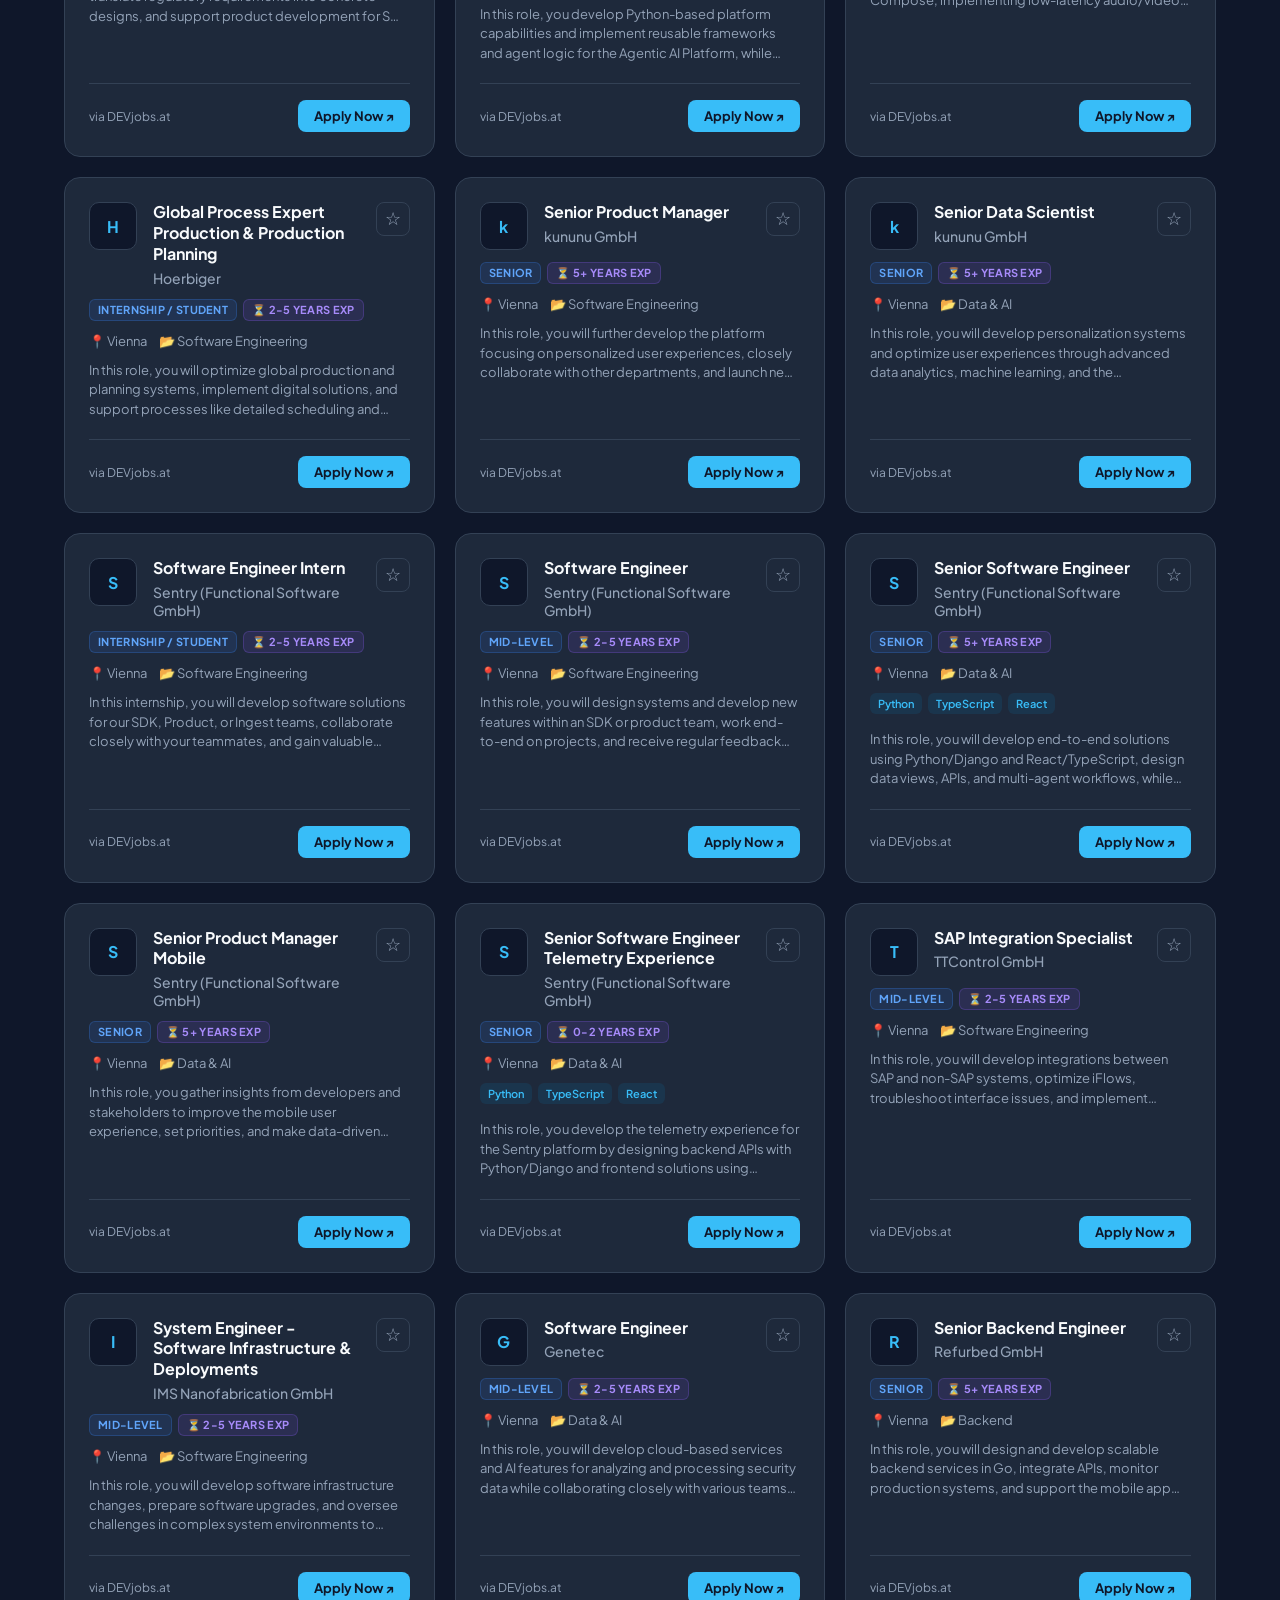
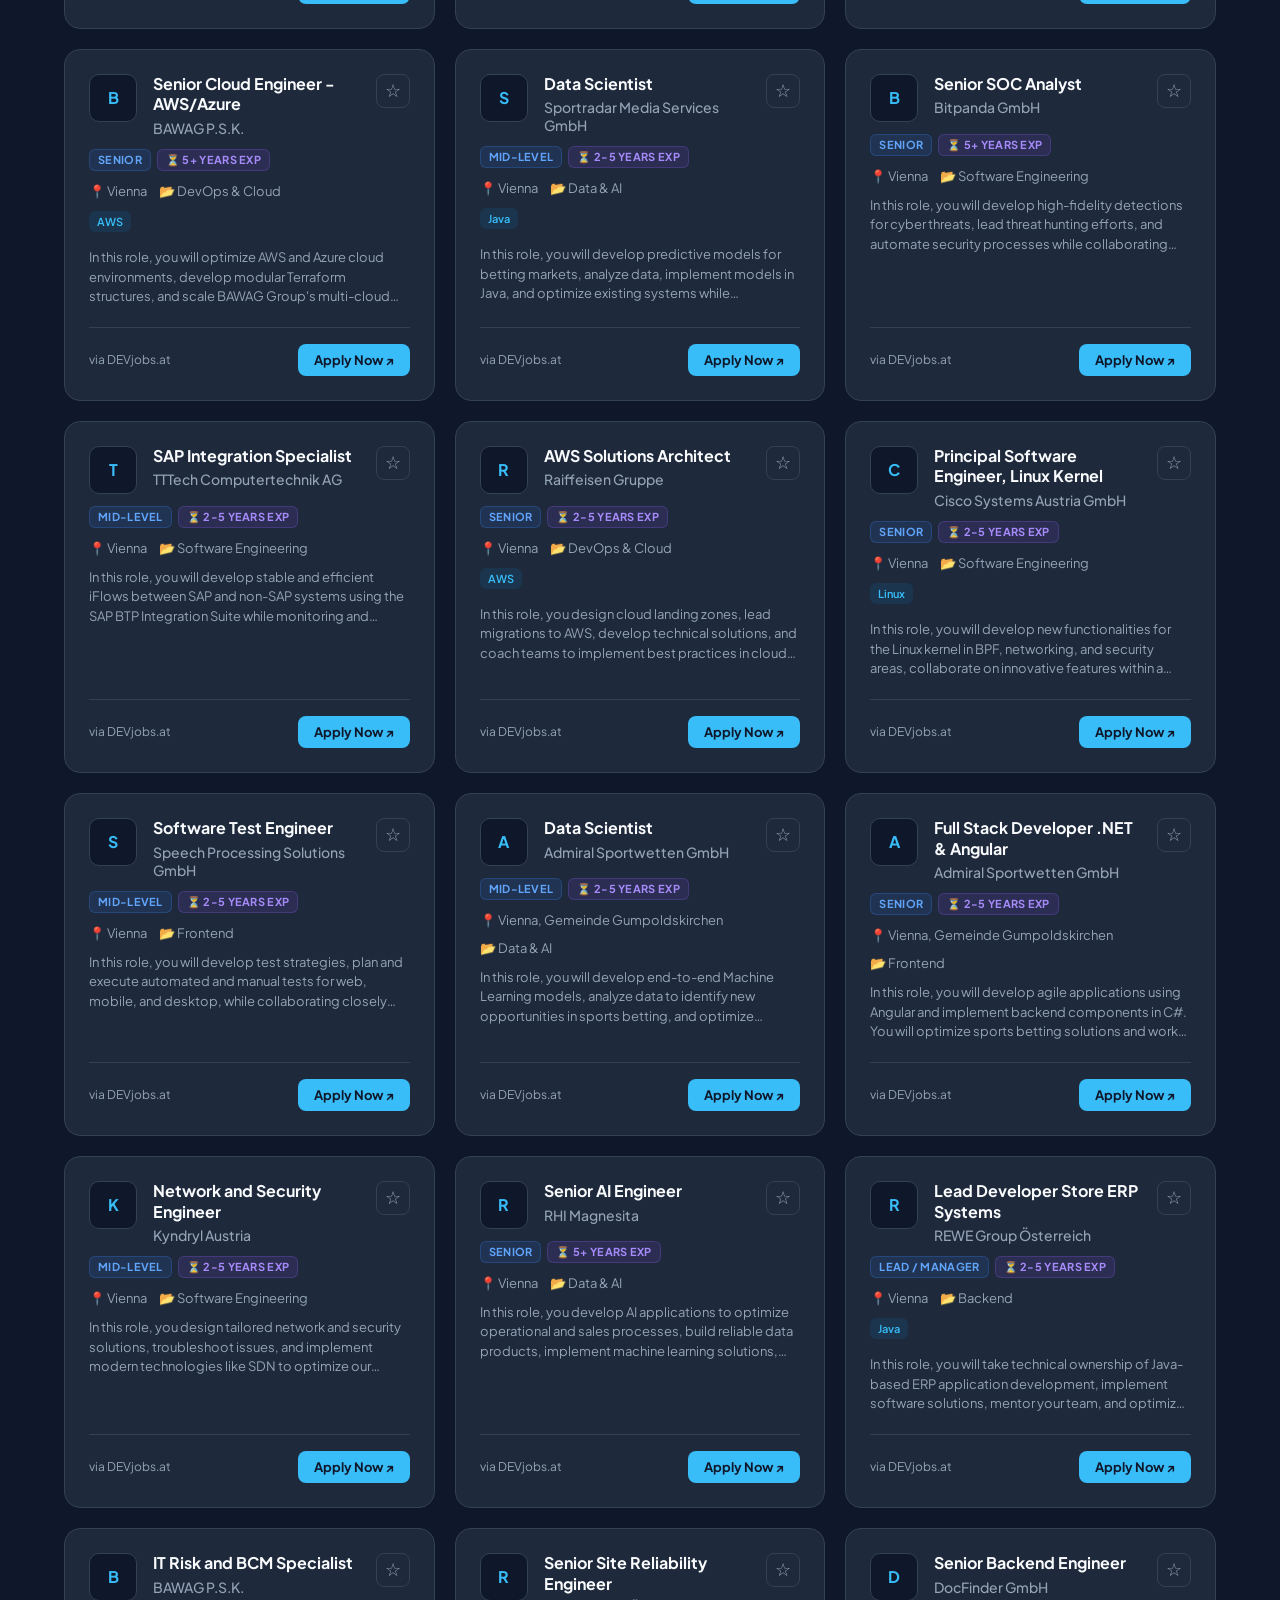
==== commit 58d4d063: "Add salary filter/sort, saved-jobs tracker, and city filter on cities - Salary badge, "Salary (gross" ====
--- a/index.html
+++ b/index.html
@@ -76,6 +76,19 @@
                 
                 <div class="filters-row">
                     <div class="filter-group">
+                        <label for="tracker-filter">My Jobs:</label>
+                        <select id="tracker-filter">
+                            <option value="All">All Jobs</option>
+                            <option value="tracked">All Tracked</option>
+                            <option value="saved">⭐ Saved</option>
+                            <option value="applied">📨 Applied</option>
+                            <option value="interview">💬 Interview</option>
+                            <option value="offer">🎉 Offer</option>
+                            <option value="rejected">✖ Rejected</option>
+                        </select>
+                    </div>
+
+                    <div class="filter-group">
                         <label for="location-filter">City / Region:</label>
                         <select id="location-filter">
                             <option value="All">All Locations (Austria)</option>
@@ -110,6 +123,27 @@
                             <option value="EU Work Permit Required">EU Work Permit Required</option>
                         </select>
                     </div>
+
+                    <div class="filter-group">
+                        <label for="salary-filter">Salary (gross/yr):</label>
+                        <select id="salary-filter">
+                            <option value="All">Any Salary</option>
+                            <option value="stated">Salary Stated</option>
+                            <option value="40000">€40k+</option>
+                            <option value="50000">€50k+</option>
+                            <option value="60000">€60k+</option>
+                            <option value="70000">€70k+</option>
+                            <option value="80000">€80k+</option>
+                        </select>
+                    </div>
+
+                    <div class="filter-group">
+                        <label for="sort-select">Sort:</label>
+                        <select id="sort-select">
+                            <option value="default">Default</option>
+                            <option value="salary">Highest Salary</option>
+                        </select>
+                    </div>
                 </div>
             </div>
 
--- a/styles.css
+++ b/styles.css
@@ -329,6 +329,77 @@
     background-color: #10b98120;
     color: #34d399;
     border: 1px solid #10b98140;
+}
+
+.salary-badge {
+    background-color: #f59e0b20;
+    color: #fbbf24;
+    border: 1px solid #f59e0b40;
+    text-transform: none;
+}
+
+.cv-badge {
+    background-color: #38bdf820;
+    color: var(--accent);
+    border: 1px solid #38bdf840;
+    text-transform: none;
+    text-decoration: none;
+}
+
+.expired-badge {
+    background-color: #ef444420;
+    color: #f87171;
+    border: 1px solid #ef444440;
+}
+
+.save-btn {
+    margin-left: auto;
+    align-self: flex-start;
+    background: transparent;
+    border: 1px solid var(--card-border);
+    color: var(--text-secondary);
+    font-size: 18px;
+    line-height: 1;
+    width: 34px;
+    height: 34px;
+    flex-shrink: 0;
+    border-radius: 8px;
+    cursor: pointer;
+    transition: color 0.2s ease, border-color 0.2s ease;
+}
+
+.save-btn:hover,
+.save-btn.saved {
+    color: #fbbf24;
+    border-color: #f59e0b80;
+}
+
+.job-card.tracked {
+    border-color: #f59e0b60;
+}
+
+.track-row {
+    display: flex;
+    flex-wrap: wrap;
+    align-items: center;
+    gap: 8px;
+    margin-bottom: 12px;
+}
+
+.track-select {
+    background-color: var(--card-bg);
+    border: 1px solid #f59e0b60;
+    color: var(--text-primary);
+    padding: 4px 8px;
+    border-radius: 6px;
+    font-family: inherit;
+    font-size: 12px;
+    cursor: pointer;
+}
+
+.track-date {
+    font-size: 12px;
+    color: var(--text-secondary);
 }
 
 .exp-badge {
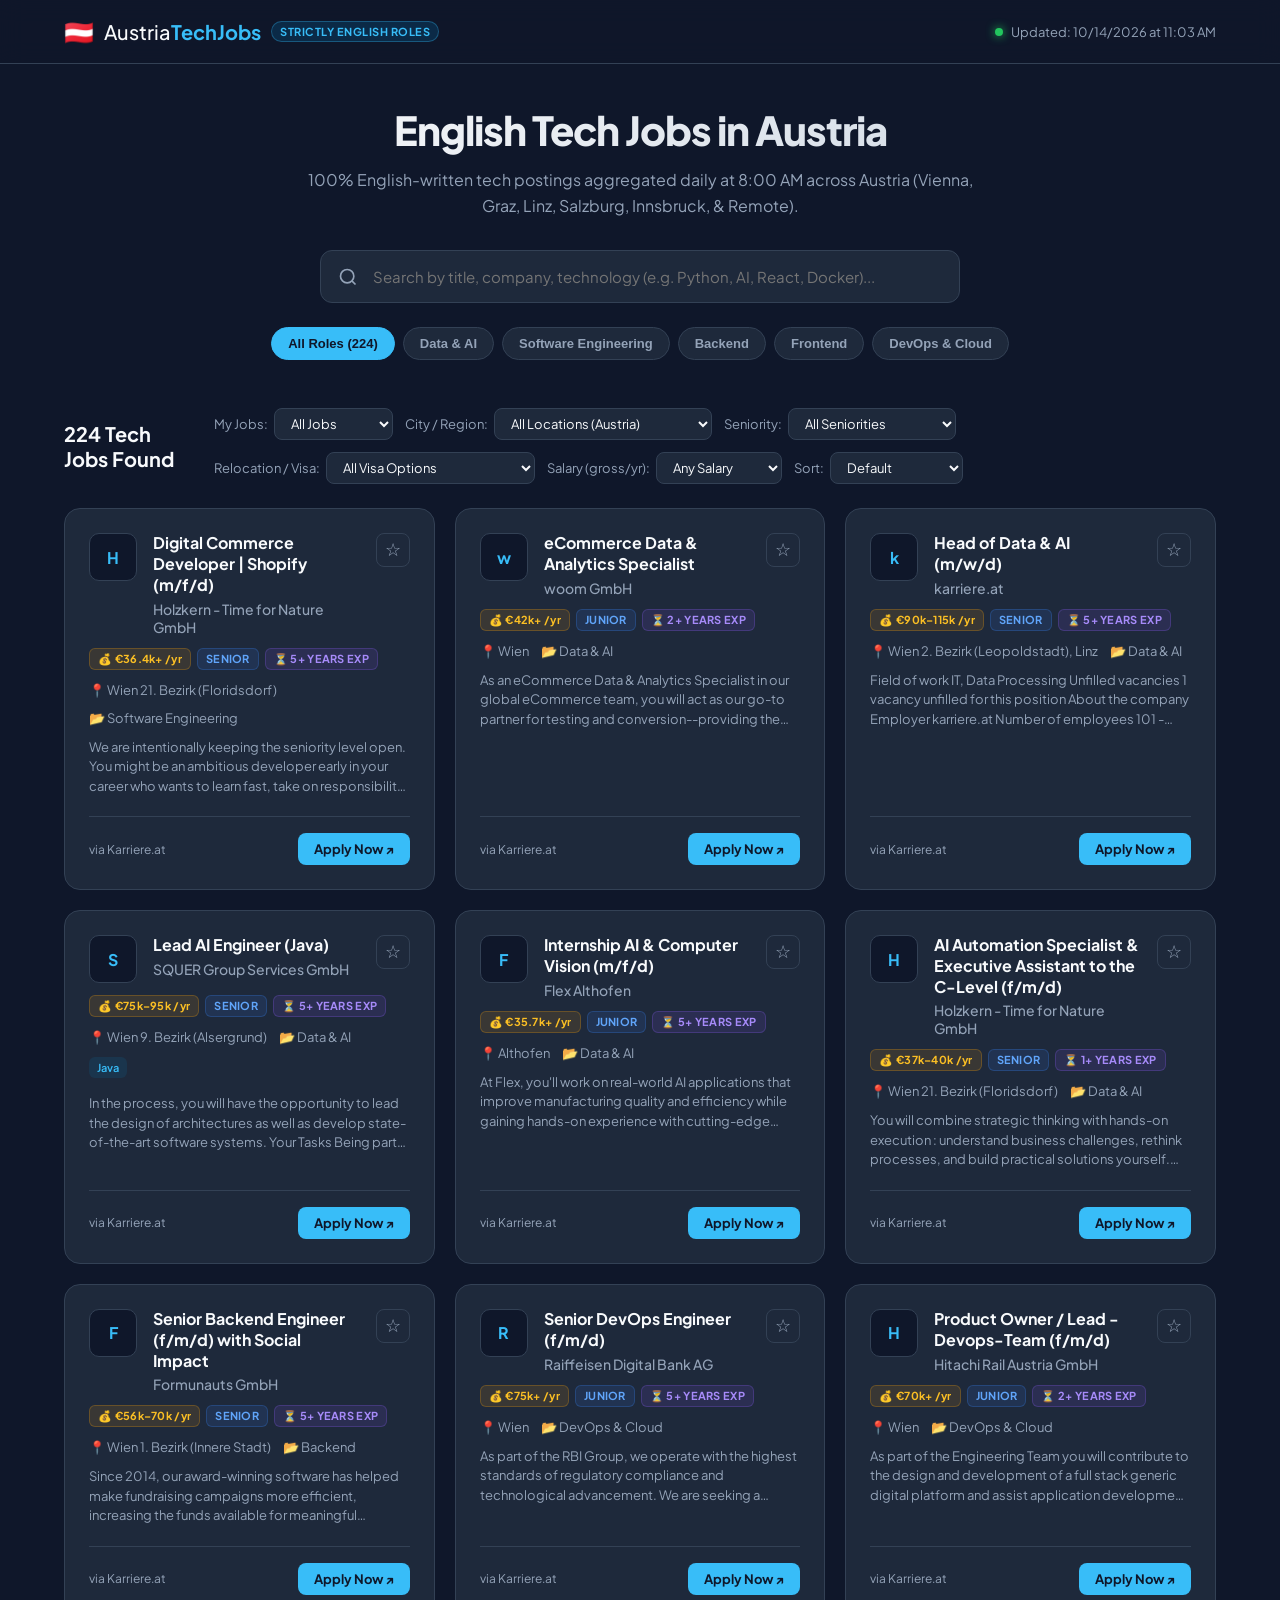
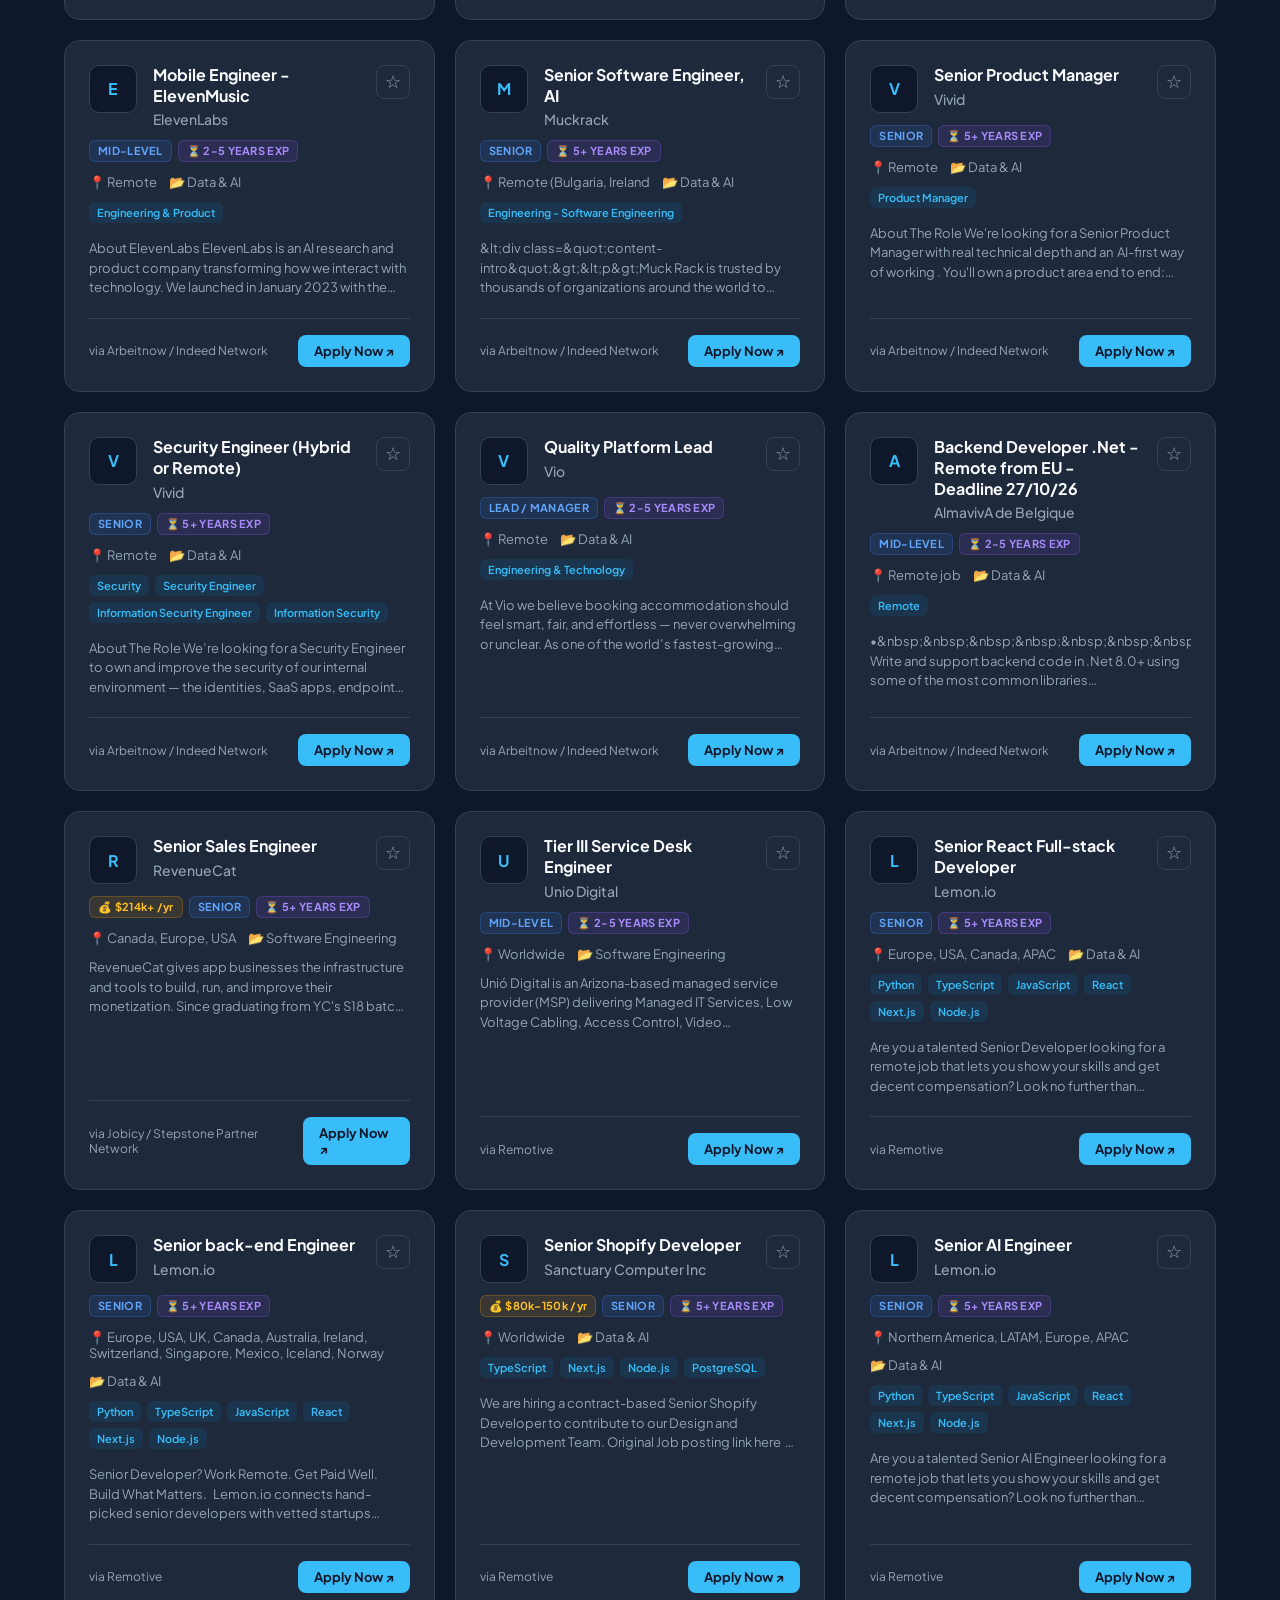
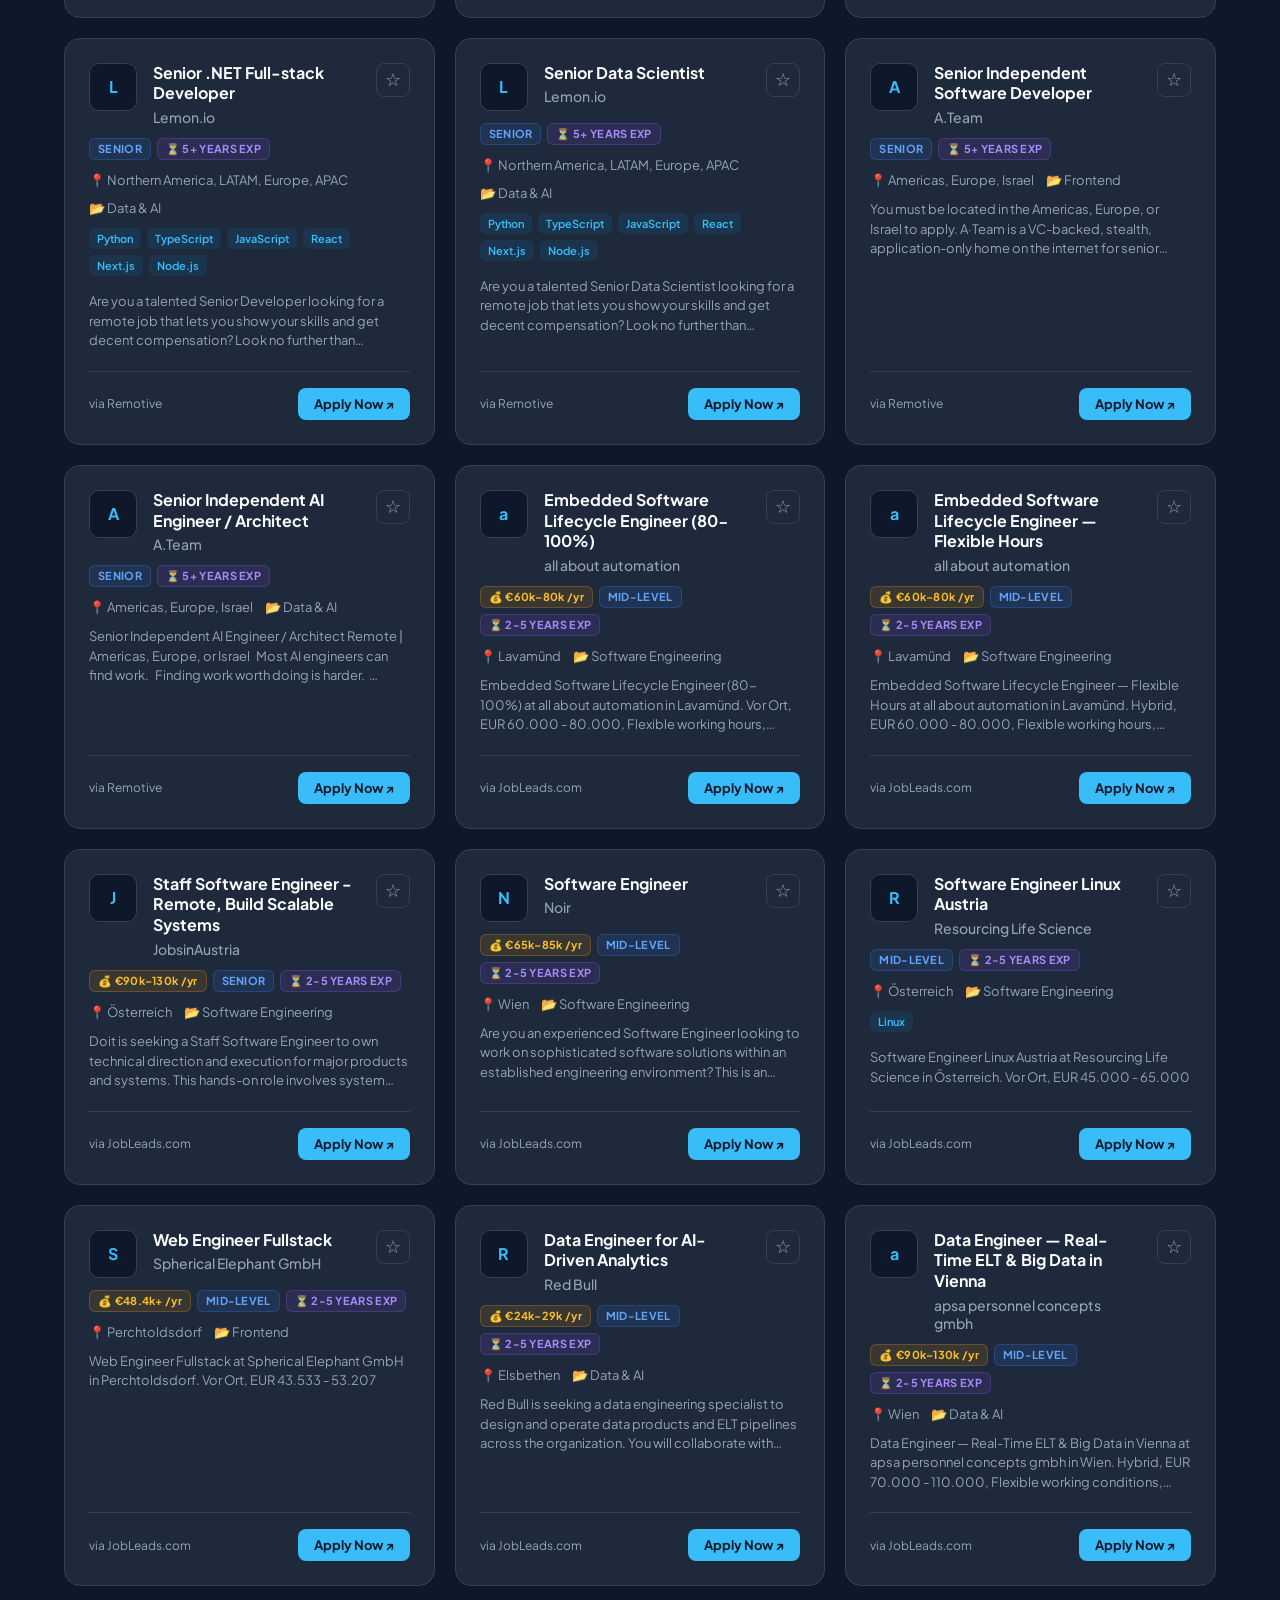
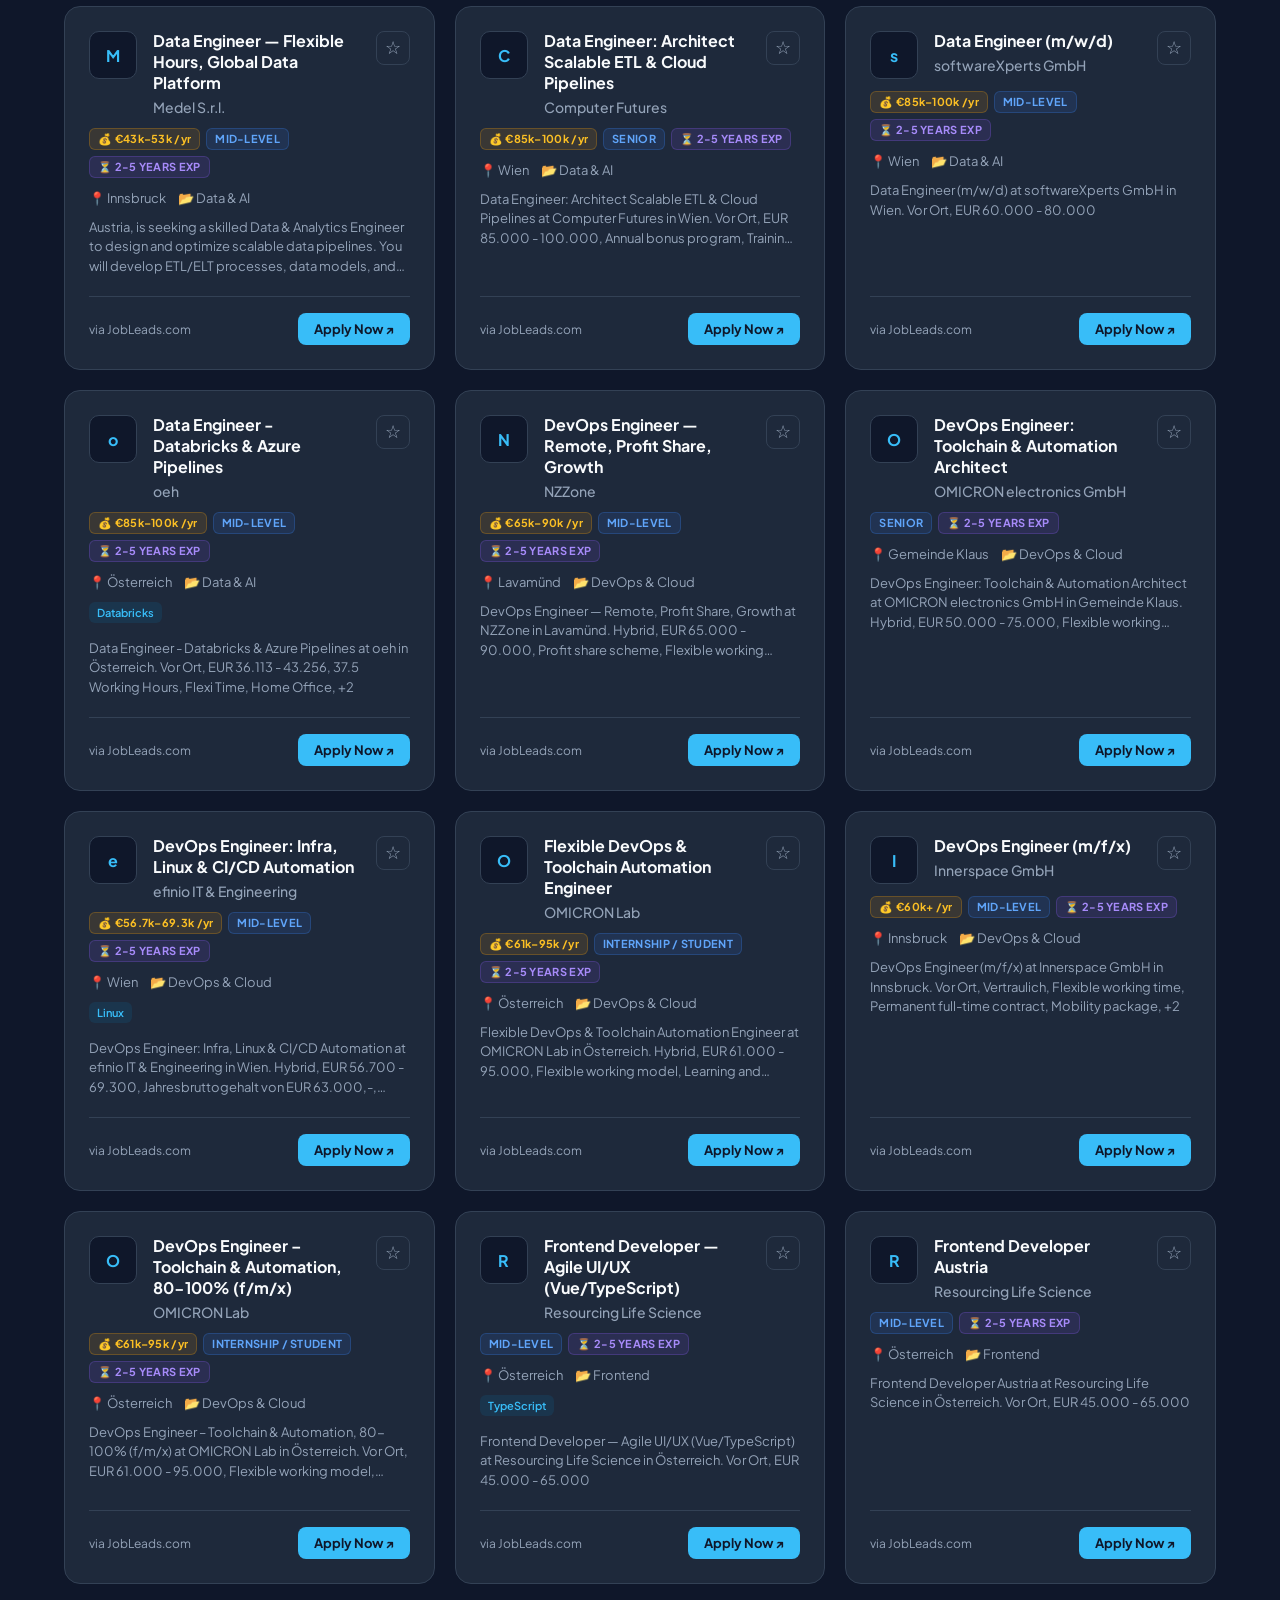
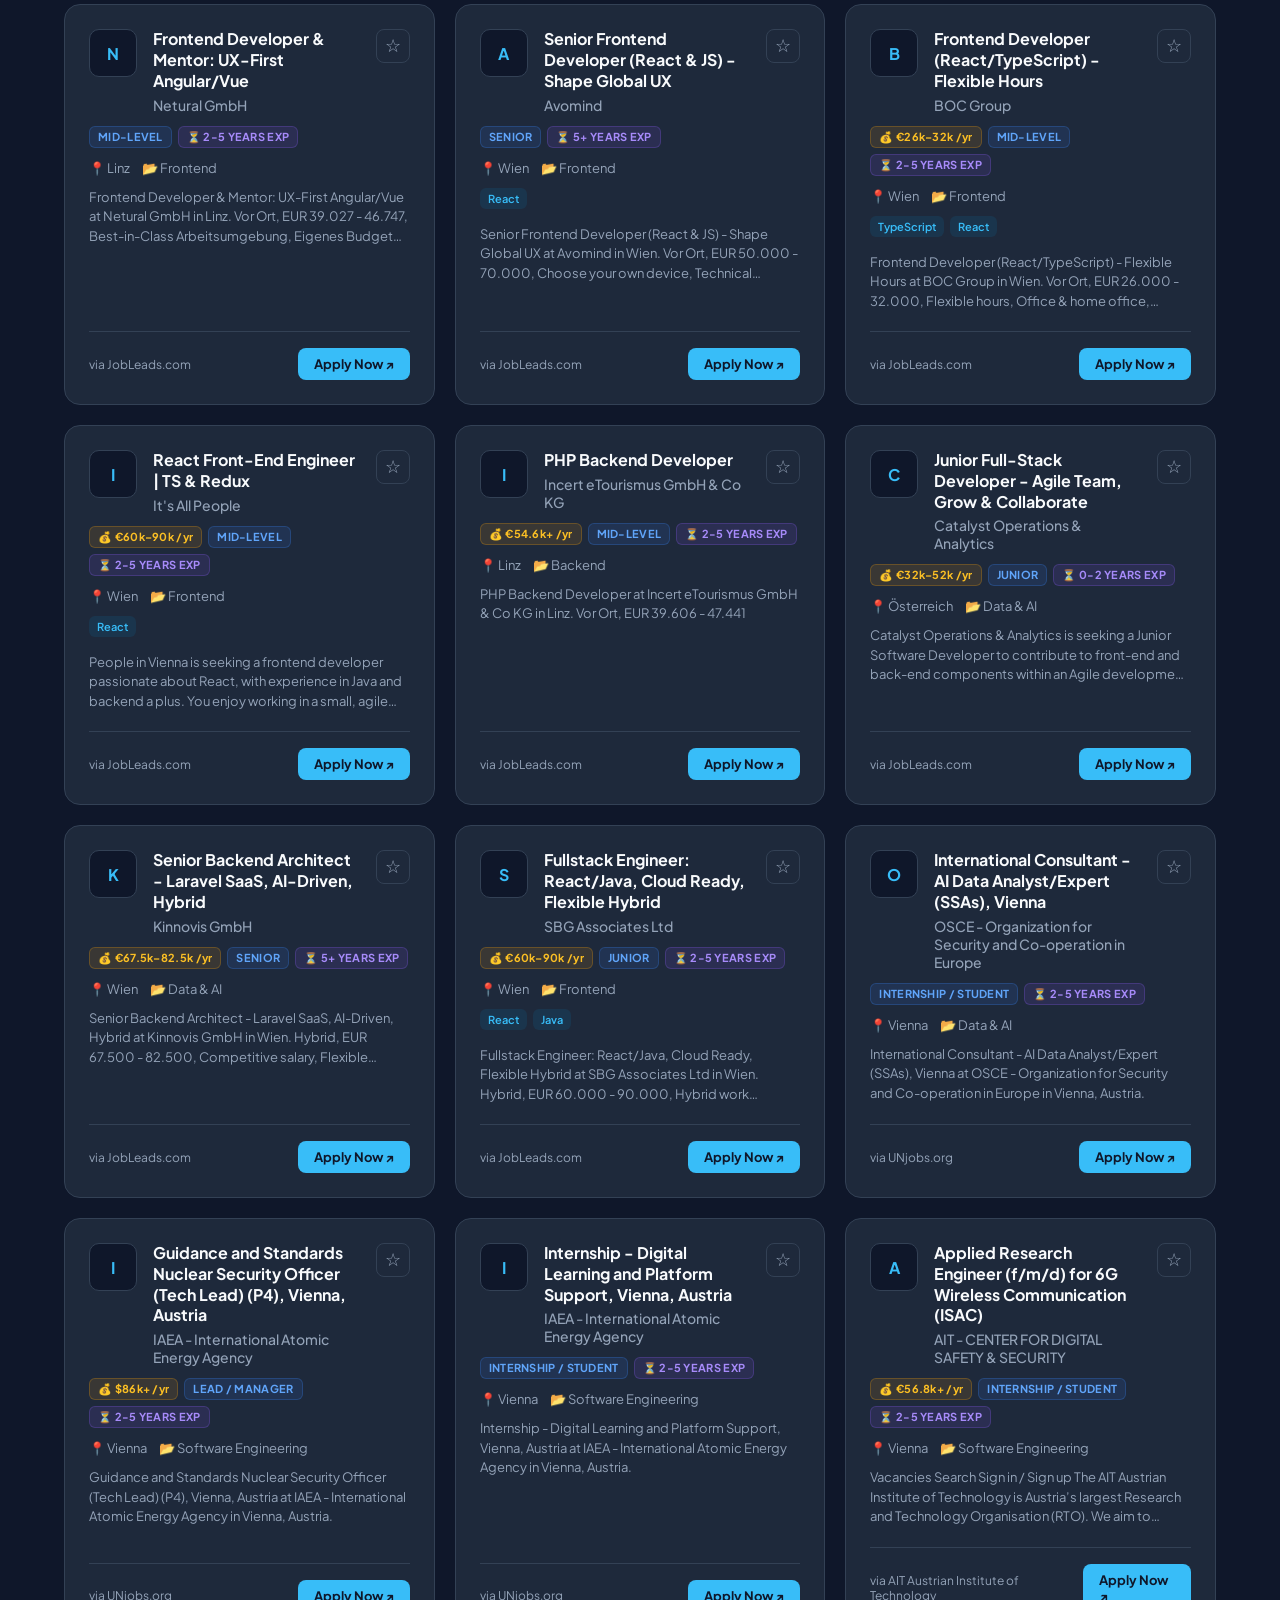
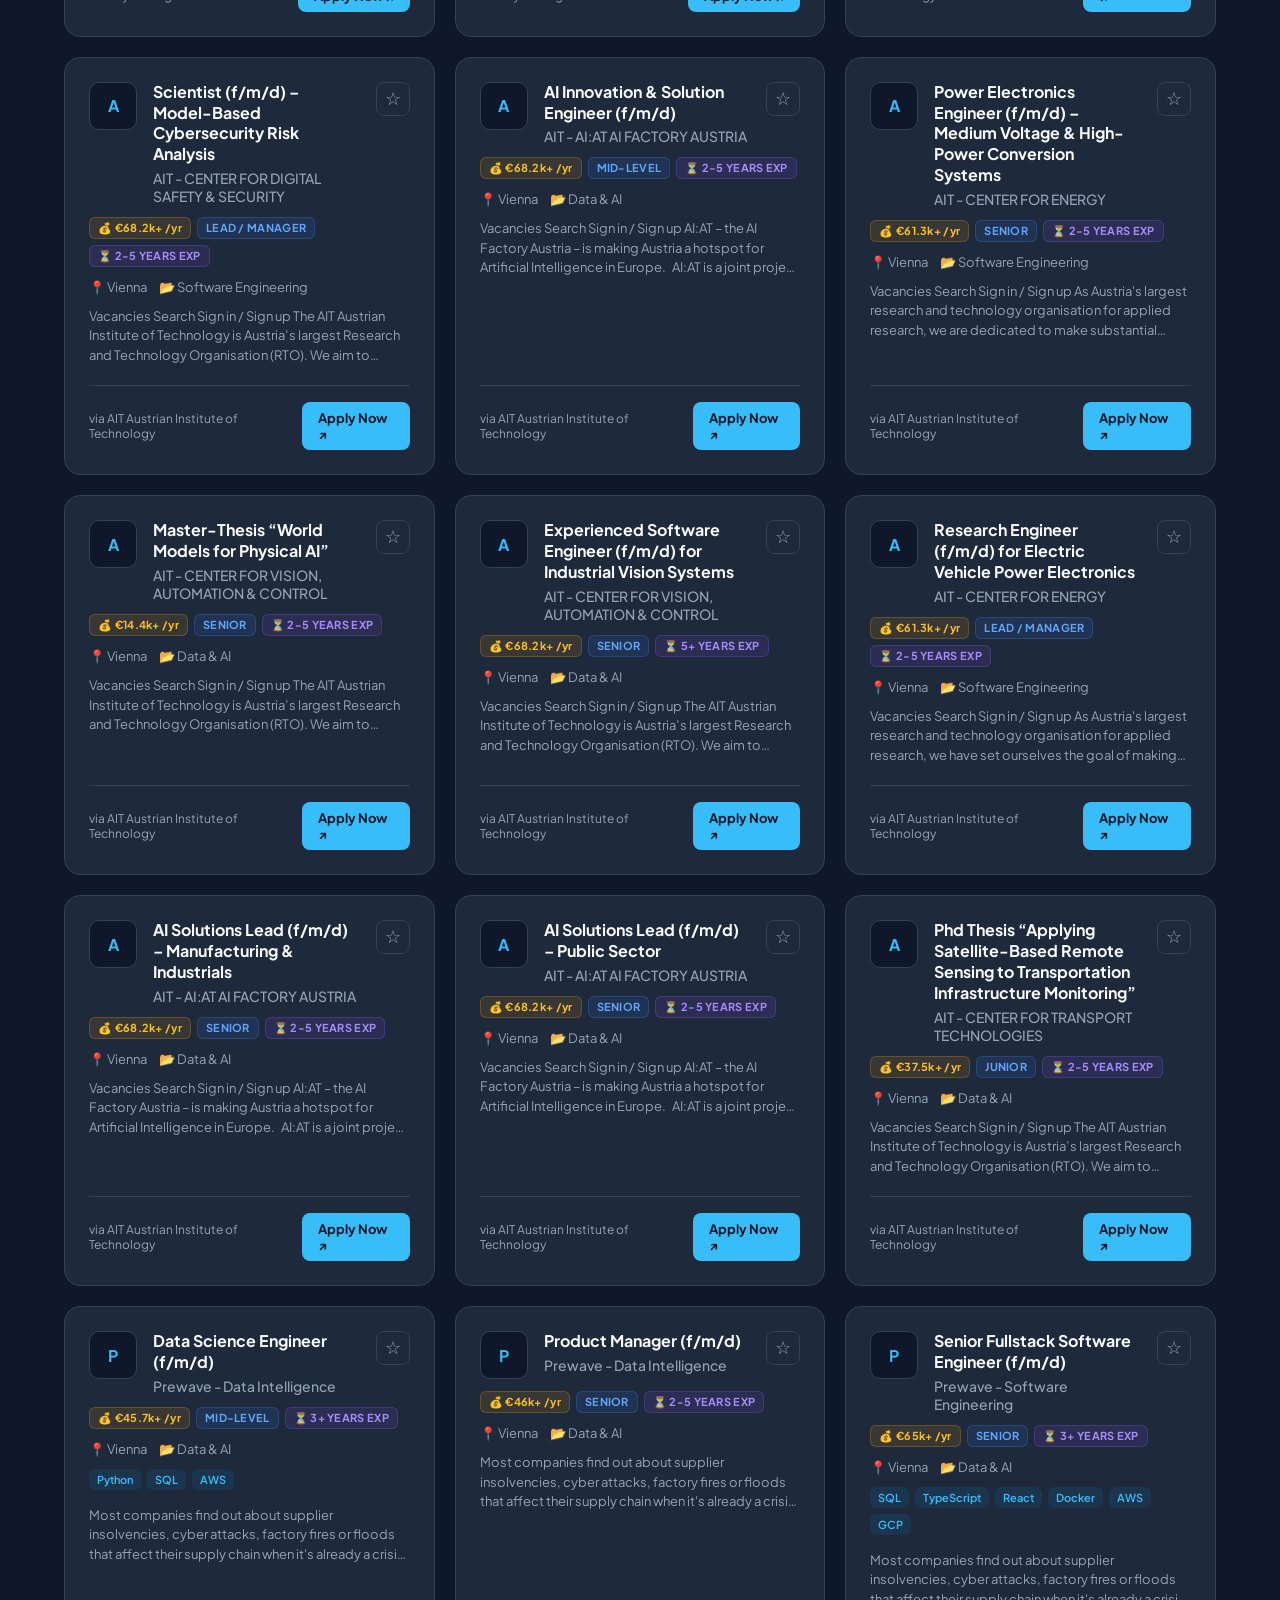
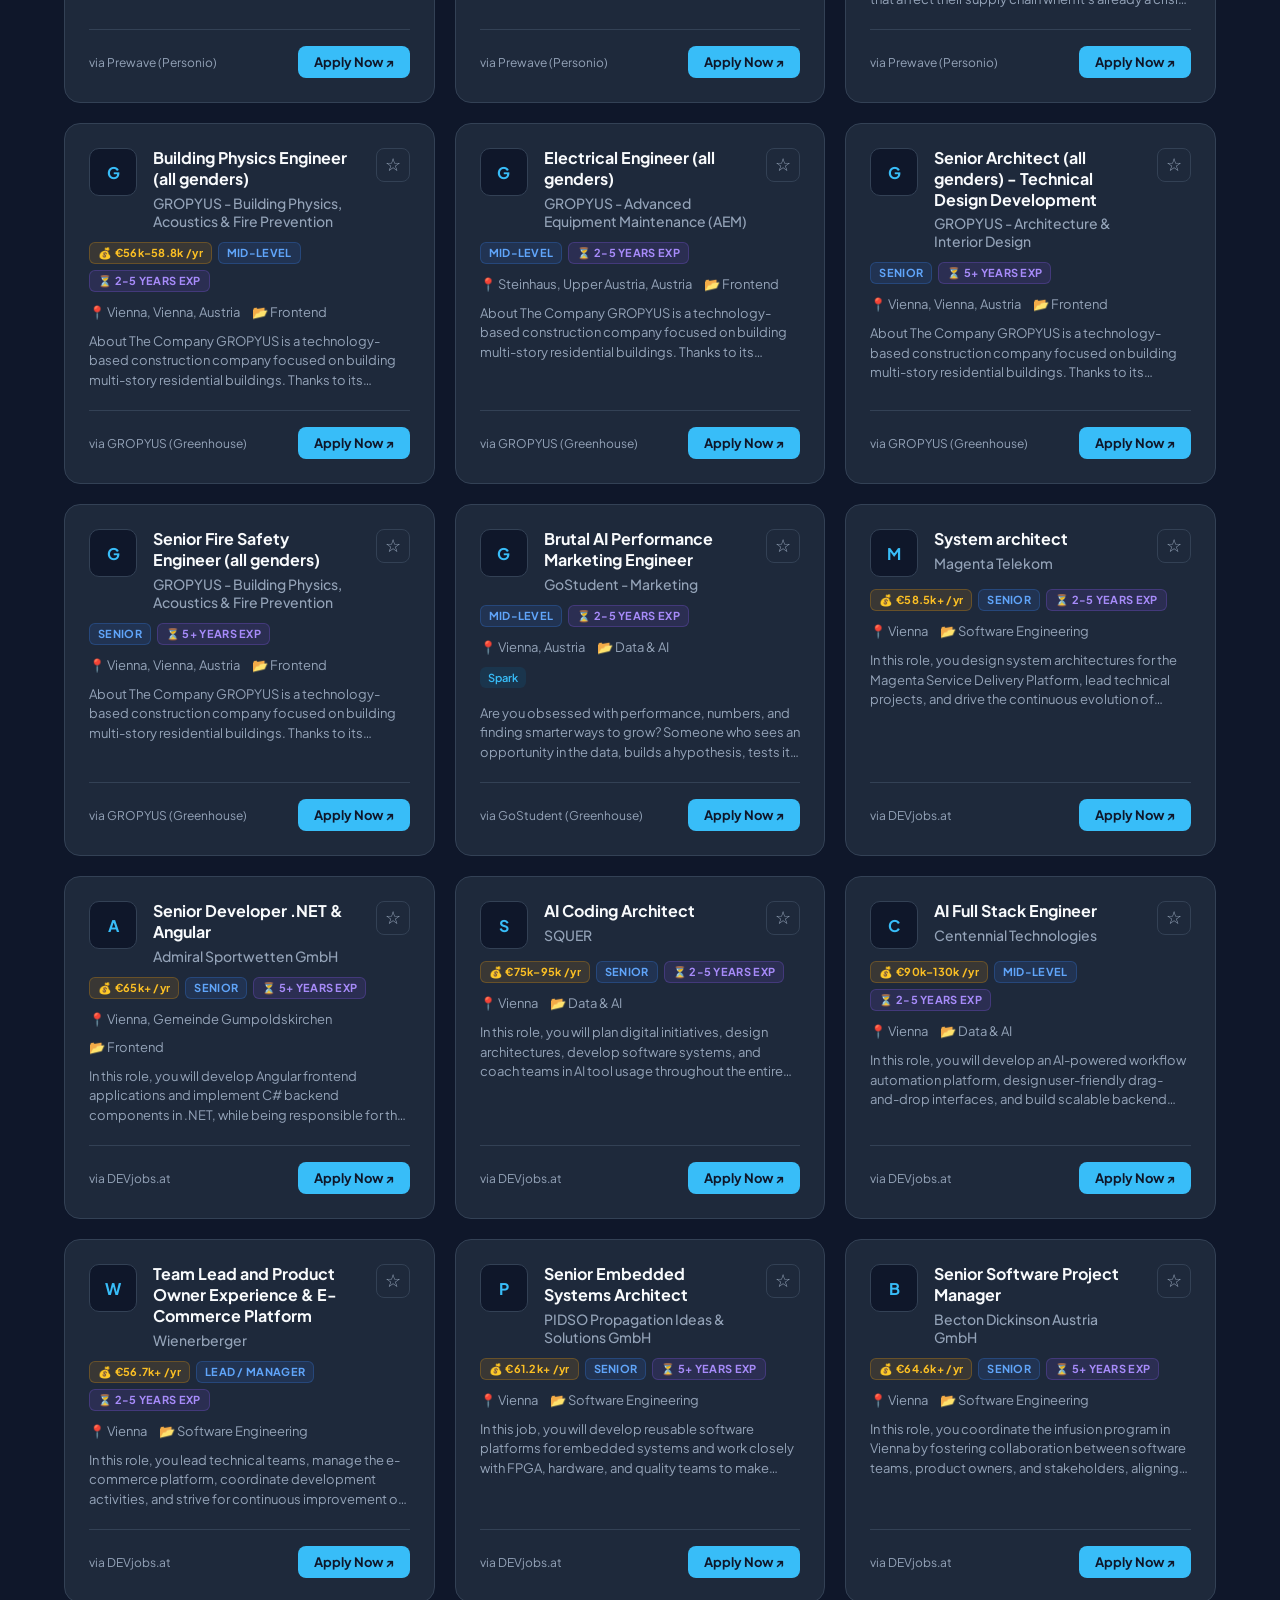
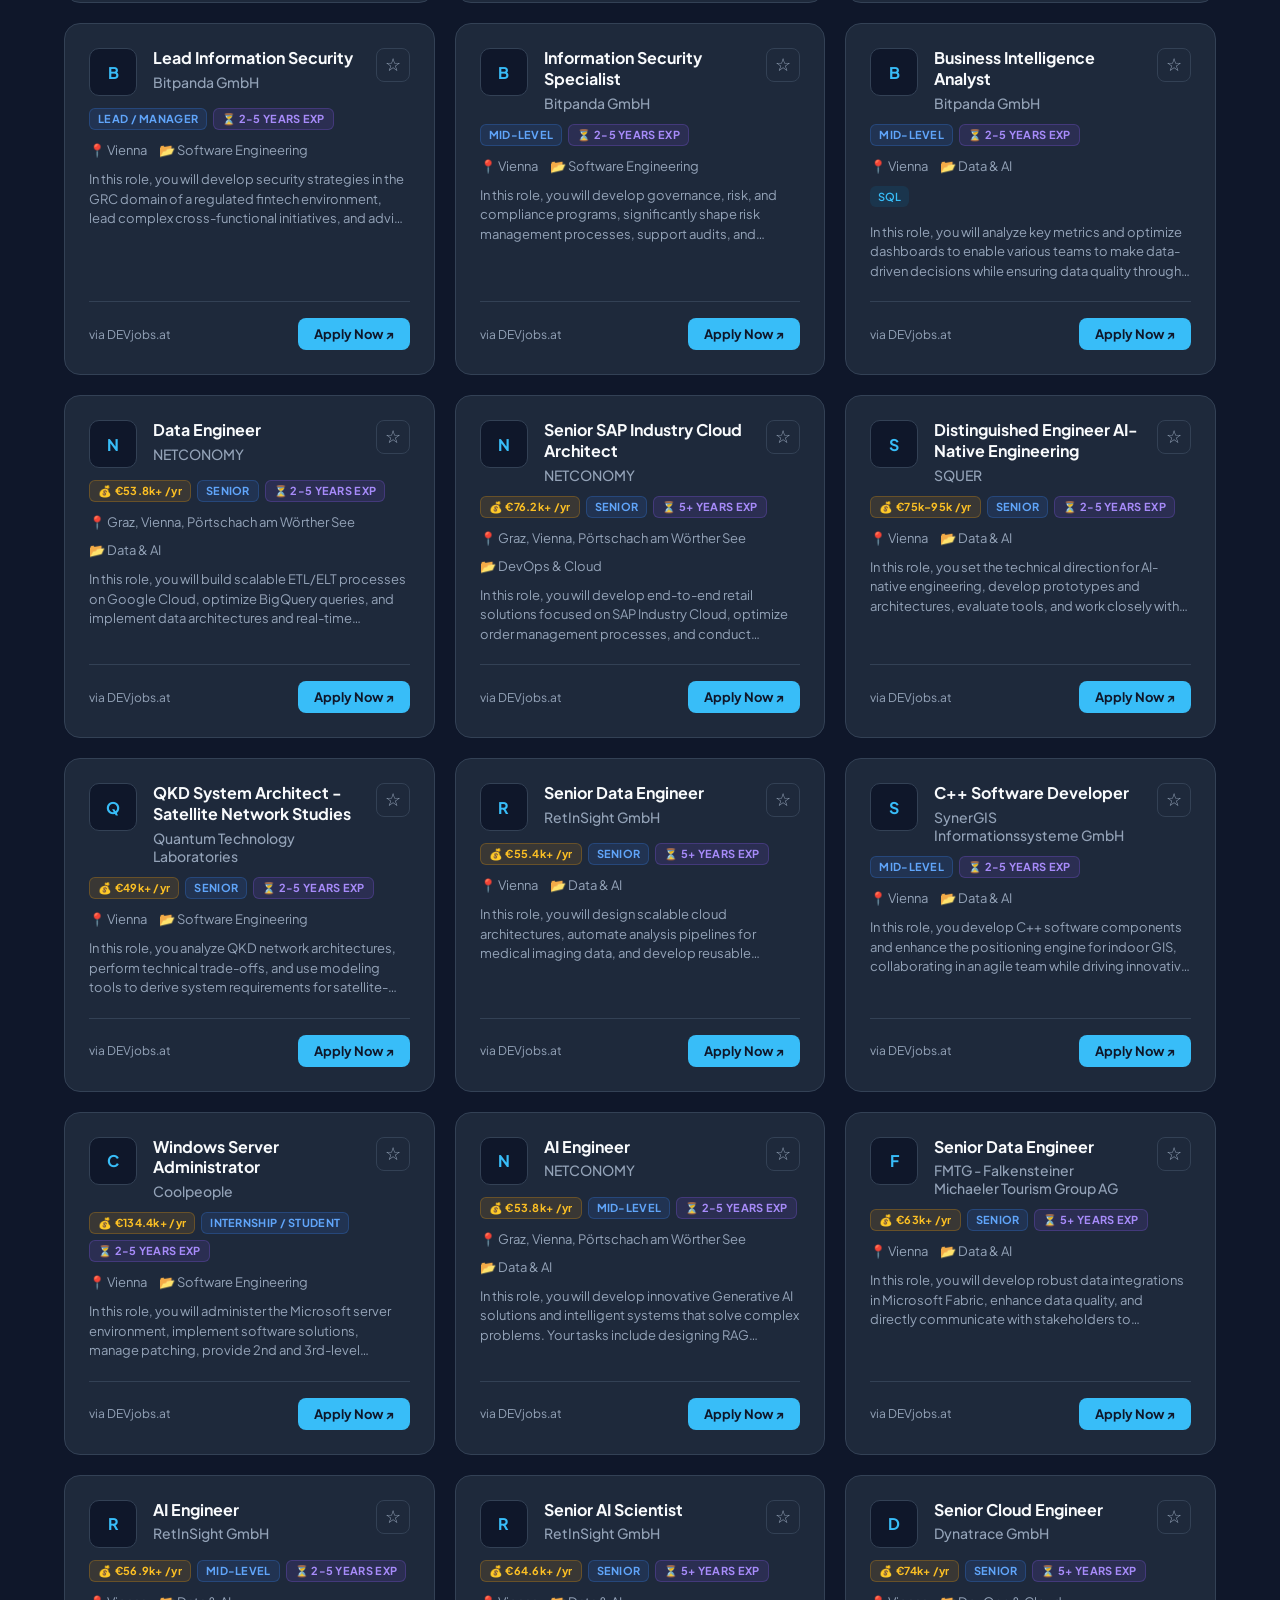
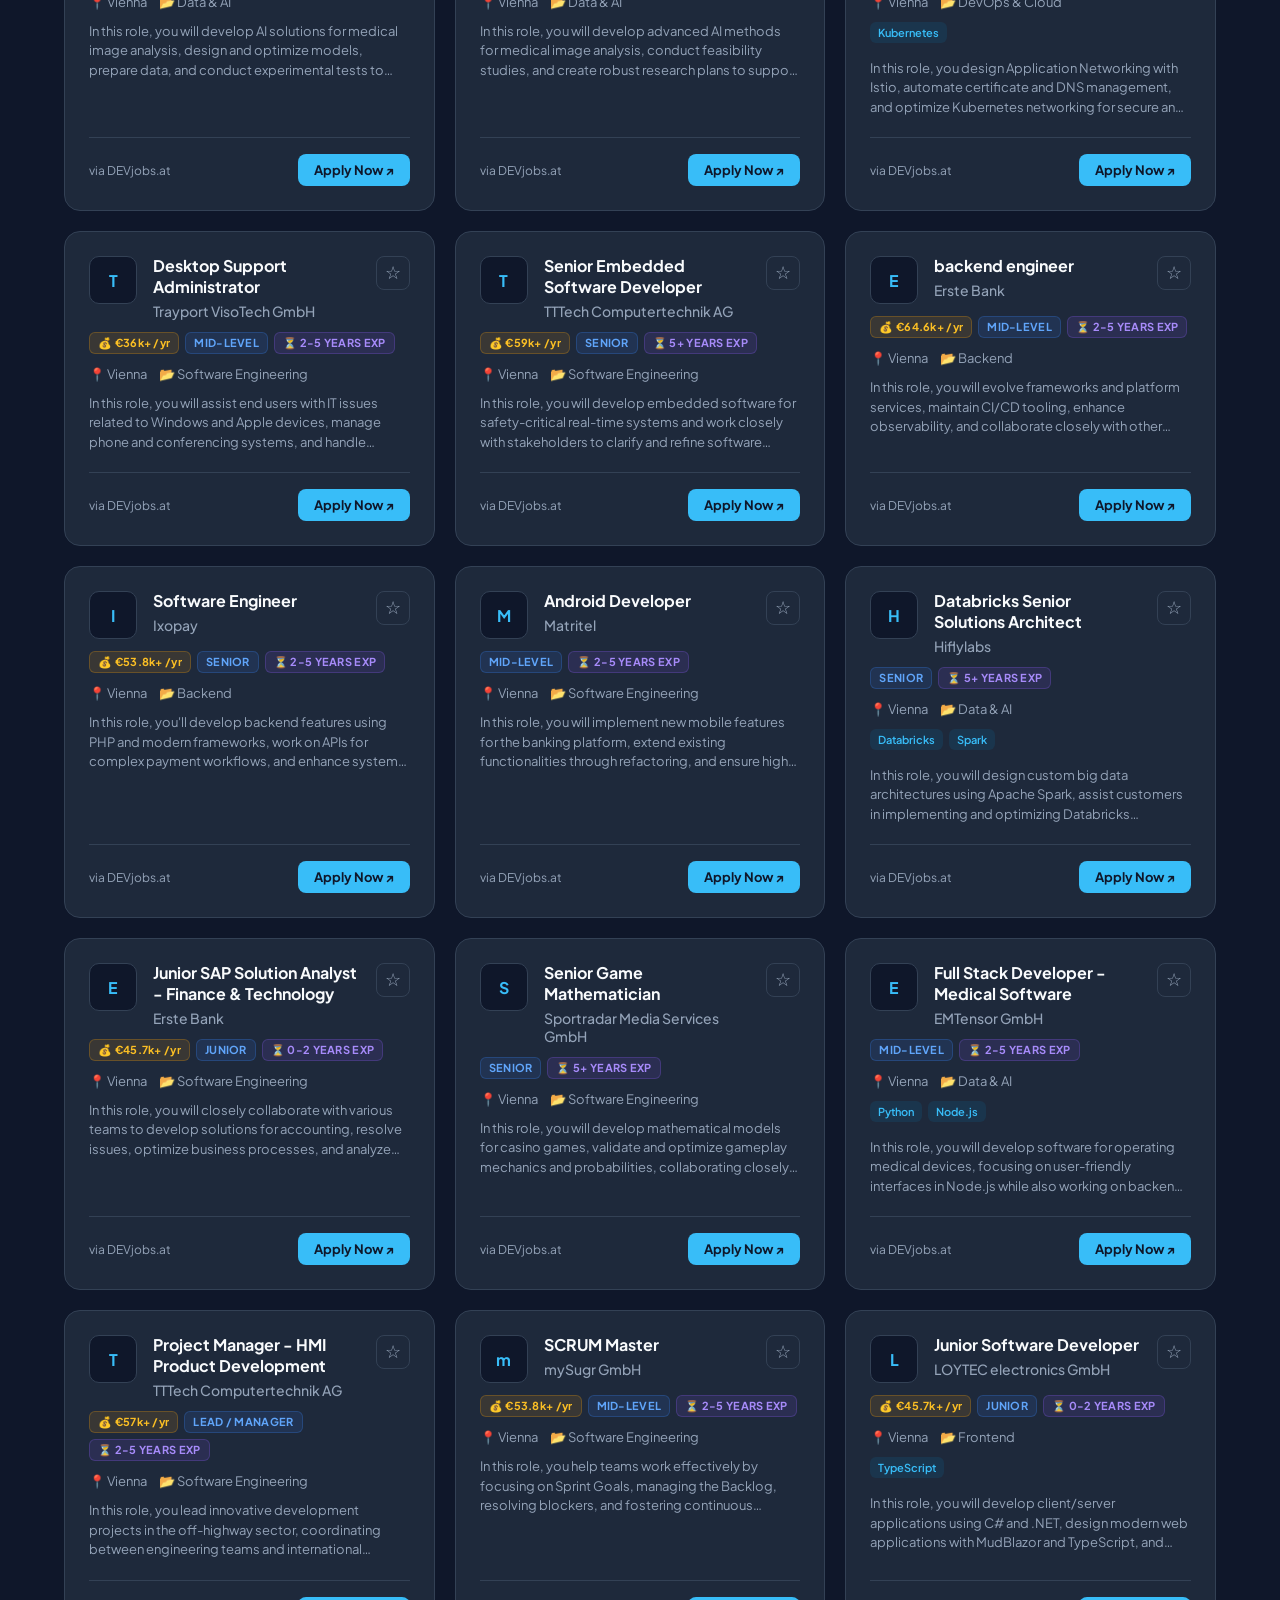
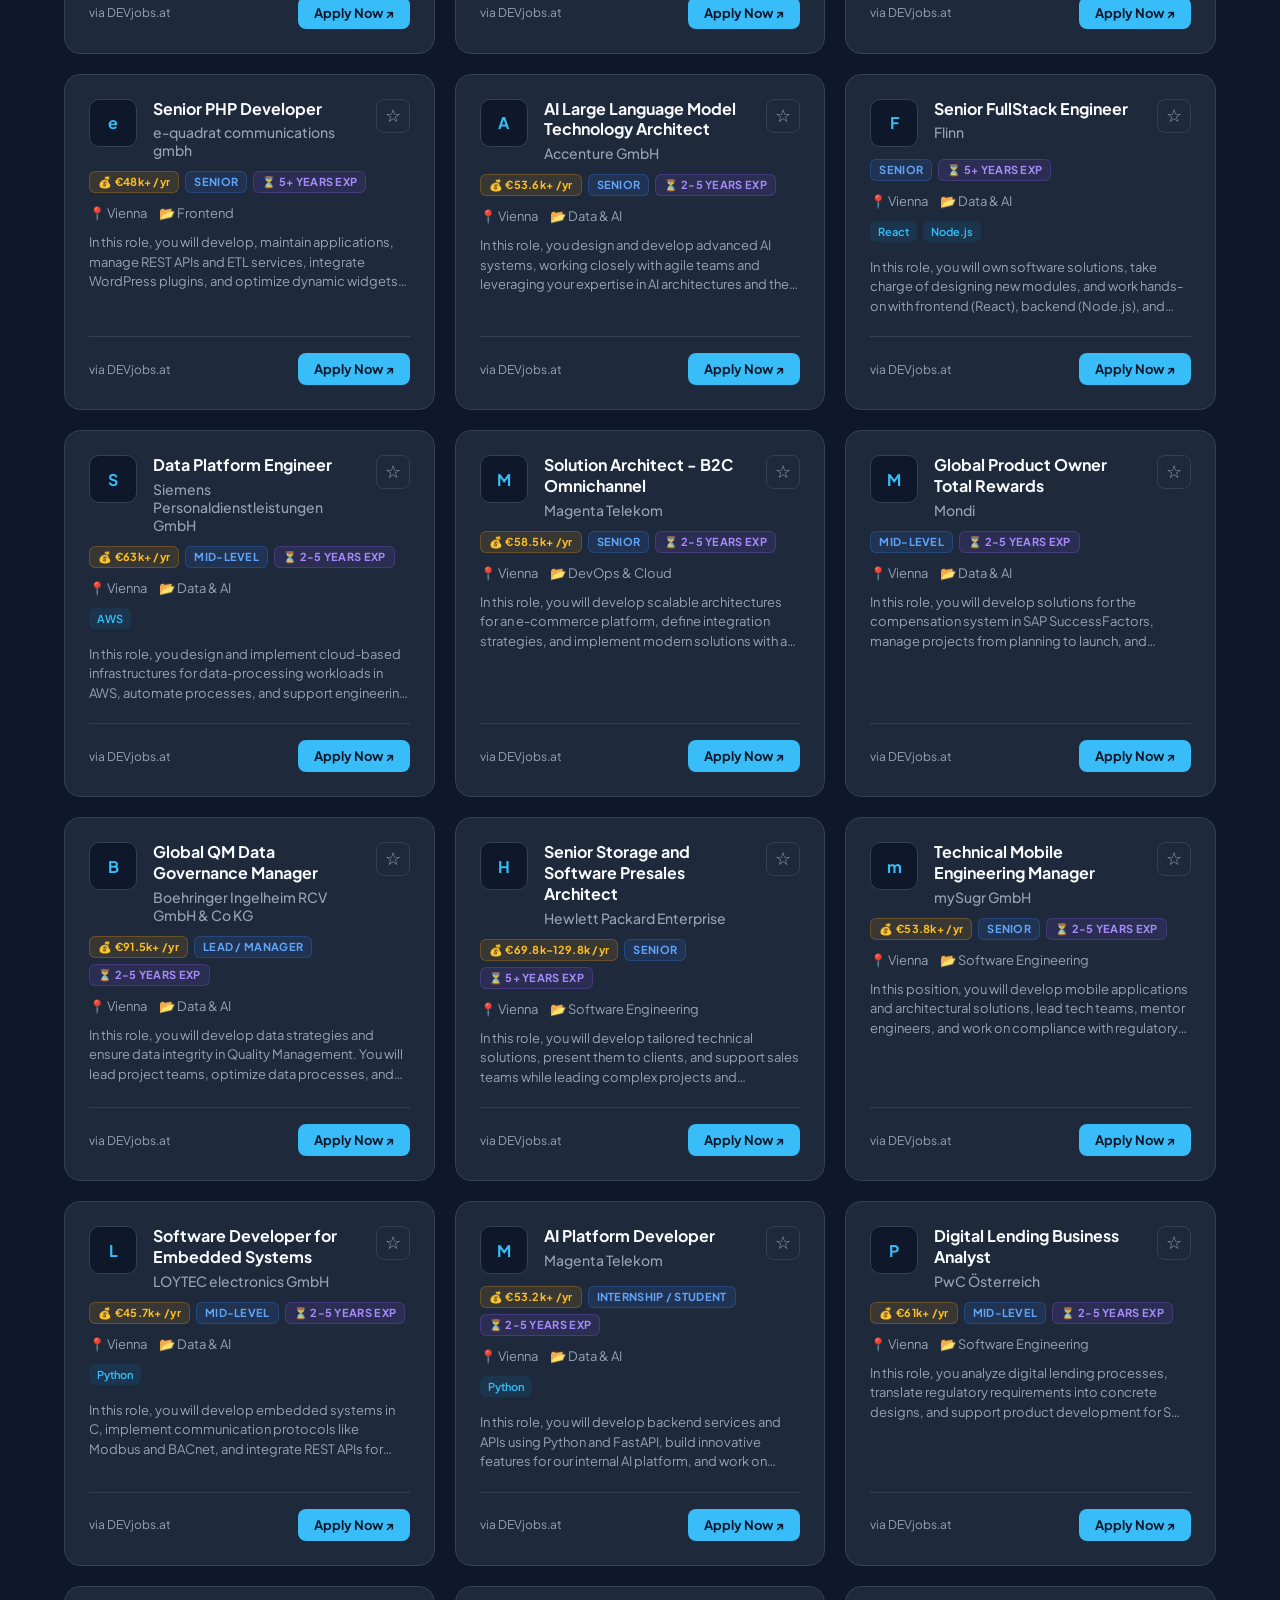
==== commit be1f943d: "Add Telegram job alerts, cross-source dedupe, first_seen tracking, and security hardening" ====
--- a/index.html
+++ b/index.html
@@ -141,6 +141,7 @@
                         <label for="sort-select">Sort:</label>
                         <select id="sort-select">
                             <option value="default">Default</option>
+                            <option value="newest">Newest</option>
                             <option value="salary">Highest Salary</option>
                         </select>
                     </div>
--- a/styles.css
+++ b/styles.css
@@ -336,6 +336,12 @@
     color: #fbbf24;
     border: 1px solid #f59e0b40;
     text-transform: none;
+}
+
+.new-badge {
+    background-color: #22c55e20;
+    color: #4ade80;
+    border: 1px solid #22c55e40;
 }
 
 .cv-badge {
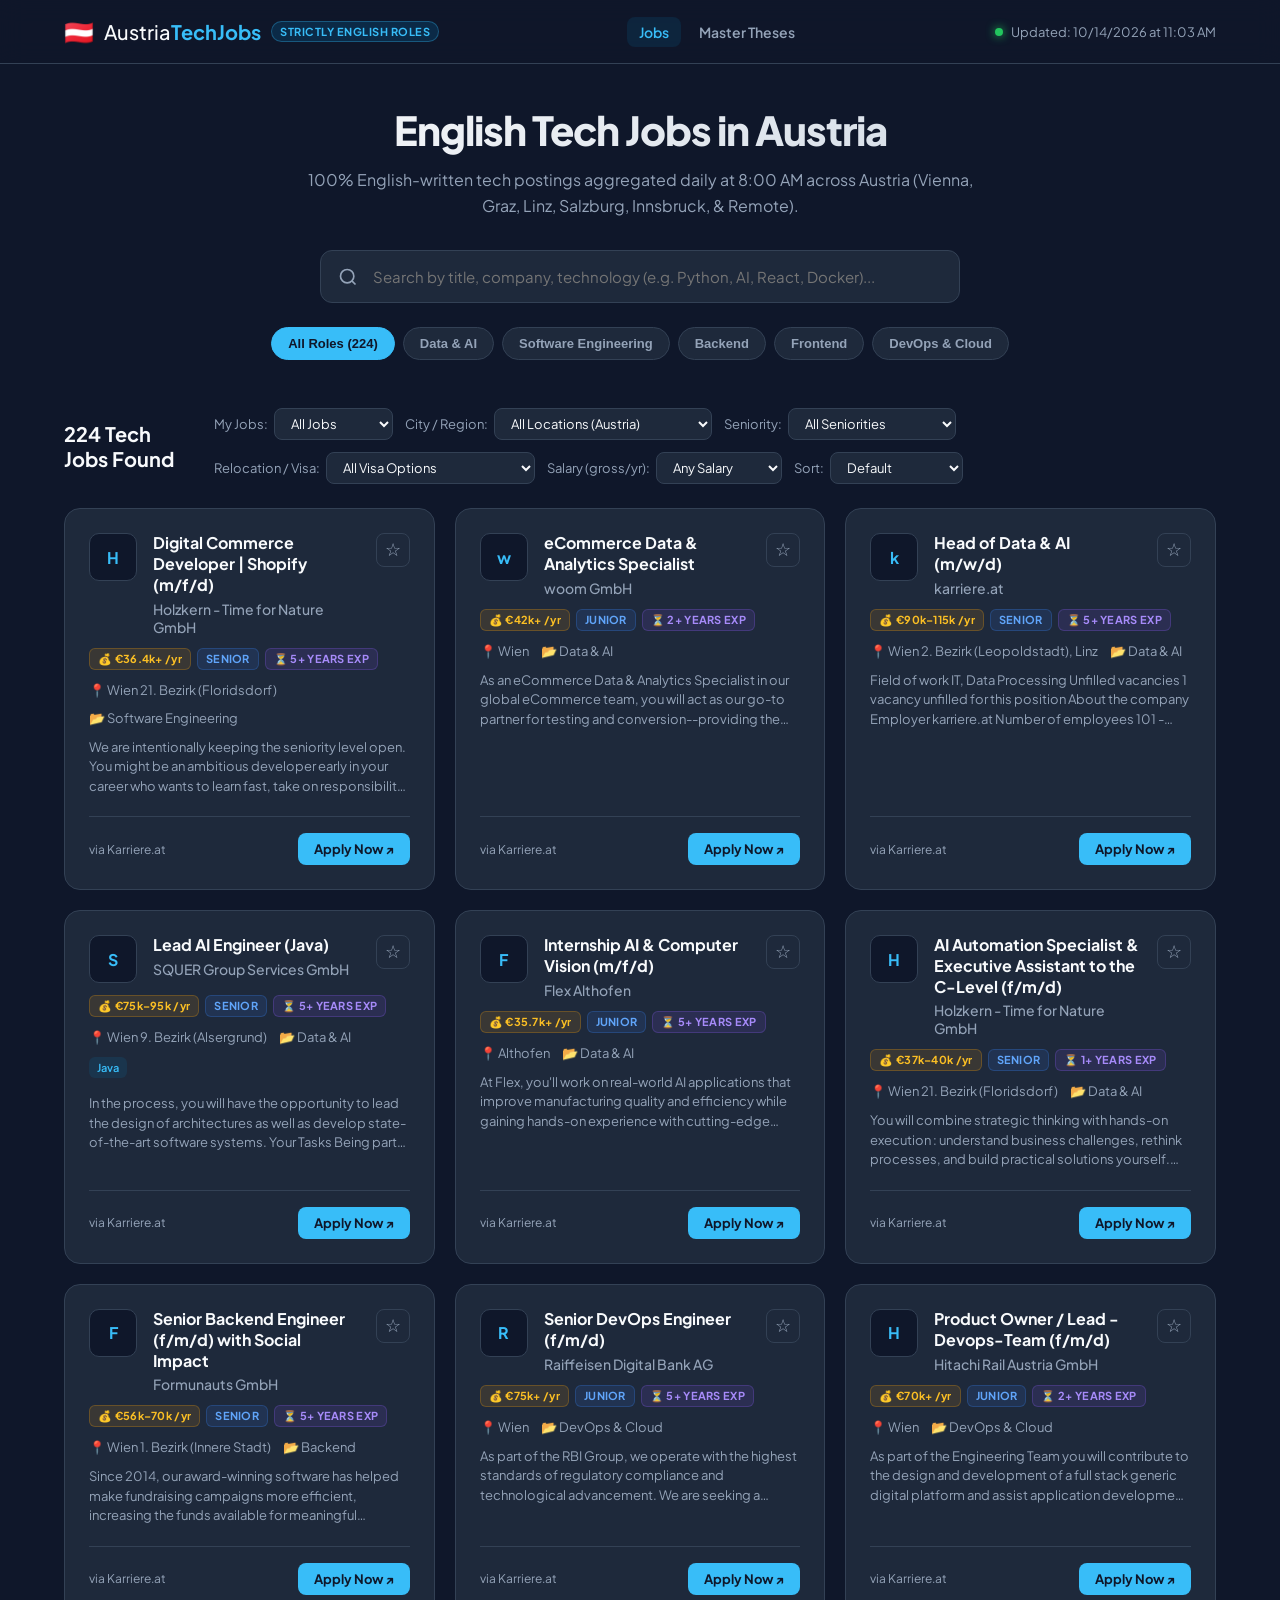
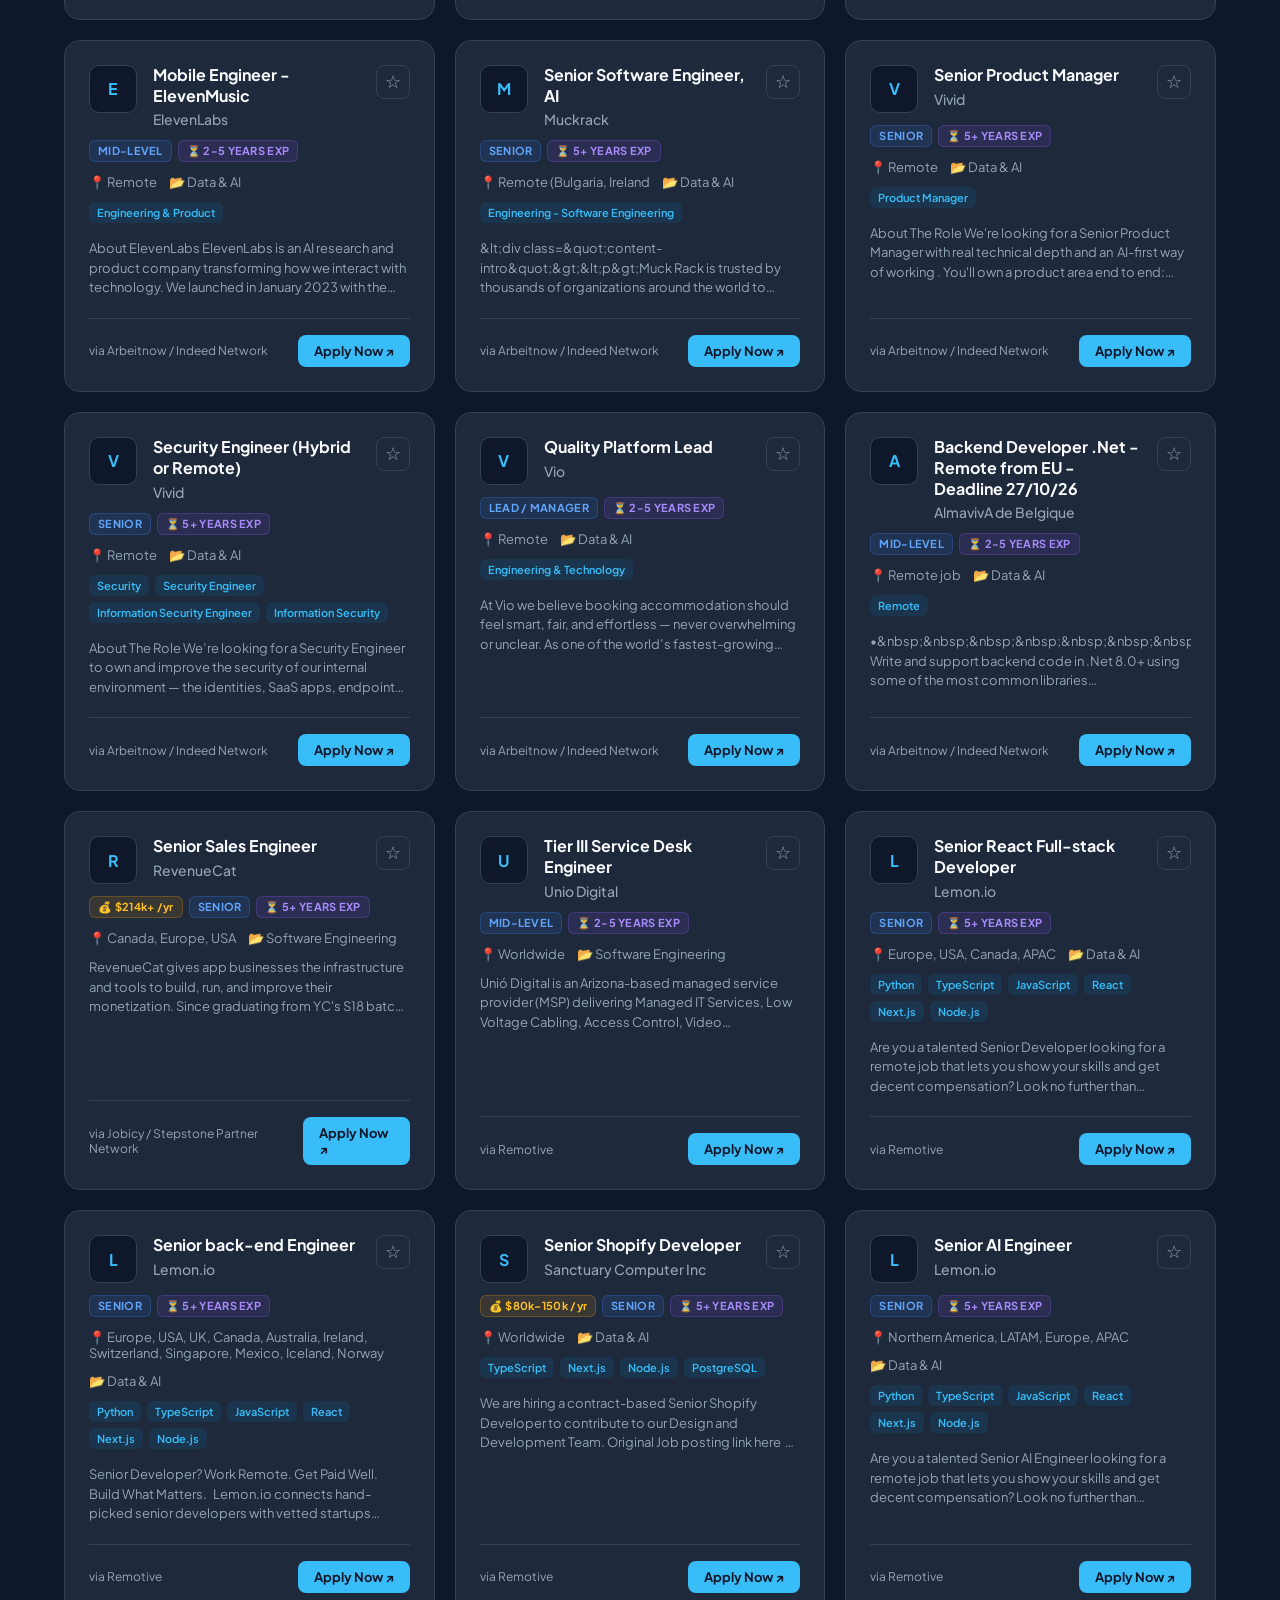
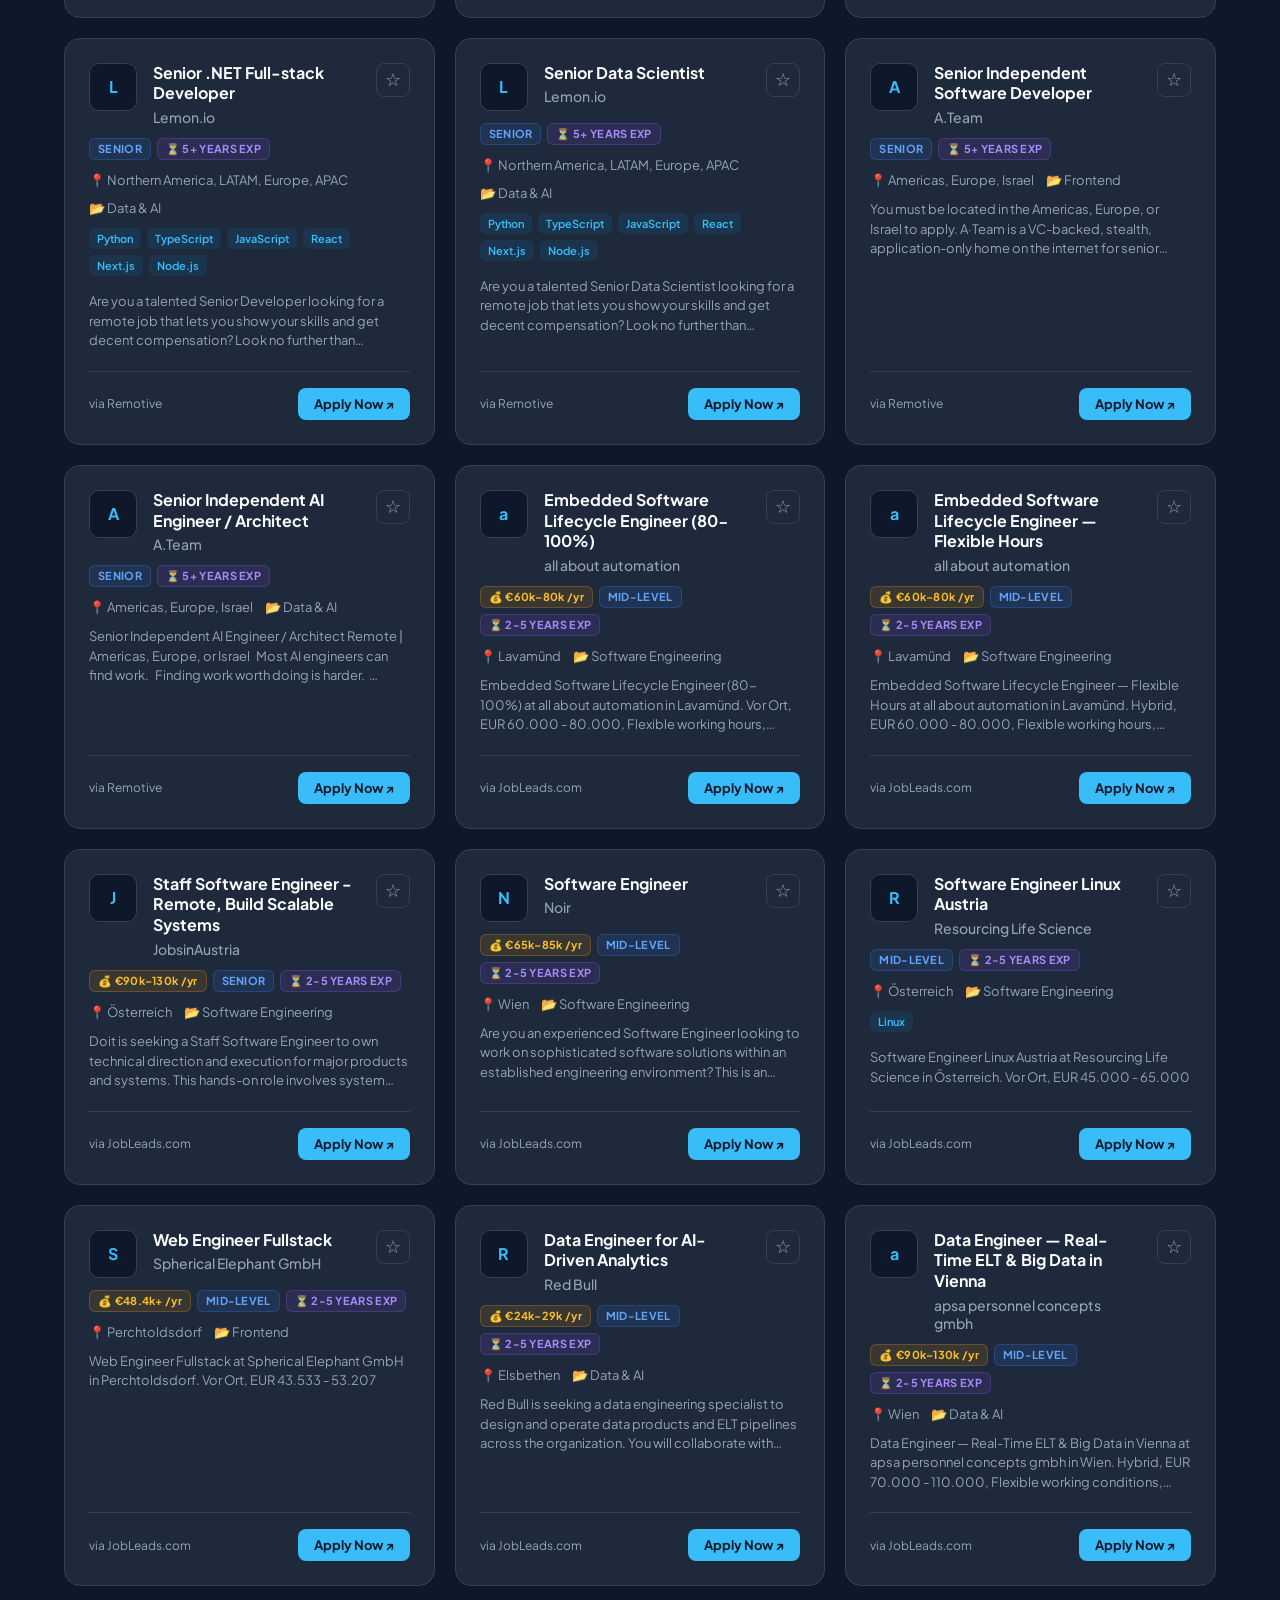
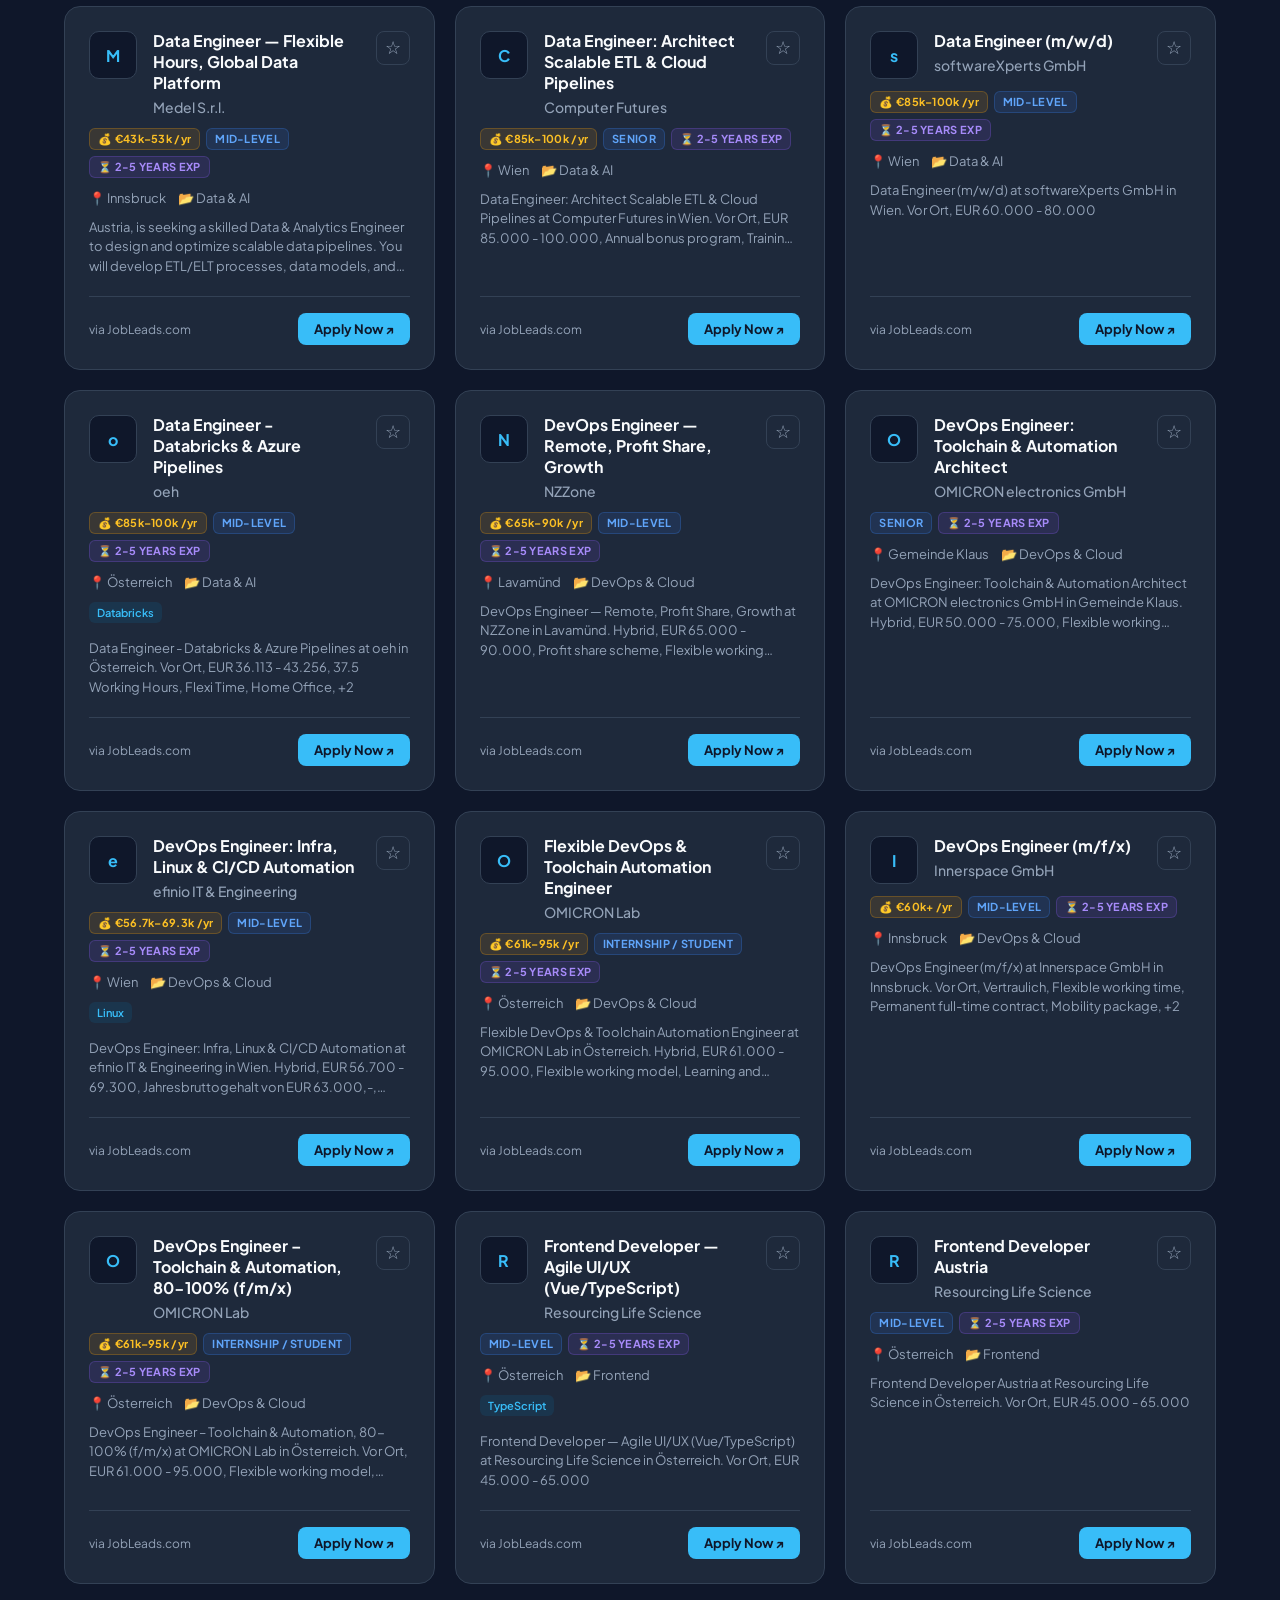
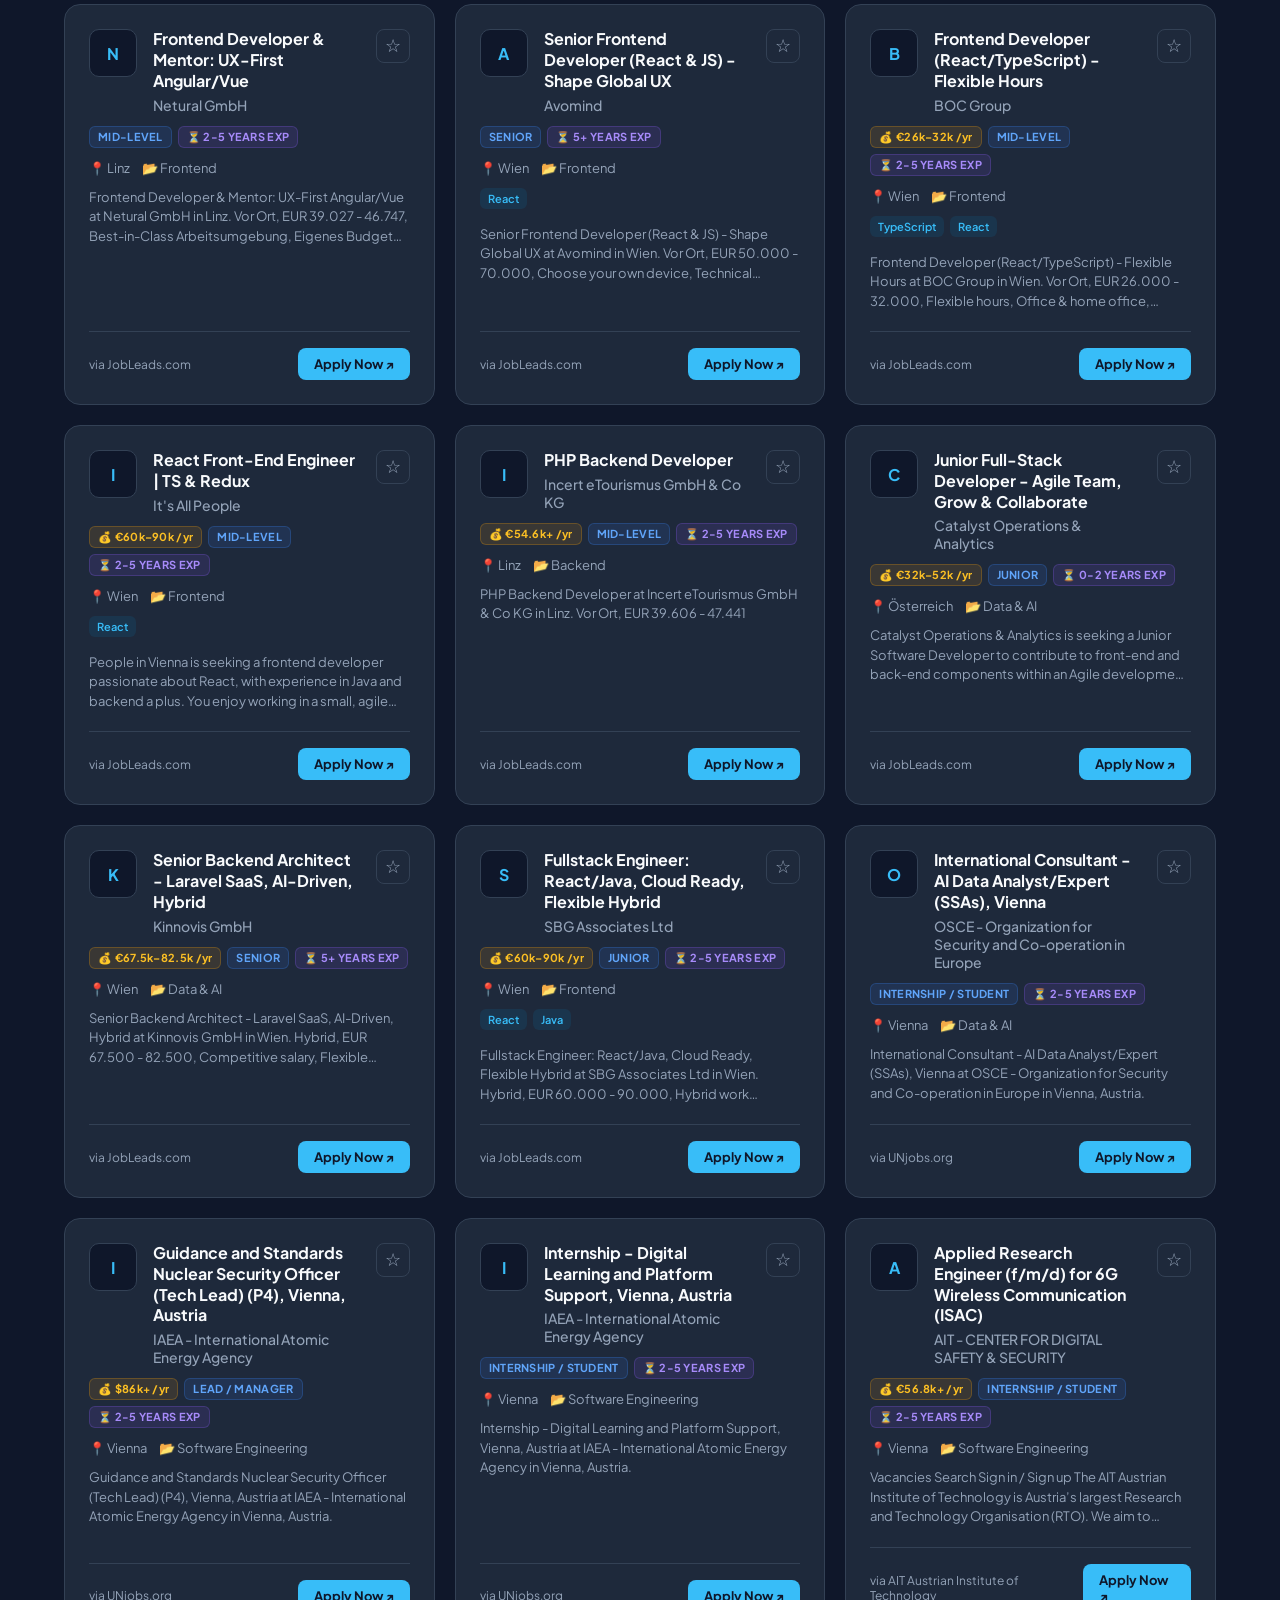
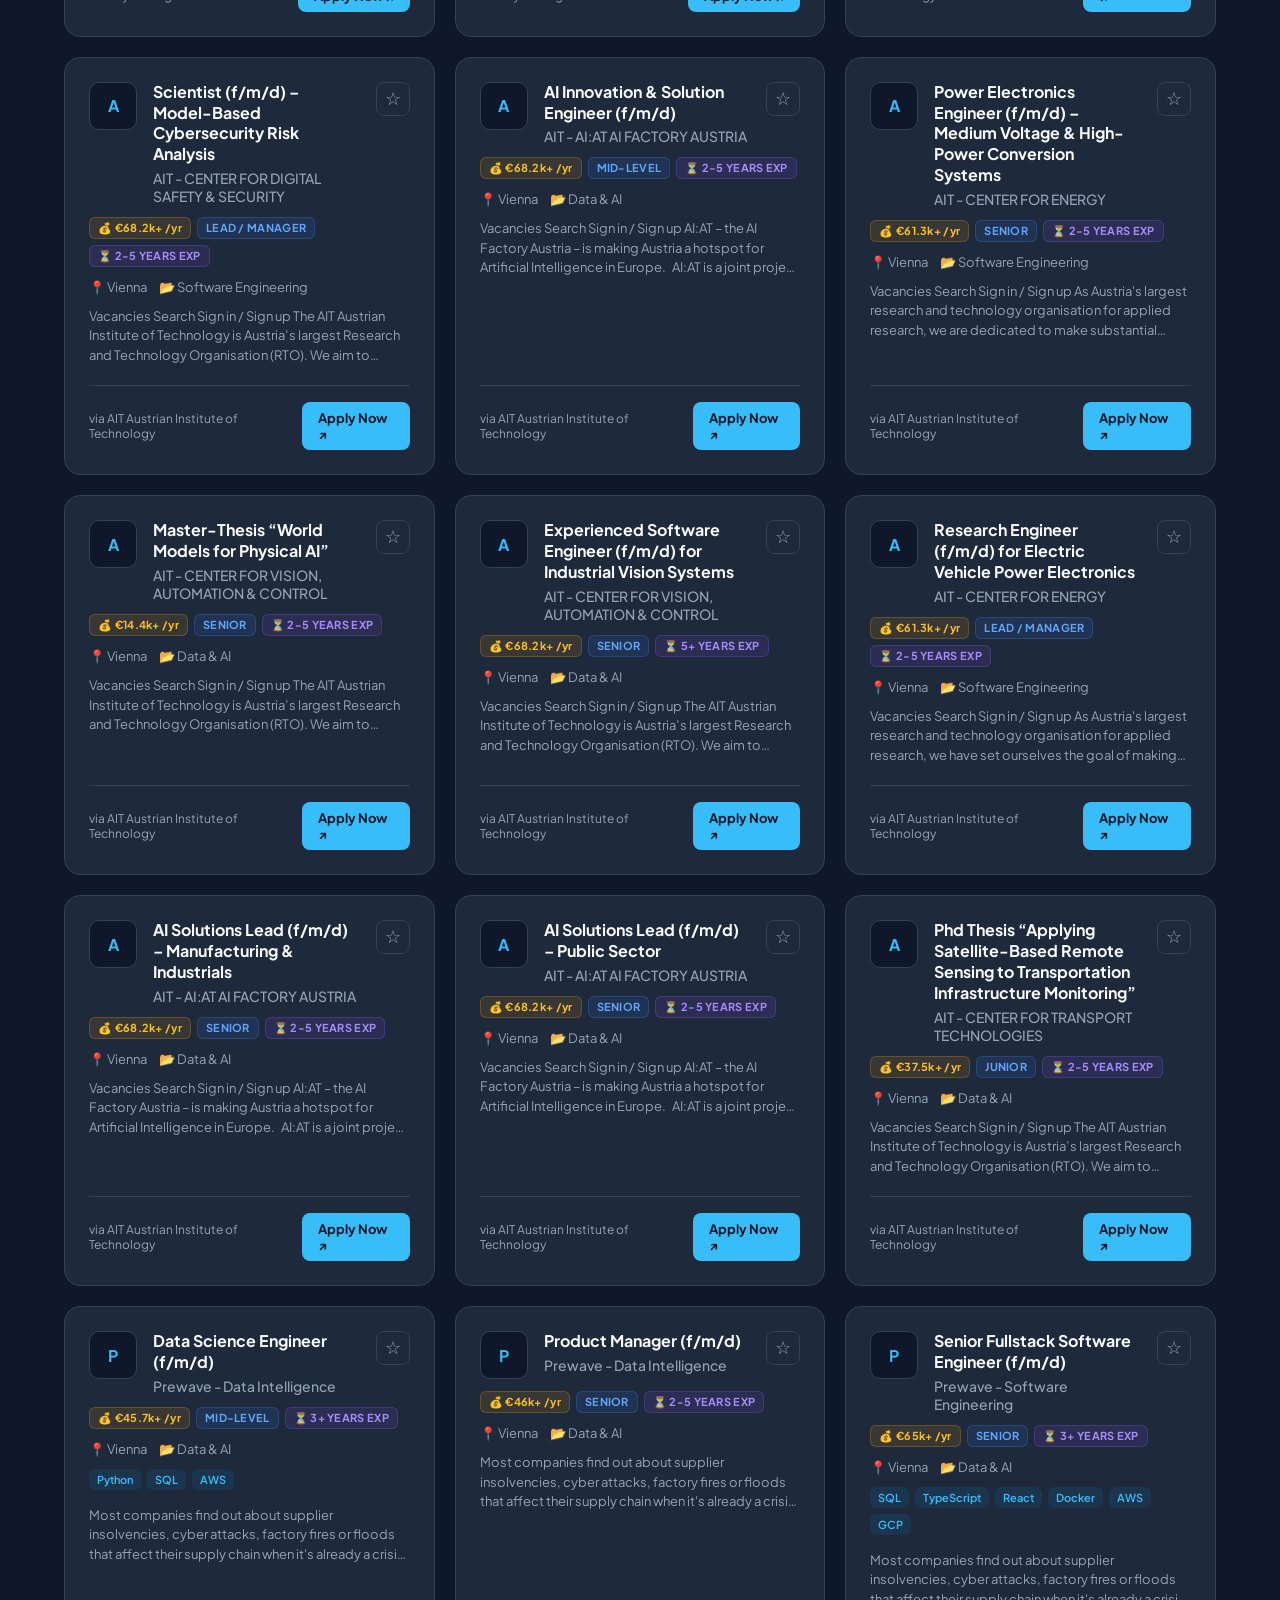
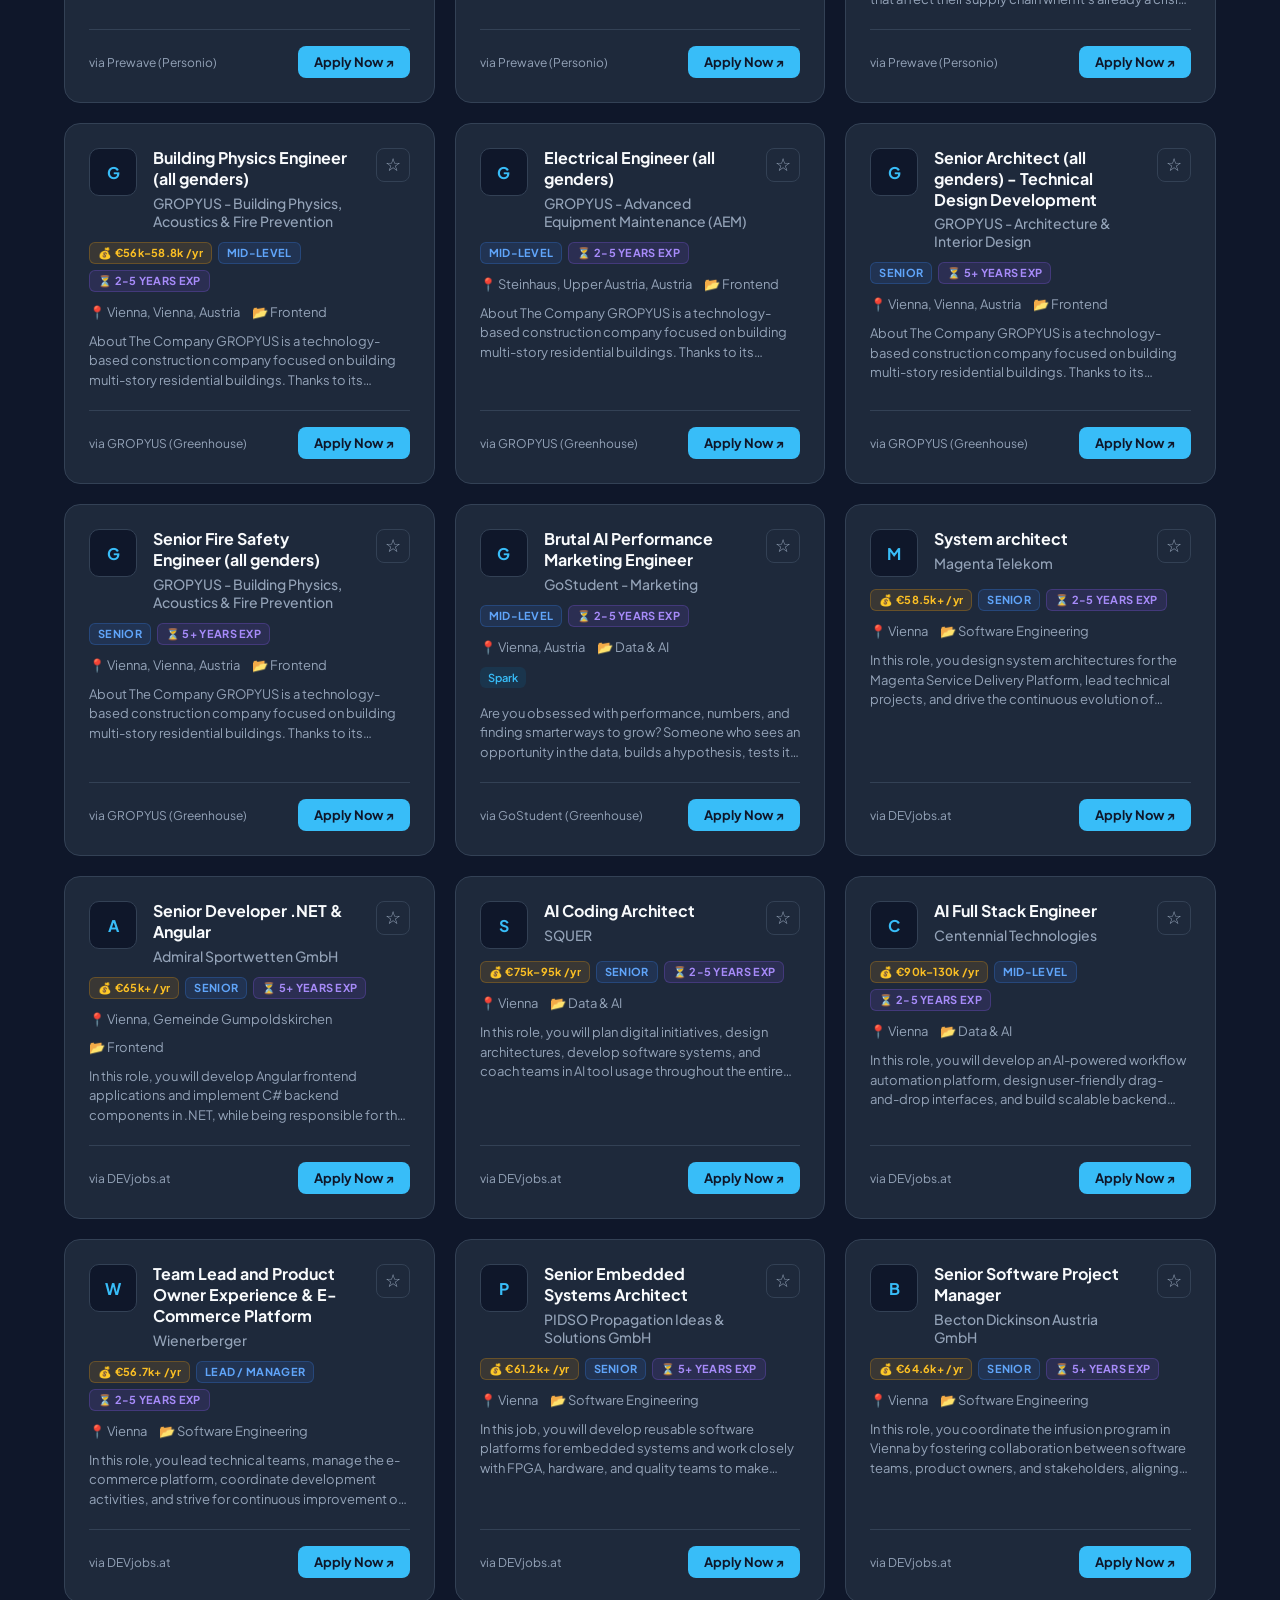
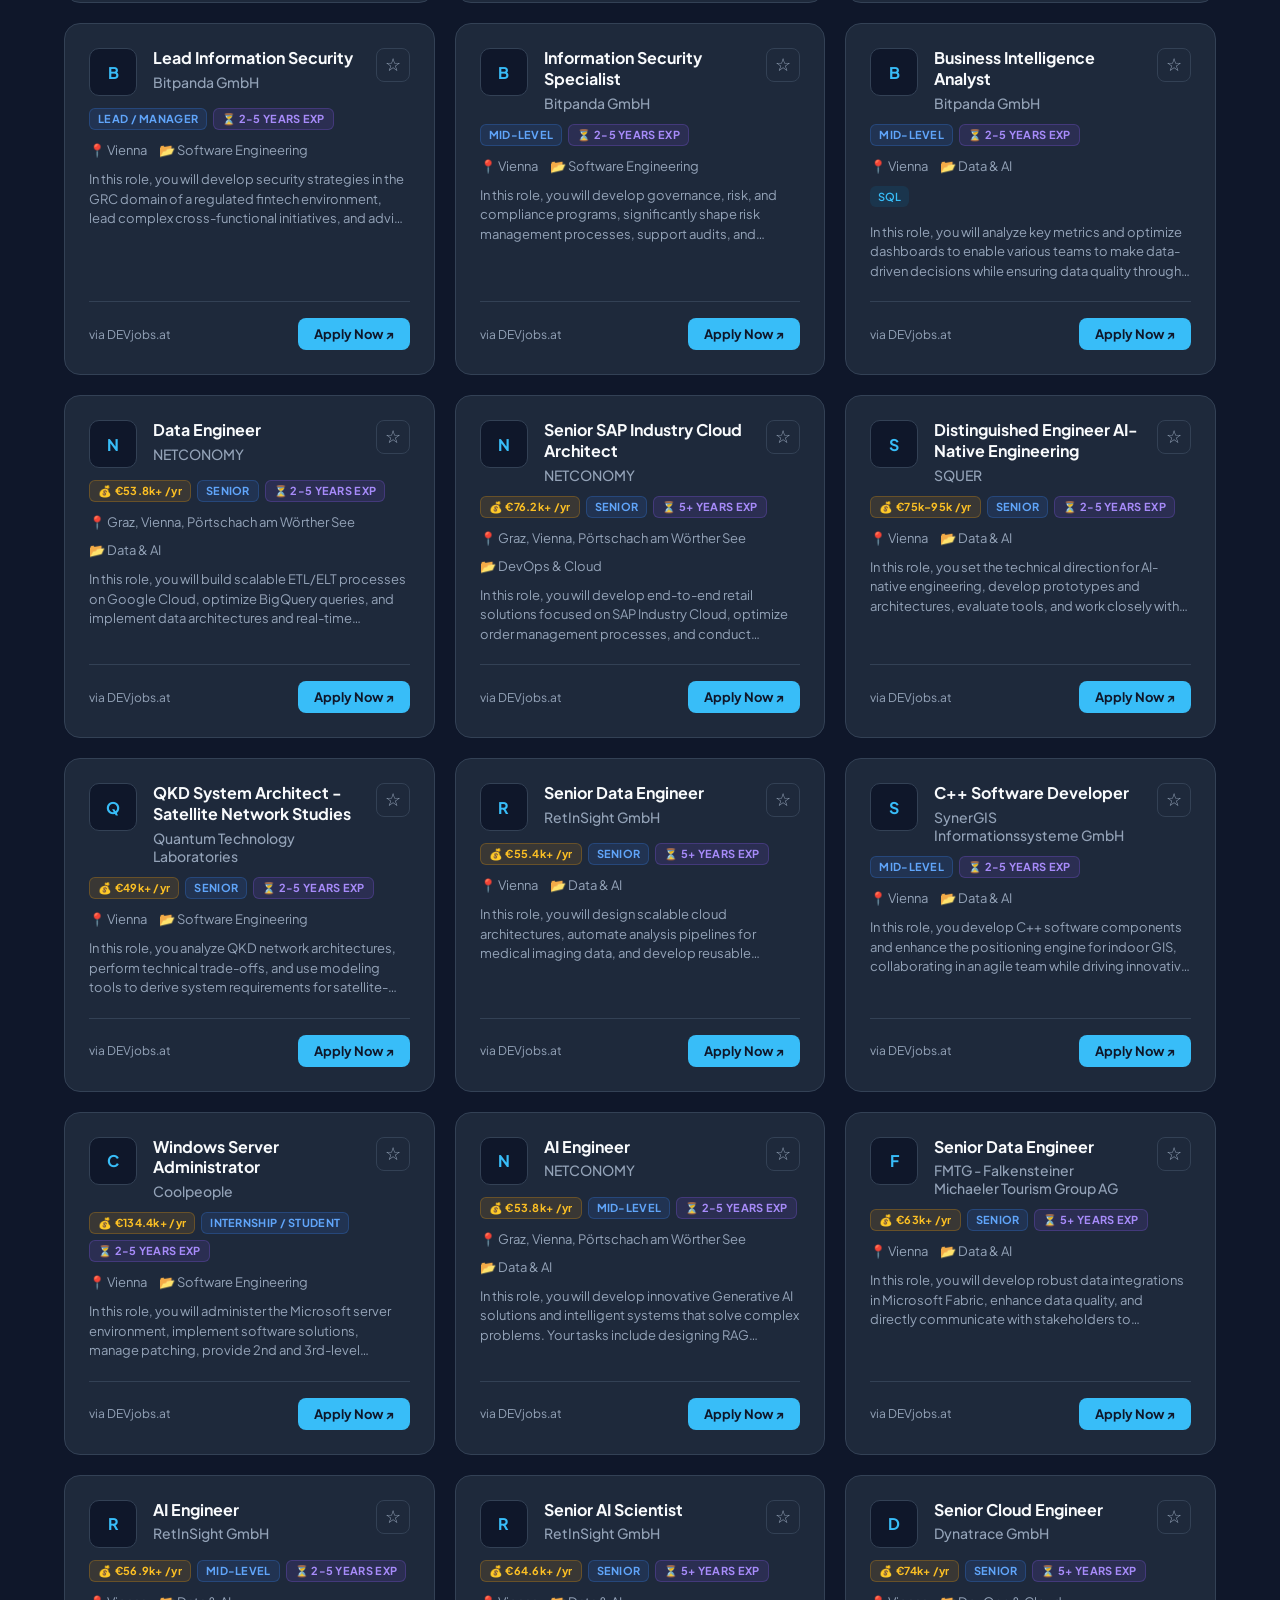
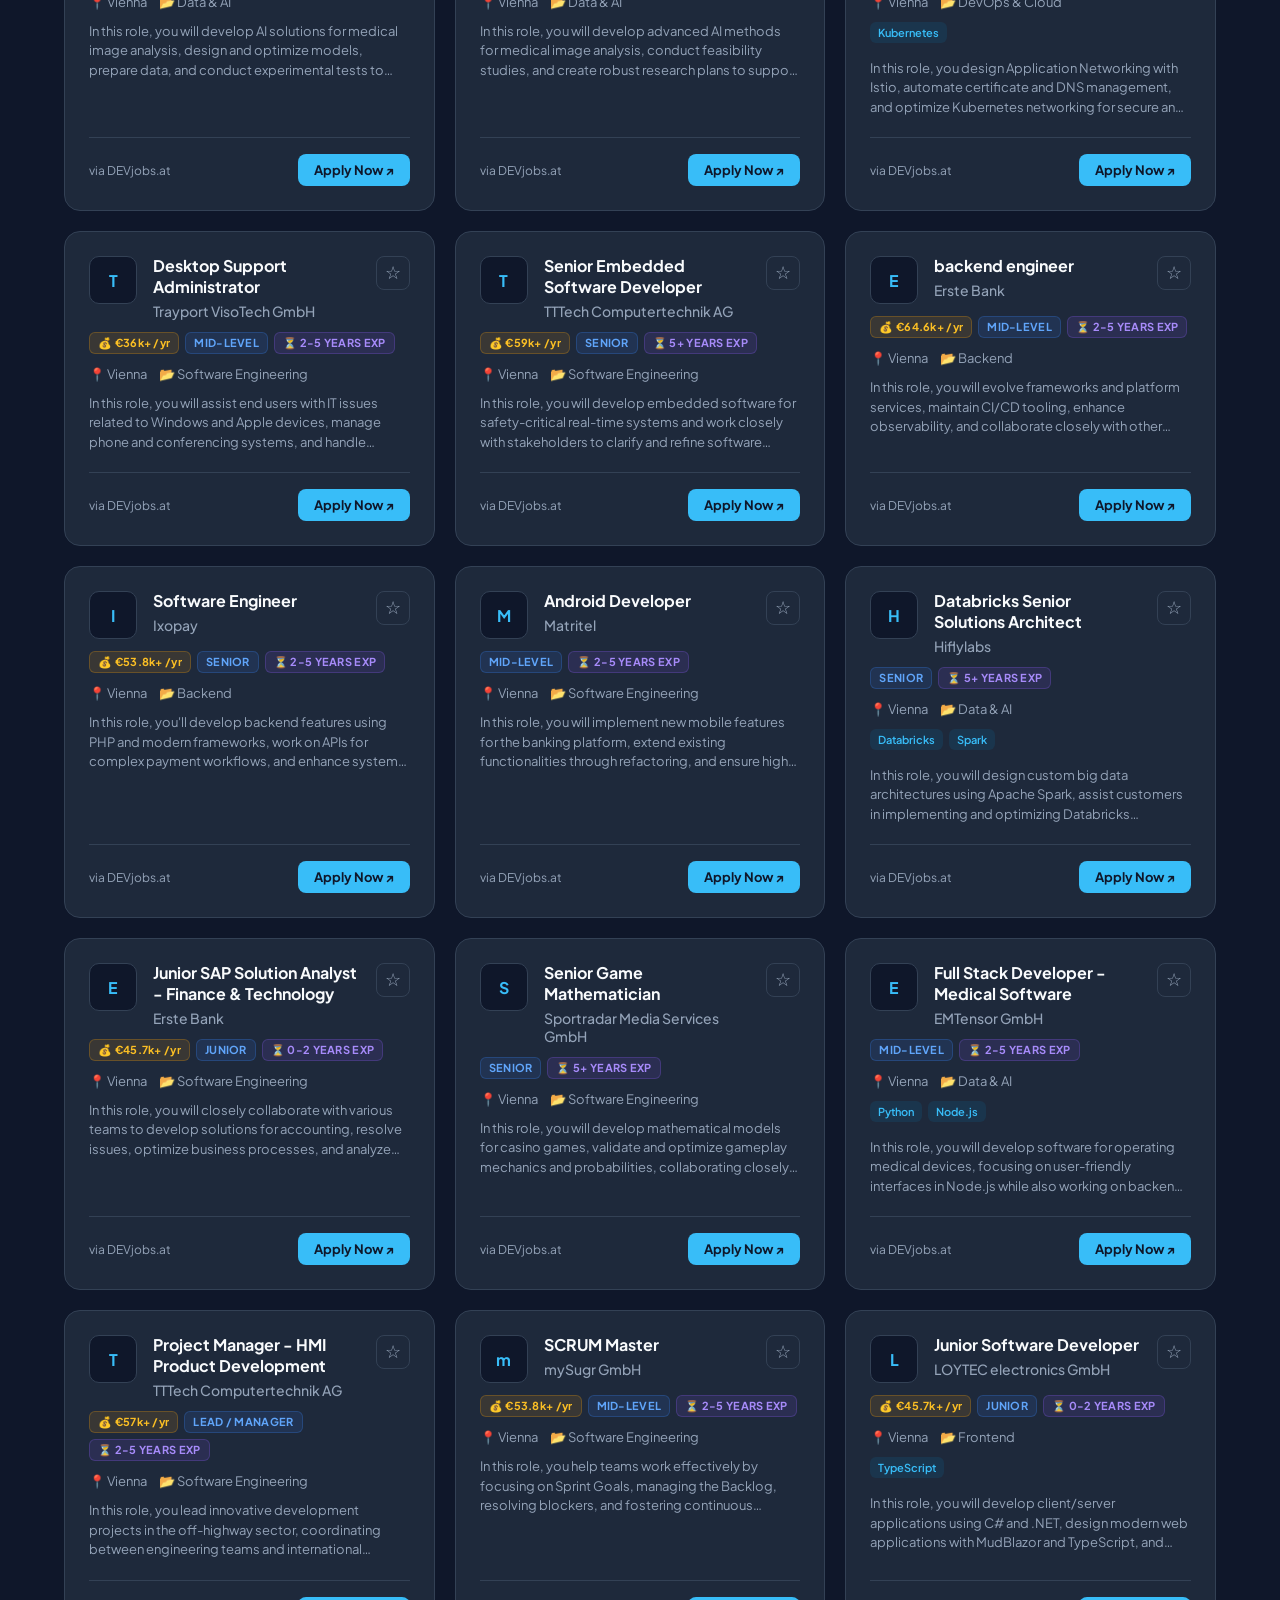
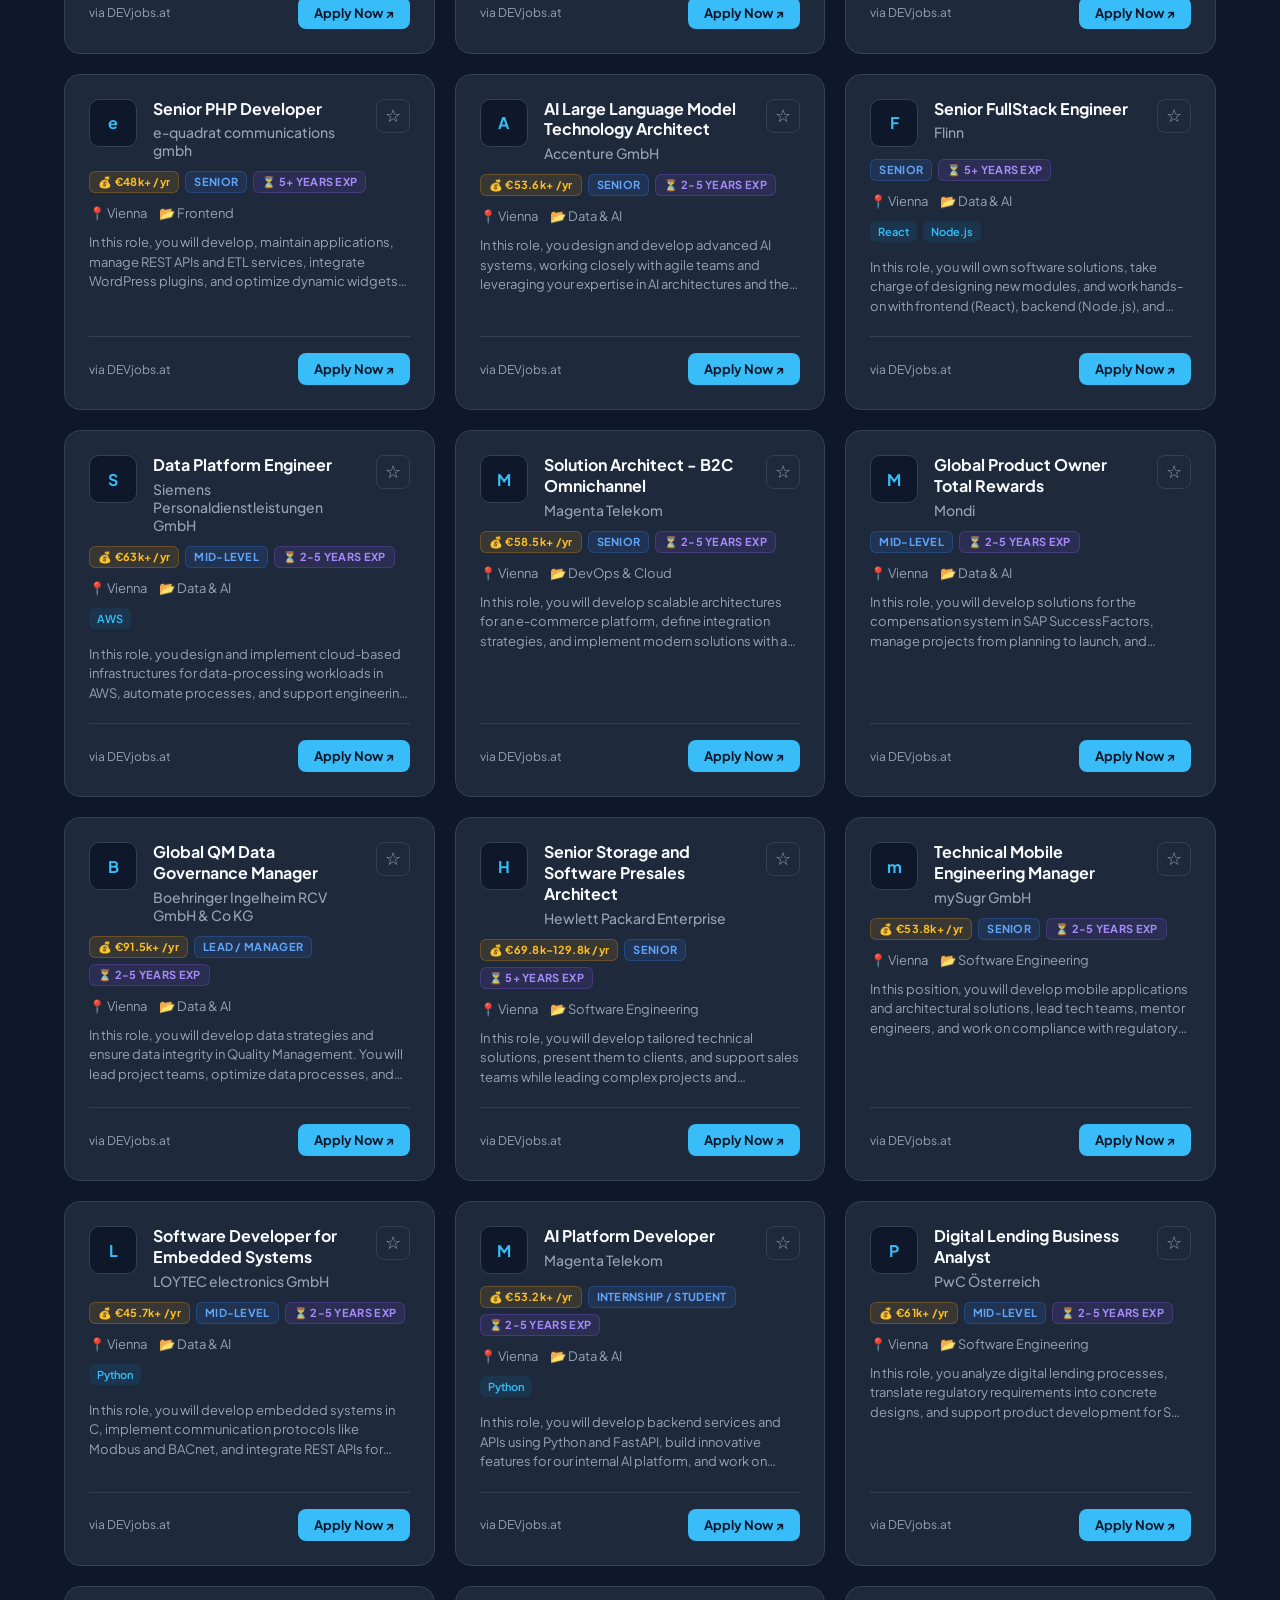
==== commit 2edc82e9: "Add Master Thesis opportunities page, scraper, and application tracker" ====
--- a/index.html
+++ b/index.html
@@ -17,9 +17,10 @@
                 <span class="logo-text">Austria<strong>TechJobs</strong></span>
                 <span class="badge-english">Strictly English Roles</span>
             </div>
-            <nav class="nav-links" id="nav-links" hidden>
-                <a href="/" class="active">Jobs</a>
-                <a href="/cvs">My CVs</a>
+            <nav class="nav-links" id="nav-links">
+                <a href="index.html" class="active">Jobs</a>
+                <a href="theses.html">Master Theses</a>
+                <a href="/cvs" id="nav-cvs" hidden>My CVs</a>
             </nav>
             <div class="meta-status">
                 <span class="pulse-dot"></span>
--- a/styles.css
+++ b/styles.css
@@ -723,3 +723,47 @@
     border-radius: 8px;
     background: #fff;
 }
+
+/* ---------- Master Theses Page Styles ---------- */
+.thesis-badge {
+    background-color: #a855f720;
+    color: #c084fc;
+    border: 1px solid #a855f740;
+    text-transform: none;
+}
+
+.duration-badge {
+    background-color: #06b6d420;
+    color: #22d3ee;
+    border: 1px solid #06b6d440;
+    text-transform: none;
+}
+
+.workload-badge {
+    background-color: #64748b20;
+    color: #94a3b8;
+    border: 1px solid #64748b40;
+    text-transform: none;
+}
+
+.lang-badge {
+    background-color: #38bdf815;
+    color: var(--accent);
+    border: 1px solid #38bdf830;
+    text-transform: none;
+}
+
+.paid-badge {
+    background-color: #10b98120;
+    color: #34d399;
+    border: 1px solid #10b98140;
+    text-transform: none;
+}
+
+.thesis-research-group {
+    font-size: 13px;
+    color: var(--accent);
+    margin-top: 2px;
+    font-weight: 500;
+}
+
